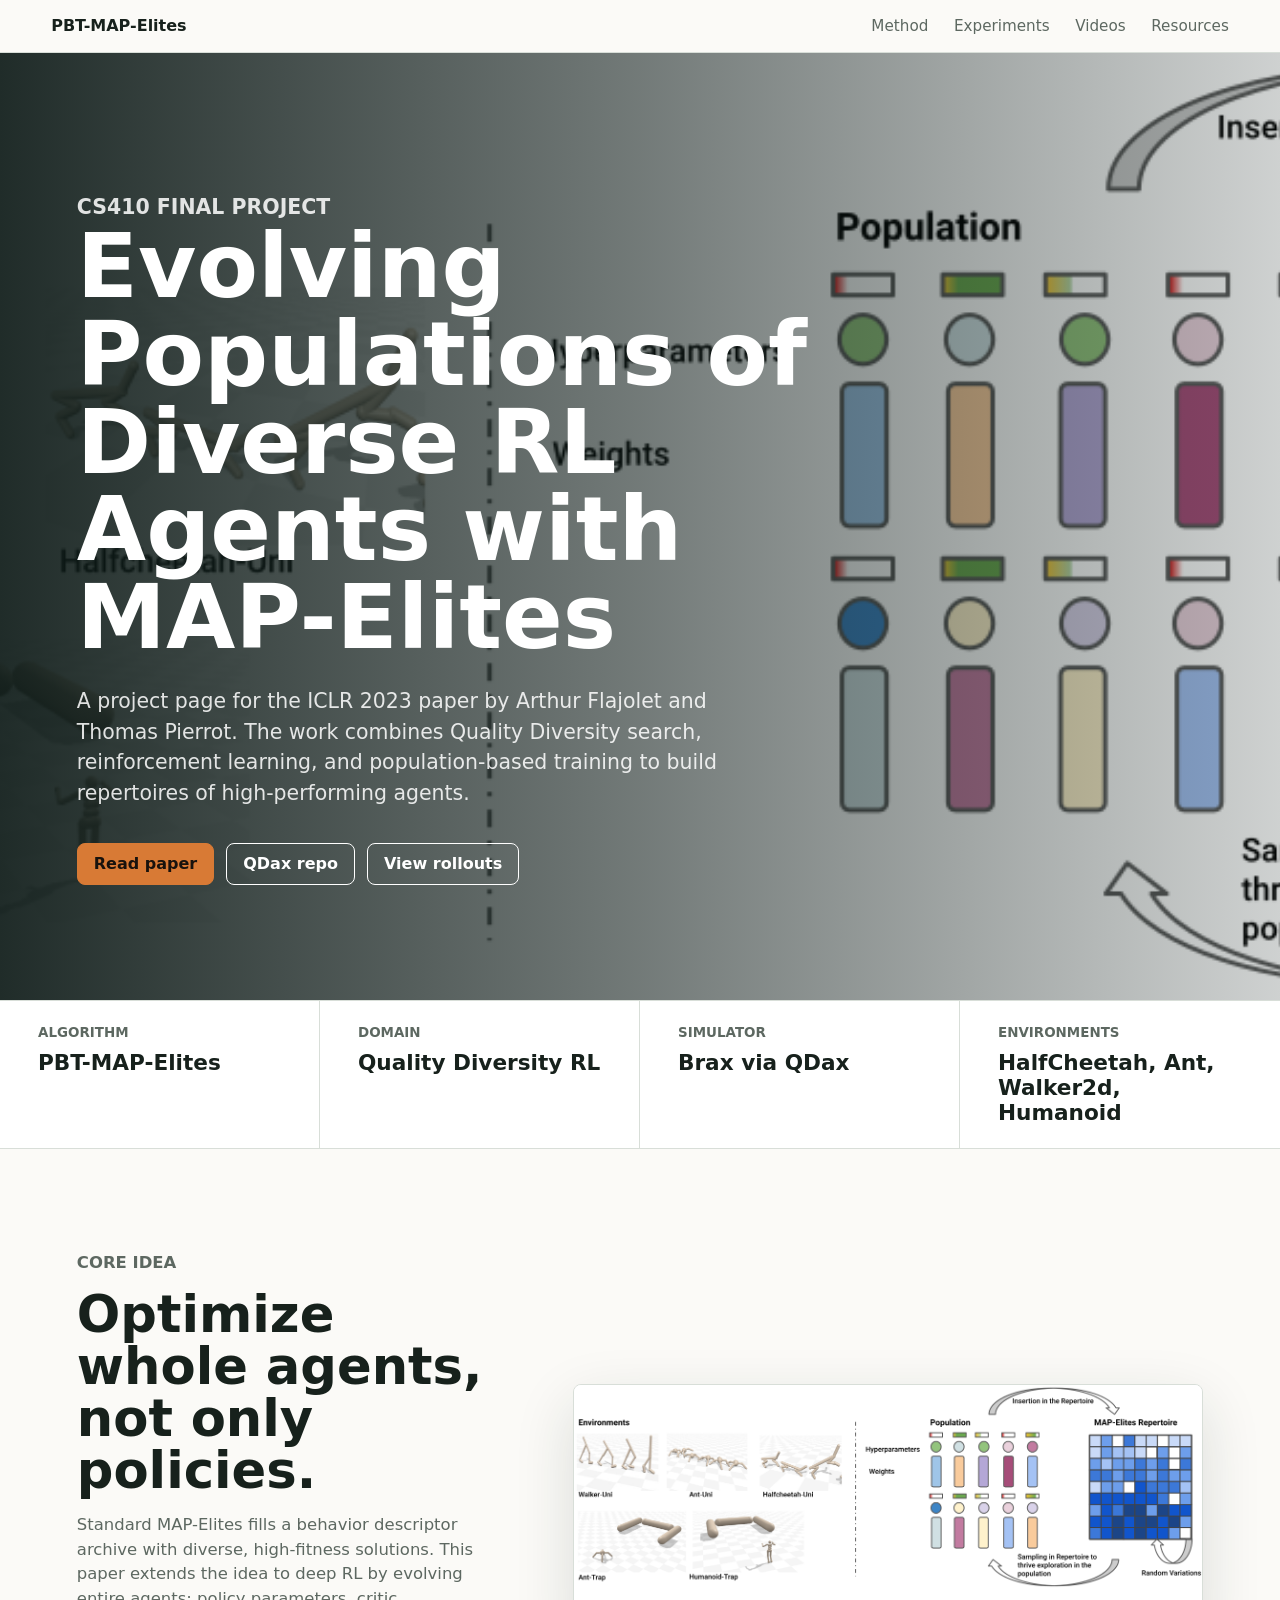
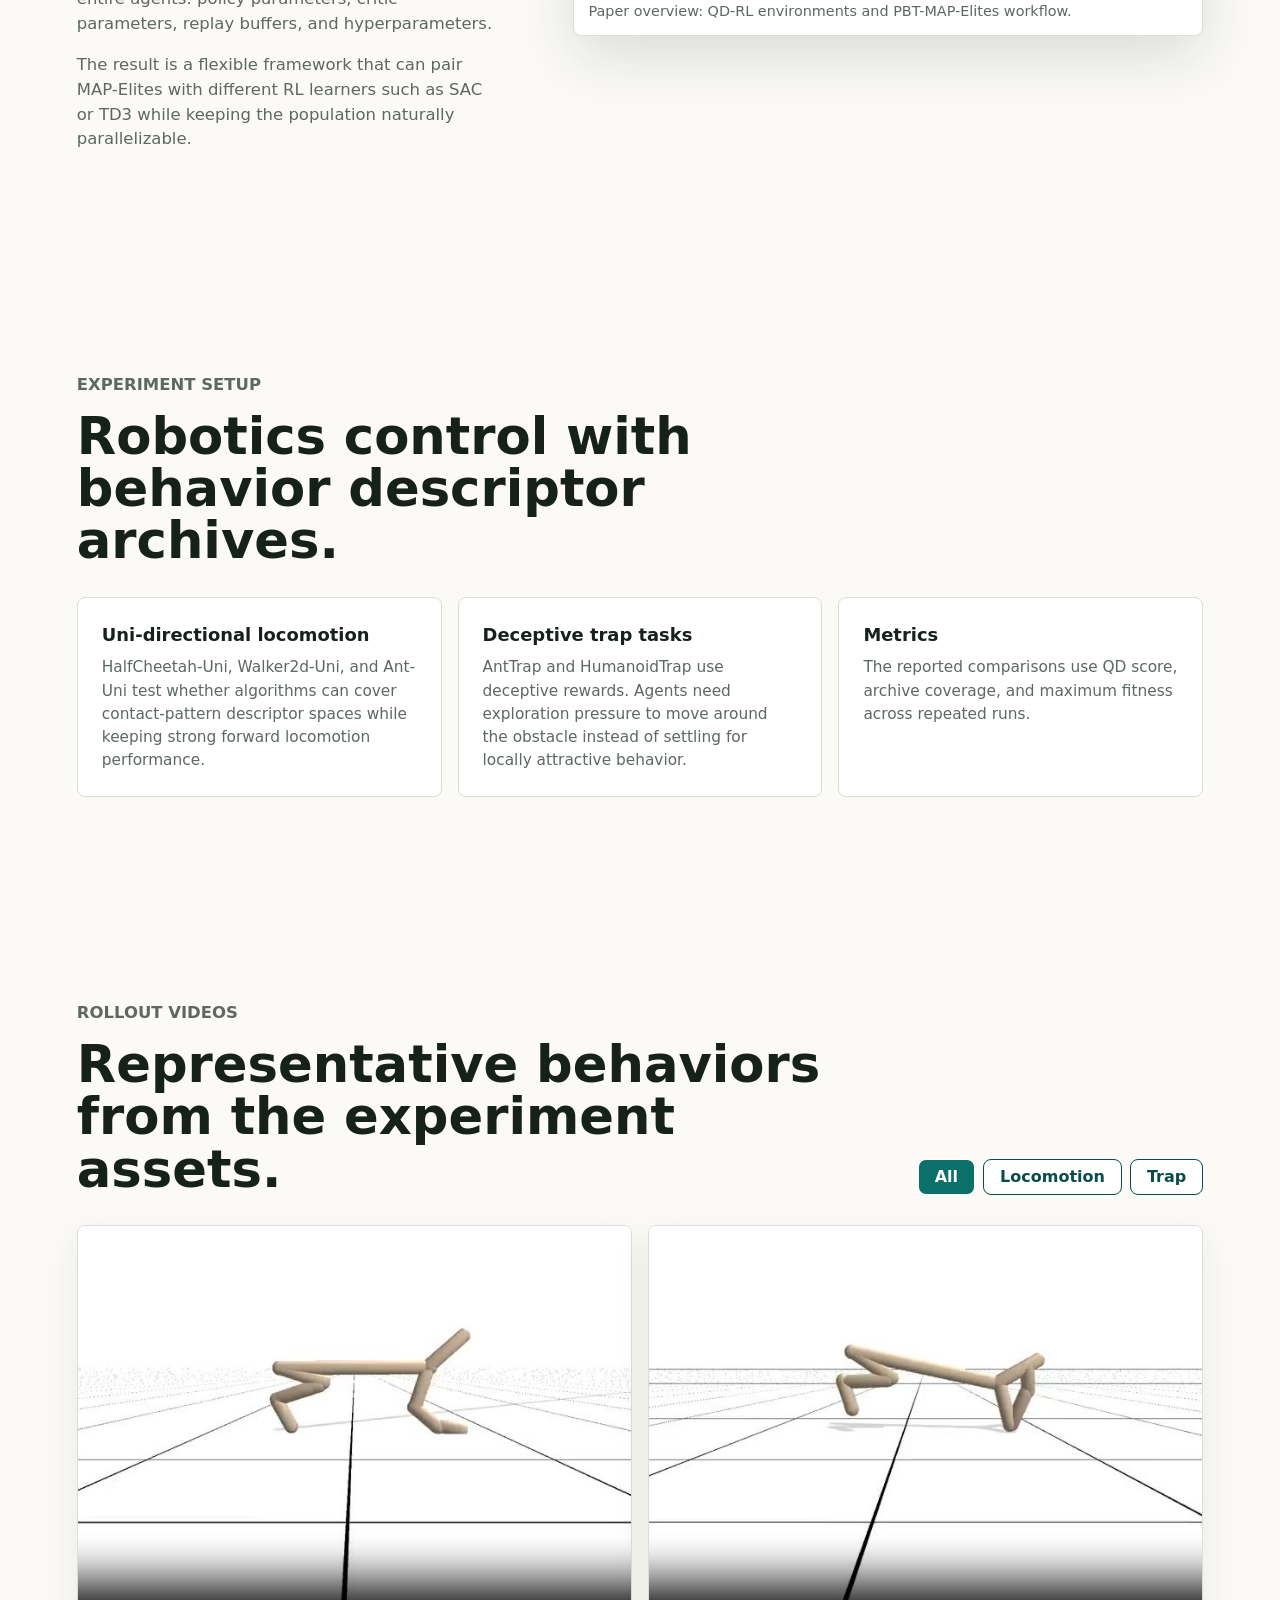
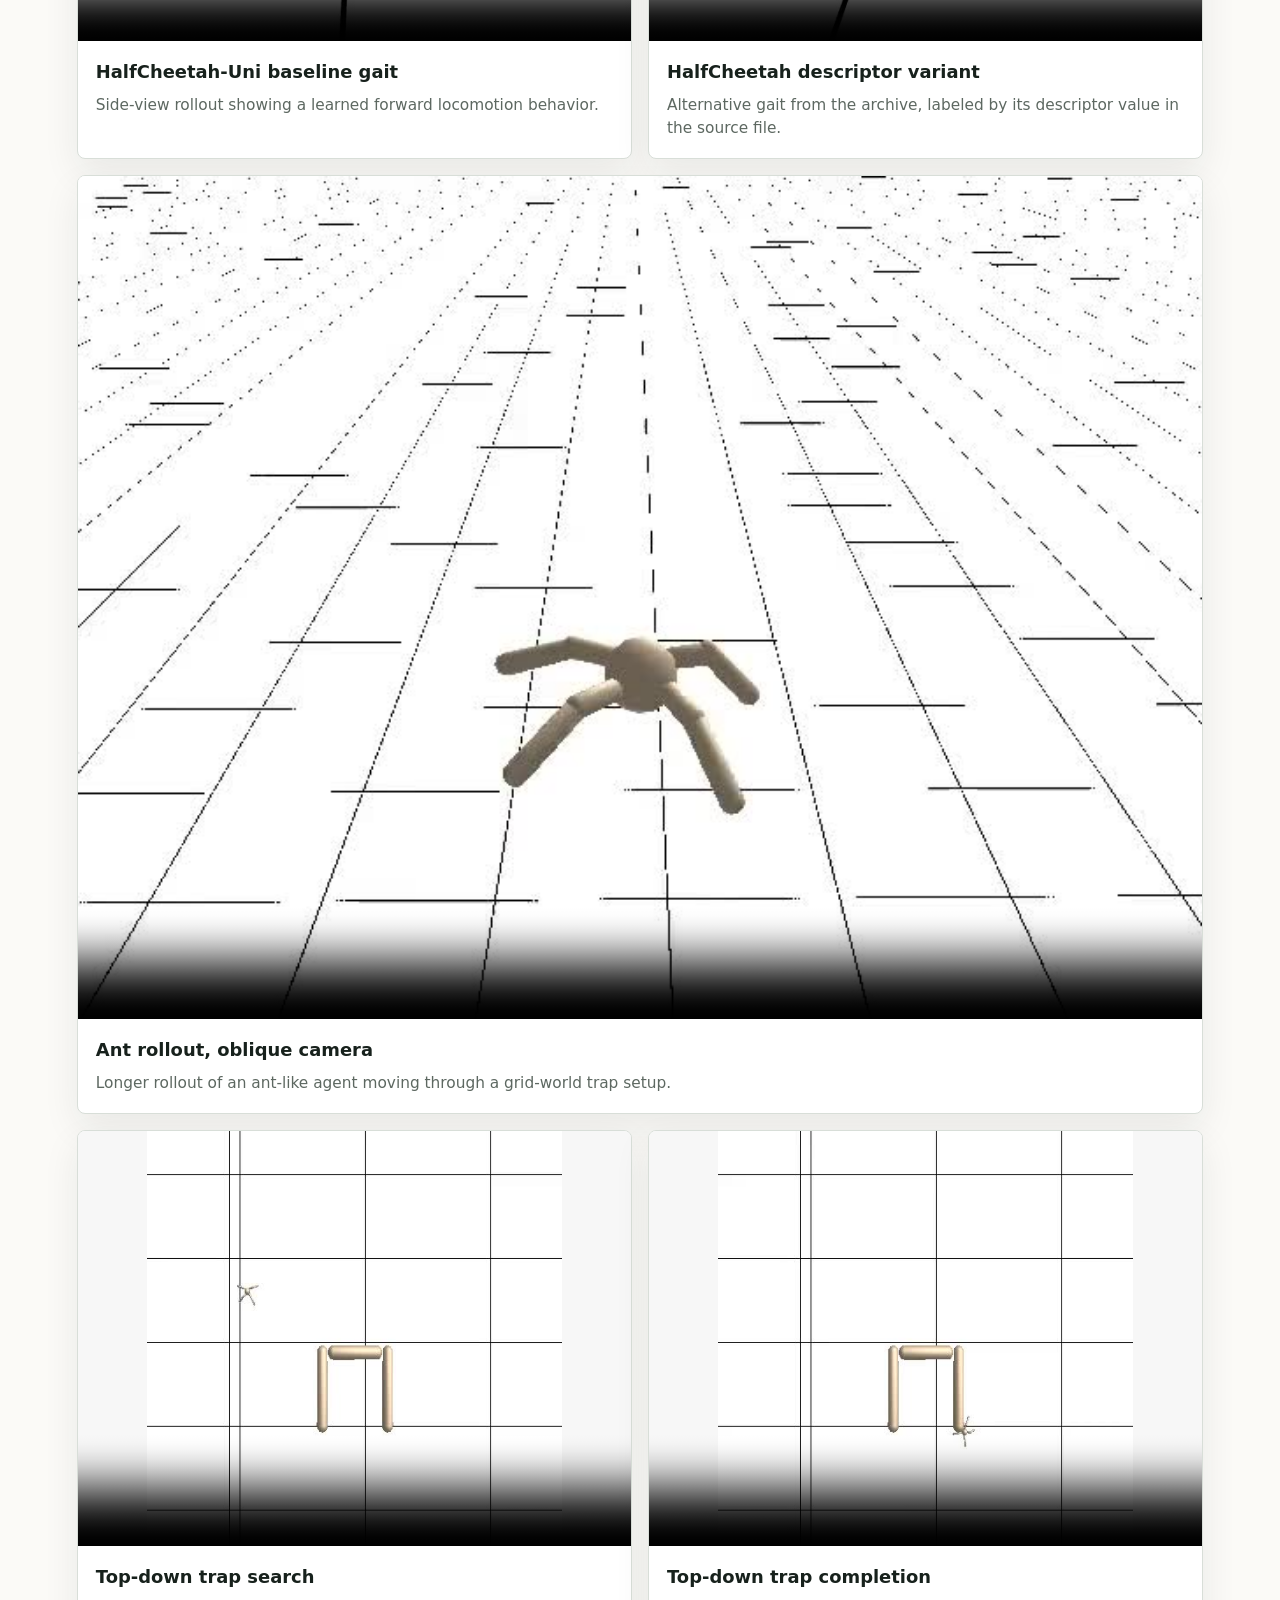
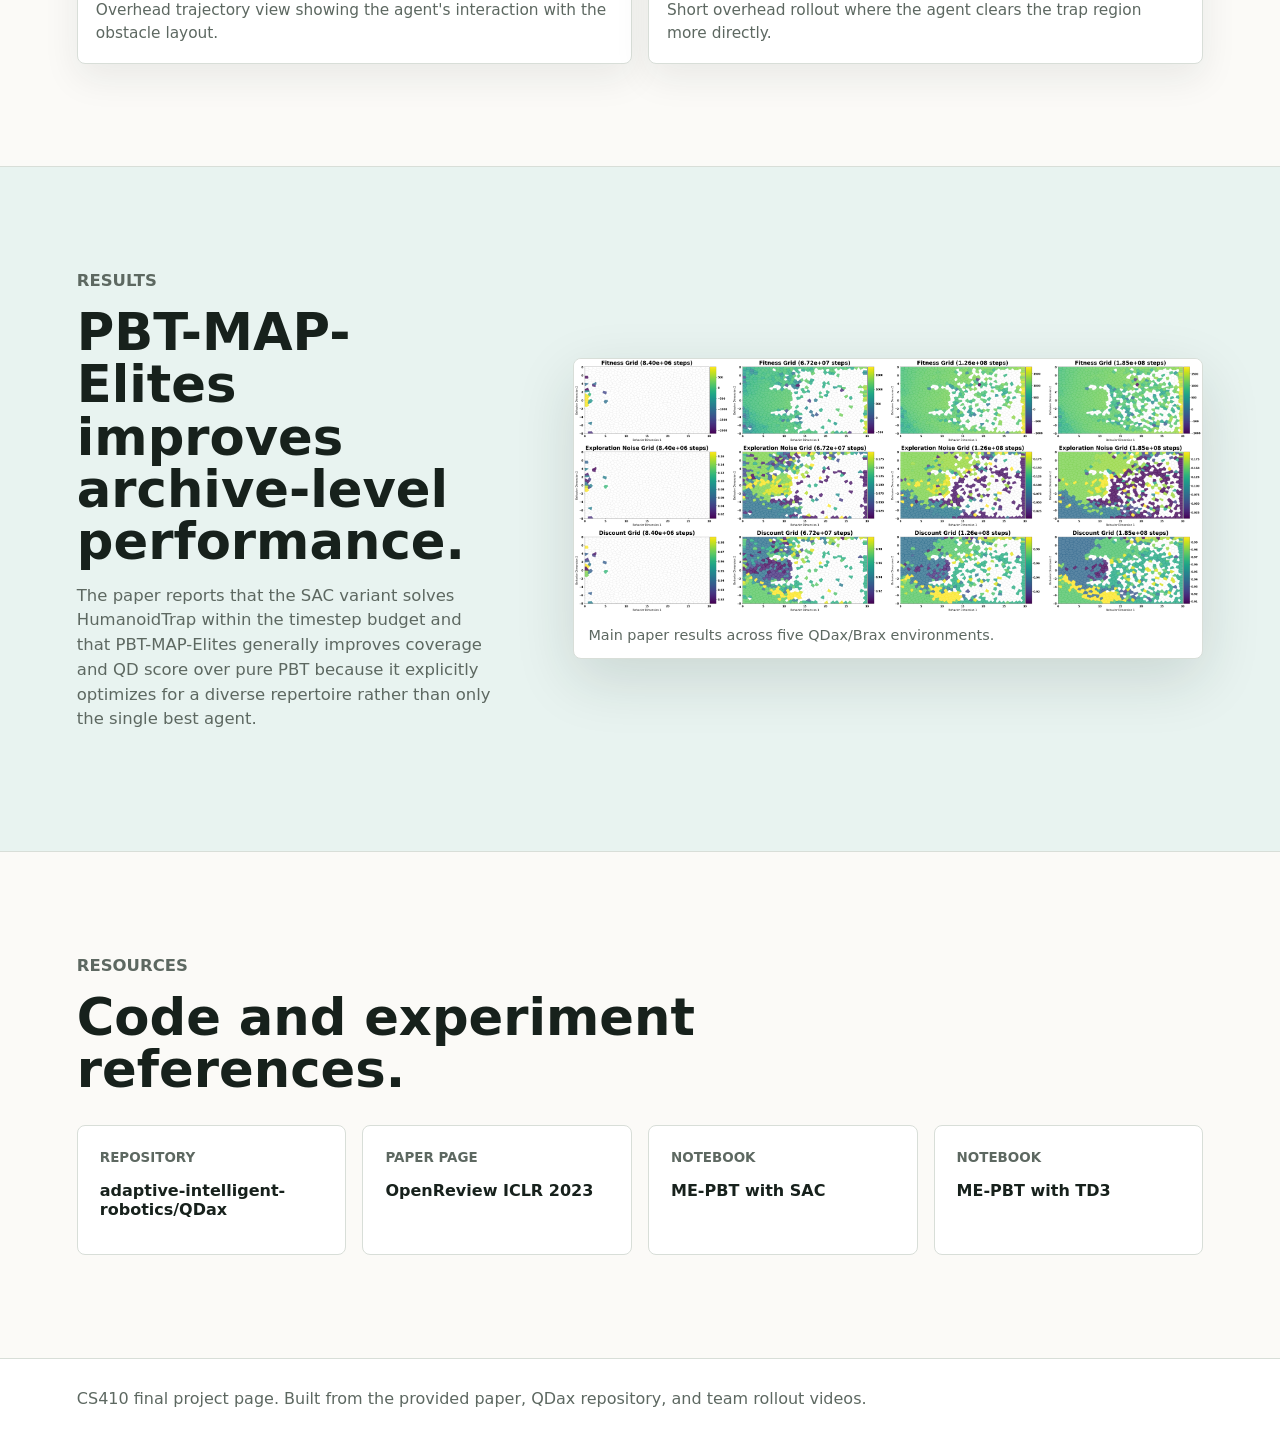
==== index.html @ 9abe1fe3 "Set up CS410 project page" ====
<!doctype html>
<html lang="en">
  <head>
    <meta charset="utf-8">
    <meta name="viewport" content="width=device-width, initial-scale=1">
    <title>Evolving Populations of Diverse RL Agents with MAP-Elites</title>
    <meta
      name="description"
      content="CS410 final project page for Evolving Populations of Diverse RL Agents with MAP-Elites."
    >
    <link rel="stylesheet" href="styles.css">
  </head>
  <body>
    <header class="site-header">
      <a class="brand" href="#top">PBT-MAP-Elites</a>
      <nav aria-label="Primary">
        <a href="#method">Method</a>
        <a href="#experiments">Experiments</a>
        <a href="#videos">Videos</a>
        <a href="#resources">Resources</a>
      </nav>
    </header>

    <main id="top">
      <section class="hero" aria-labelledby="page-title">
        <div class="hero-copy">
          <p class="eyebrow">CS410 Final Project</p>
          <h1 id="page-title">Evolving Populations of Diverse RL Agents with MAP-Elites</h1>
          <p>
            A project page for the ICLR 2023 paper by Arthur Flajolet and Thomas Pierrot.
            The work combines Quality Diversity search, reinforcement learning, and
            population-based training to build repertoires of high-performing agents.
          </p>
          <div class="hero-actions" aria-label="Project links">
            <a class="button primary" href="6235_evolving_populations_of_divers.pdf">Read paper</a>
            <a class="button" href="https://github.com/adaptive-intelligent-robotics/QDax">QDax repo</a>
            <a class="button" href="#videos">View rollouts</a>
          </div>
        </div>
      </section>

      <section class="summary-band" aria-label="Project summary">
        <div class="summary-item">
          <span>Algorithm</span>
          <strong>PBT-MAP-Elites</strong>
        </div>
        <div class="summary-item">
          <span>Domain</span>
          <strong>Quality Diversity RL</strong>
        </div>
        <div class="summary-item">
          <span>Simulator</span>
          <strong>Brax via QDax</strong>
        </div>
        <div class="summary-item">
          <span>Environments</span>
          <strong>HalfCheetah, Ant, Walker2d, Humanoid</strong>
        </div>
      </section>

      <section id="method" class="section two-column">
        <div>
          <p class="section-kicker">Core Idea</p>
          <h2>Optimize whole agents, not only policies.</h2>
          <p>
            Standard MAP-Elites fills a behavior descriptor archive with diverse,
            high-fitness solutions. This paper extends the idea to deep RL by evolving
            entire agents: policy parameters, critic parameters, replay buffers, and
            hyperparameters.
          </p>
          <p>
            The result is a flexible framework that can pair MAP-Elites with different
            RL learners such as SAC or TD3 while keeping the population naturally
            parallelizable.
          </p>
        </div>
        <figure class="media-frame">
          <img src="assets/overview.png" alt="Paper overview showing benchmark environments and PBT-MAP-Elites workflow.">
          <figcaption>Paper overview: QD-RL environments and PBT-MAP-Elites workflow.</figcaption>
        </figure>
      </section>

      <section id="experiments" class="section">
        <p class="section-kicker">Experiment Setup</p>
        <h2>Robotics control with behavior descriptor archives.</h2>
        <div class="experiment-grid">
          <article>
            <h3>Uni-directional locomotion</h3>
            <p>
              HalfCheetah-Uni, Walker2d-Uni, and Ant-Uni test whether algorithms can
              cover contact-pattern descriptor spaces while keeping strong forward
              locomotion performance.
            </p>
          </article>
          <article>
            <h3>Deceptive trap tasks</h3>
            <p>
              AntTrap and HumanoidTrap use deceptive rewards. Agents need exploration
              pressure to move around the obstacle instead of settling for locally
              attractive behavior.
            </p>
          </article>
          <article>
            <h3>Metrics</h3>
            <p>
              The reported comparisons use QD score, archive coverage, and maximum
              fitness across repeated runs.
            </p>
          </article>
        </div>
      </section>

      <section id="videos" class="section video-section">
        <div class="section-heading">
          <div>
            <p class="section-kicker">Rollout Videos</p>
            <h2>Representative behaviors from the experiment assets.</h2>
          </div>
          <div class="segmented" role="group" aria-label="Video filters">
            <button class="filter is-active" type="button" data-filter="all">All</button>
            <button class="filter" type="button" data-filter="locomotion">Locomotion</button>
            <button class="filter" type="button" data-filter="trap">Trap</button>
          </div>
        </div>

        <div class="video-grid">
          <article class="video-card" data-category="locomotion">
            <video controls preload="metadata" poster="assets/posters/halfcheetah-default.jpg">
              <source src="assets/videos/halfcheetah-default.mp4" type="video/mp4">
            </video>
            <div>
              <h3>HalfCheetah-Uni baseline gait</h3>
              <p>Side-view rollout showing a learned forward locomotion behavior.</p>
            </div>
          </article>

          <article class="video-card" data-category="locomotion">
            <video controls preload="metadata" poster="assets/posters/halfcheetah-descriptor.jpg">
              <source src="assets/videos/halfcheetah-descriptor-0587.mp4" type="video/mp4">
            </video>
            <div>
              <h3>HalfCheetah descriptor variant</h3>
              <p>Alternative gait from the archive, labeled by its descriptor value in the source file.</p>
            </div>
          </article>

          <article class="video-card wide" data-category="trap">
            <video controls preload="metadata" poster="assets/posters/rollout.jpg">
              <source src="assets/videos/ant-rollout-oblique.mp4" type="video/mp4">
            </video>
            <div>
              <h3>Ant rollout, oblique camera</h3>
              <p>Longer rollout of an ant-like agent moving through a grid-world trap setup.</p>
            </div>
          </article>

          <article class="video-card" data-category="trap">
            <video controls preload="metadata" poster="assets/posters/topdown.jpg">
              <source src="assets/videos/trap-topdown-search.mp4" type="video/mp4">
            </video>
            <div>
              <h3>Top-down trap search</h3>
              <p>Overhead trajectory view showing the agent's interaction with the obstacle layout.</p>
            </div>
          </article>

          <article class="video-card" data-category="trap">
            <video controls preload="metadata" poster="assets/posters/topdown2.jpg">
              <source src="assets/videos/trap-topdown-solved.mp4" type="video/mp4">
            </video>
            <div>
              <h3>Top-down trap completion</h3>
              <p>Short overhead rollout where the agent clears the trap region more directly.</p>
            </div>
          </article>
        </div>
      </section>

      <section class="section two-column results-section">
        <div>
          <p class="section-kicker">Results</p>
          <h2>PBT-MAP-Elites improves archive-level performance.</h2>
          <p>
            The paper reports that the SAC variant solves HumanoidTrap within the
            timestep budget and that PBT-MAP-Elites generally improves coverage and
            QD score over pure PBT because it explicitly optimizes for a diverse
            repertoire rather than only the single best agent.
          </p>
        </div>
        <figure class="media-frame">
          <img src="assets/results.png" alt="Performance comparison figure from the paper.">
          <figcaption>Main paper results across five QDax/Brax environments.</figcaption>
        </figure>
      </section>

      <section id="resources" class="section resources">
        <p class="section-kicker">Resources</p>
        <h2>Code and experiment references.</h2>
        <div class="resource-grid">
          <a href="https://github.com/adaptive-intelligent-robotics/QDax">
            <span>Repository</span>
            <strong>adaptive-intelligent-robotics/QDax</strong>
          </a>
          <a href="https://openreview.net/forum?id=CBfYffLqWqb">
            <span>Paper page</span>
            <strong>OpenReview ICLR 2023</strong>
          </a>
          <a href="https://github.com/adaptive-intelligent-robotics/QDax/blob/main/examples/me_sac_pbt.ipynb">
            <span>Notebook</span>
            <strong>ME-PBT with SAC</strong>
          </a>
          <a href="https://github.com/adaptive-intelligent-robotics/QDax/blob/main/examples/me_td3_pbt.ipynb">
            <span>Notebook</span>
            <strong>ME-PBT with TD3</strong>
          </a>
        </div>
      </section>
    </main>

    <footer>
      <p>CS410 final project page. Built from the provided paper, QDax repository, and team rollout videos.</p>
    </footer>

    <script src="script.js"></script>
  </body>
</html>
---- styles.css ----
:root {
  color-scheme: light;
  --ink: #17211c;
  --muted: #5d6861;
  --paper: #fbfaf7;
  --panel: #ffffff;
  --line: #d8ded8;
  --accent: #0b6f6a;
  --accent-strong: #094c49;
  --warm: #d87a35;
  --soft: #e8f3f0;
  --shadow: 0 20px 60px rgba(24, 39, 34, 0.14);
}

* {
  box-sizing: border-box;
}

html {
  scroll-behavior: smooth;
}

body {
  margin: 0;
  color: var(--ink);
  background: var(--paper);
  font-family: Inter, ui-sans-serif, system-ui, -apple-system, BlinkMacSystemFont, "Segoe UI", sans-serif;
  line-height: 1.5;
}

img,
video {
  display: block;
  width: 100%;
}

a {
  color: inherit;
}

.site-header {
  position: sticky;
  top: 0;
  z-index: 10;
  display: flex;
  align-items: center;
  justify-content: space-between;
  gap: 24px;
  padding: 14px clamp(20px, 4vw, 56px);
  background: rgba(251, 250, 247, 0.92);
  border-bottom: 1px solid var(--line);
  backdrop-filter: blur(14px);
}

.brand {
  font-weight: 800;
  text-decoration: none;
}

nav {
  display: flex;
  align-items: center;
  gap: clamp(12px, 2vw, 28px);
  color: var(--muted);
  font-size: 0.95rem;
}

nav a {
  text-decoration: none;
}

nav a:hover {
  color: var(--accent-strong);
}

.hero {
  min-height: min(760px, calc(100vh - 64px));
  display: grid;
  align-items: center;
  padding: clamp(56px, 9vw, 120px) clamp(20px, 6vw, 80px);
  color: #ffffff;
  background:
    linear-gradient(90deg, rgba(13, 26, 23, 0.92), rgba(13, 26, 23, 0.58), rgba(13, 26, 23, 0.2)),
    url("assets/overview.png") center / cover no-repeat;
}

.hero-copy {
  max-width: 820px;
}

.eyebrow,
.section-kicker {
  margin: 0 0 12px;
  color: var(--warm);
  font-size: 0.78rem;
  font-weight: 800;
  letter-spacing: 0;
  text-transform: uppercase;
}

.hero h1 {
  max-width: 760px;
  margin: 0;
  font-size: clamp(2.6rem, 7vw, 5.8rem);
  line-height: 0.98;
  letter-spacing: 0;
}

.hero p {
  max-width: 710px;
  margin: 24px 0 0;
  font-size: clamp(1.05rem, 2vw, 1.28rem);
  color: rgba(255, 255, 255, 0.86);
}

.hero-actions {
  display: flex;
  flex-wrap: wrap;
  gap: 12px;
  margin-top: 34px;
}

.button,
.segmented button {
  min-height: 42px;
  display: inline-flex;
  align-items: center;
  justify-content: center;
  padding: 0 16px;
  border: 1px solid currentColor;
  border-radius: 8px;
  background: transparent;
  color: inherit;
  font: inherit;
  font-weight: 750;
  text-decoration: none;
  cursor: pointer;
}

.button.primary {
  border-color: var(--warm);
  background: var(--warm);
  color: #18120d;
}

.button:hover,
.segmented button:hover {
  transform: translateY(-1px);
}

.summary-band {
  display: grid;
  grid-template-columns: repeat(4, minmax(0, 1fr));
  border-block: 1px solid var(--line);
  background: var(--panel);
}

.summary-item {
  min-height: 116px;
  padding: 22px clamp(18px, 3vw, 38px);
  border-right: 1px solid var(--line);
}

.summary-item:last-child {
  border-right: 0;
}

.summary-item span,
.resource-grid span {
  display: block;
  color: var(--muted);
  font-size: 0.84rem;
  font-weight: 700;
  text-transform: uppercase;
}

.summary-item strong {
  display: block;
  margin-top: 8px;
  font-size: clamp(1rem, 1.8vw, 1.35rem);
  line-height: 1.15;
}

.section {
  padding: clamp(58px, 8vw, 108px) clamp(20px, 6vw, 80px);
}

.two-column {
  display: grid;
  grid-template-columns: minmax(0, 0.9fr) minmax(360px, 1.35fr);
  gap: clamp(30px, 6vw, 78px);
  align-items: center;
}

.section h2 {
  max-width: 780px;
  margin: 0;
  font-size: clamp(2rem, 4vw, 3.8rem);
  line-height: 1.02;
  letter-spacing: 0;
}

.section p {
  max-width: 720px;
  color: var(--muted);
  font-size: 1.03rem;
}

.media-frame {
  margin: 0;
  overflow: hidden;
  border: 1px solid var(--line);
  border-radius: 8px;
  background: var(--panel);
  box-shadow: var(--shadow);
}

.media-frame img {
  background: #fff;
}

figcaption {
  padding: 12px 14px;
  color: var(--muted);
  font-size: 0.9rem;
}

.experiment-grid,
.video-grid,
.resource-grid {
  display: grid;
  gap: 16px;
  margin-top: 30px;
}

.experiment-grid {
  grid-template-columns: repeat(3, minmax(0, 1fr));
}

.experiment-grid article,
.video-card,
.resource-grid a {
  border: 1px solid var(--line);
  border-radius: 8px;
  background: var(--panel);
}

.experiment-grid article {
  padding: 24px;
}

.experiment-grid h3,
.video-card h3 {
  margin: 0 0 8px;
  font-size: 1.12rem;
}

.experiment-grid p,
.video-card p {
  margin: 0;
  font-size: 0.96rem;
}

.section-heading {
  display: flex;
  align-items: end;
  justify-content: space-between;
  gap: 24px;
}

.segmented {
  display: inline-flex;
  flex-wrap: wrap;
  gap: 8px;
}

.segmented button {
  min-height: 36px;
  color: var(--accent-strong);
  background: var(--panel);
}

.segmented button.is-active {
  background: var(--accent);
  color: #ffffff;
}

.video-grid {
  grid-template-columns: repeat(2, minmax(0, 1fr));
}

.video-card {
  overflow: hidden;
  box-shadow: 0 14px 36px rgba(24, 39, 34, 0.08);
}

.video-card video {
  aspect-ratio: 4 / 3;
  height: auto;
  background: #f7f7f7;
  object-fit: contain;
}

.video-card > div {
  padding: 18px;
}

.video-card.wide {
  grid-column: span 2;
}

.video-card.is-hidden {
  display: none;
}

.results-section {
  background: var(--soft);
  border-block: 1px solid var(--line);
}

.resource-grid {
  grid-template-columns: repeat(4, minmax(0, 1fr));
}

.resource-grid a {
  min-height: 130px;
  padding: 22px;
  text-decoration: none;
}

.resource-grid a:hover {
  border-color: var(--accent);
  box-shadow: 0 12px 28px rgba(11, 111, 106, 0.12);
}

.resource-grid strong {
  display: block;
  margin-top: 12px;
  line-height: 1.2;
}

footer {
  padding: 28px clamp(20px, 6vw, 80px);
  color: var(--muted);
  border-top: 1px solid var(--line);
  background: var(--panel);
}

footer p {
  margin: 0;
}

@media (max-width: 900px) {
  .site-header {
    position: static;
    align-items: flex-start;
    flex-direction: column;
  }

  nav {
    width: 100%;
    overflow-x: auto;
    padding-bottom: 4px;
  }

  .summary-band,
  .experiment-grid,
  .resource-grid,
  .two-column {
    grid-template-columns: 1fr;
  }

  .summary-item {
    border-right: 0;
    border-bottom: 1px solid var(--line);
  }

  .summary-item:last-child {
    border-bottom: 0;
  }

  .section-heading {
    align-items: flex-start;
    flex-direction: column;
  }

  .video-grid {
    grid-template-columns: 1fr;
  }

  .video-card.wide {
    grid-column: auto;
  }
}

@media (max-width: 560px) {
  .hero {
    min-height: 680px;
    background-position: 58% center;
  }

  .hero-actions,
  .segmented {
    align-items: stretch;
    flex-direction: column;
  }

  .button,
  .segmented button {
    width: 100%;
  }
}
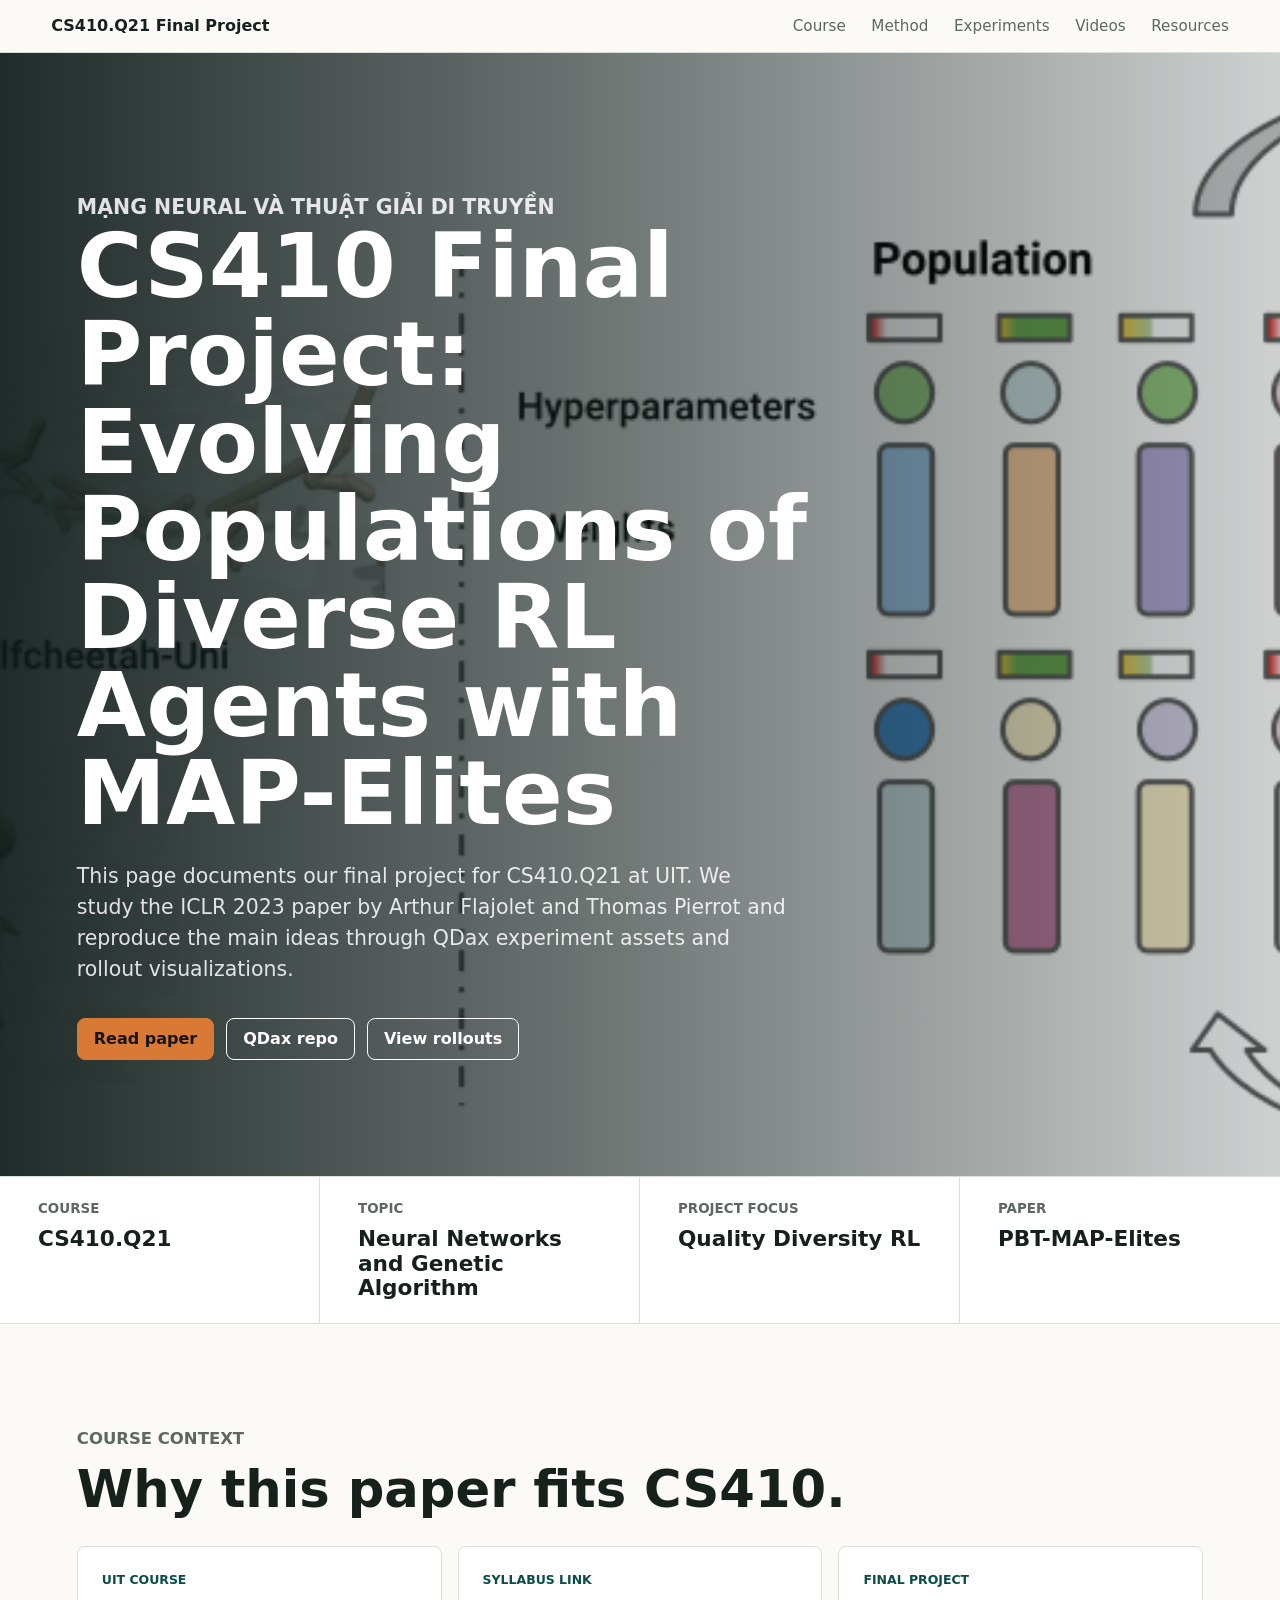
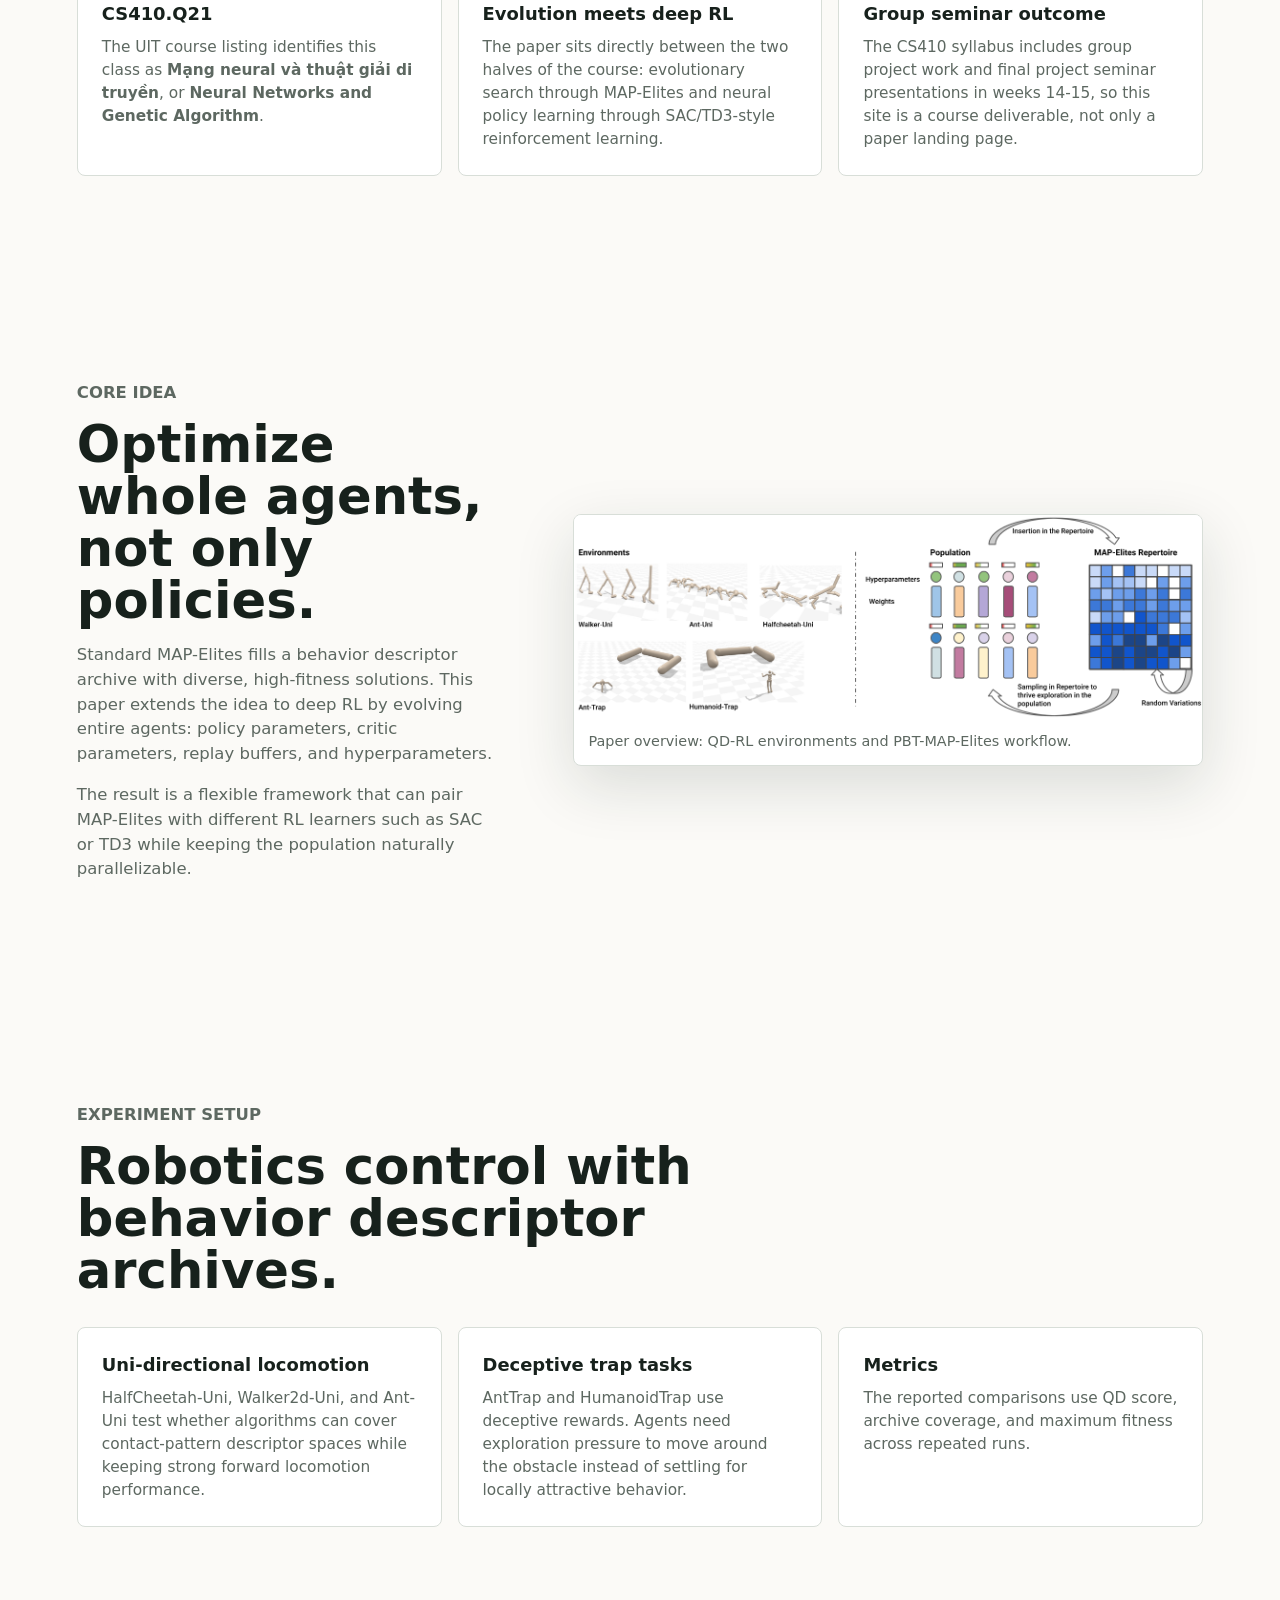
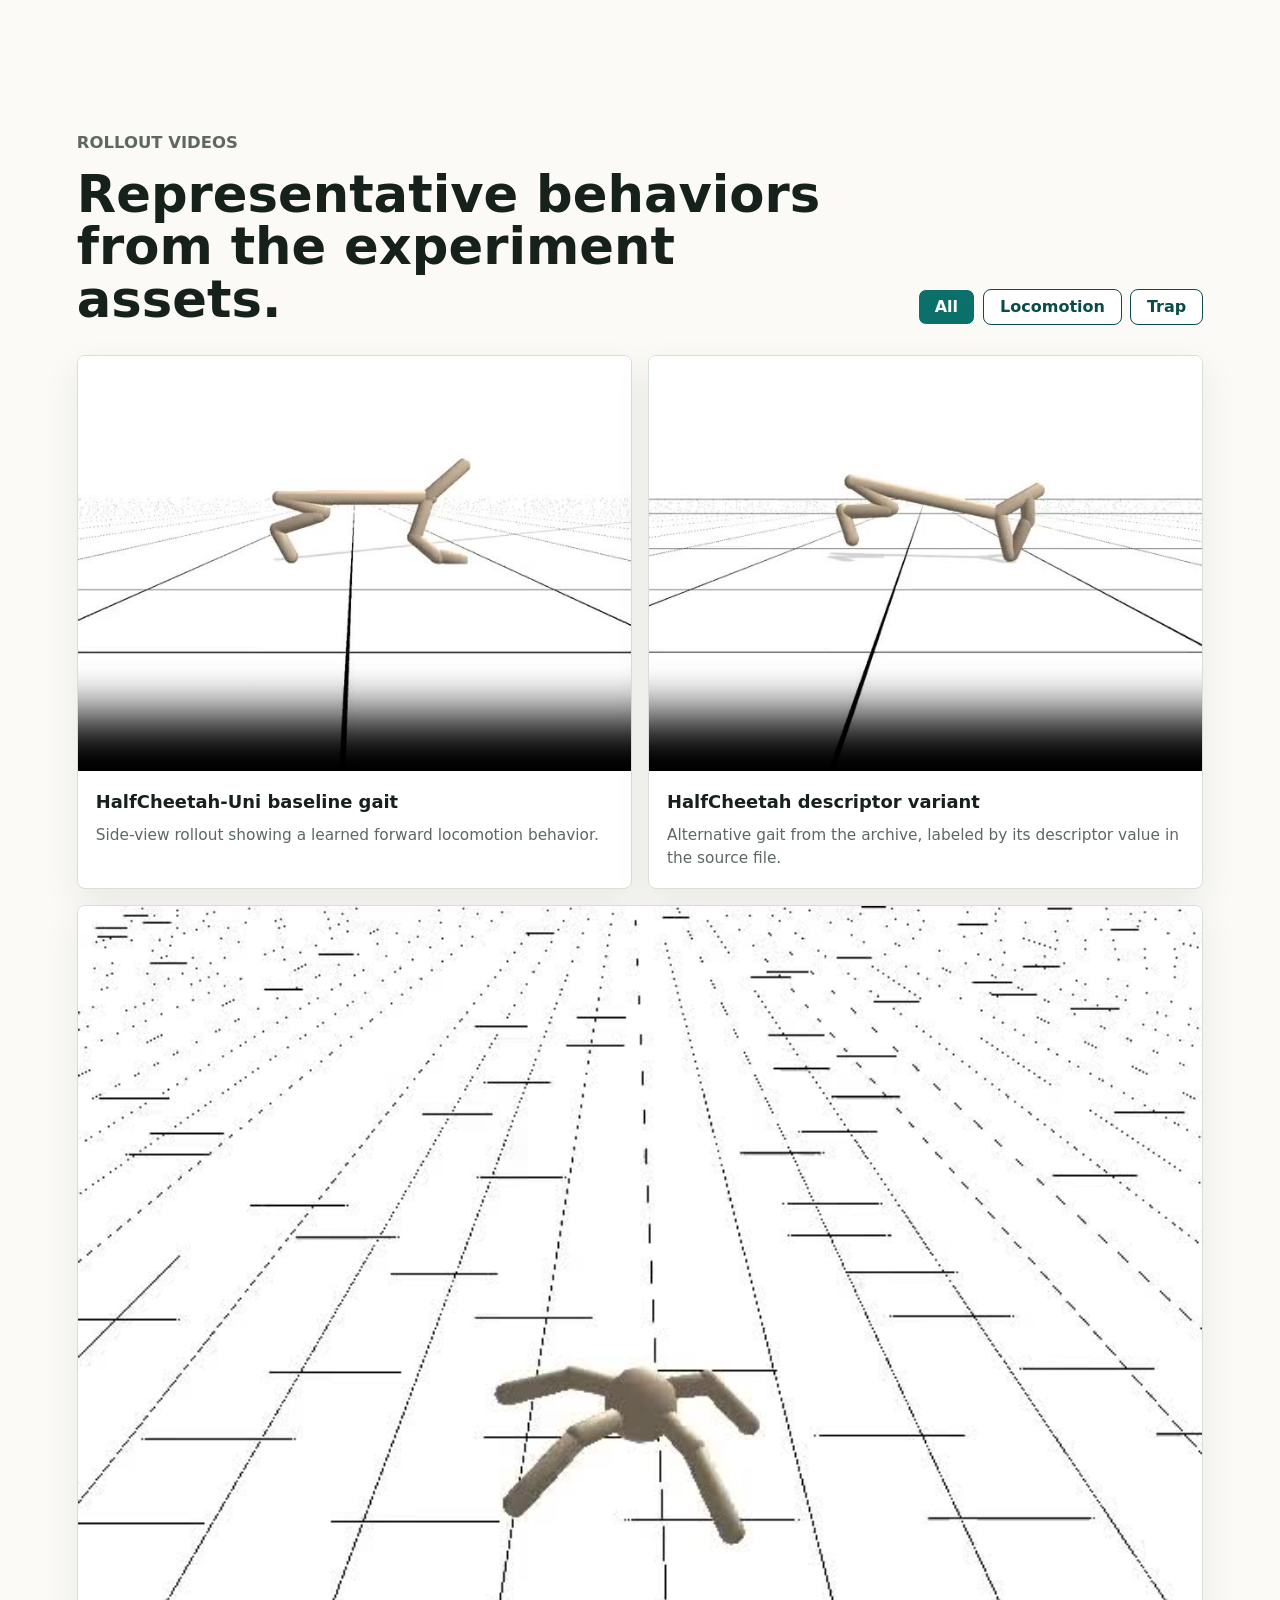
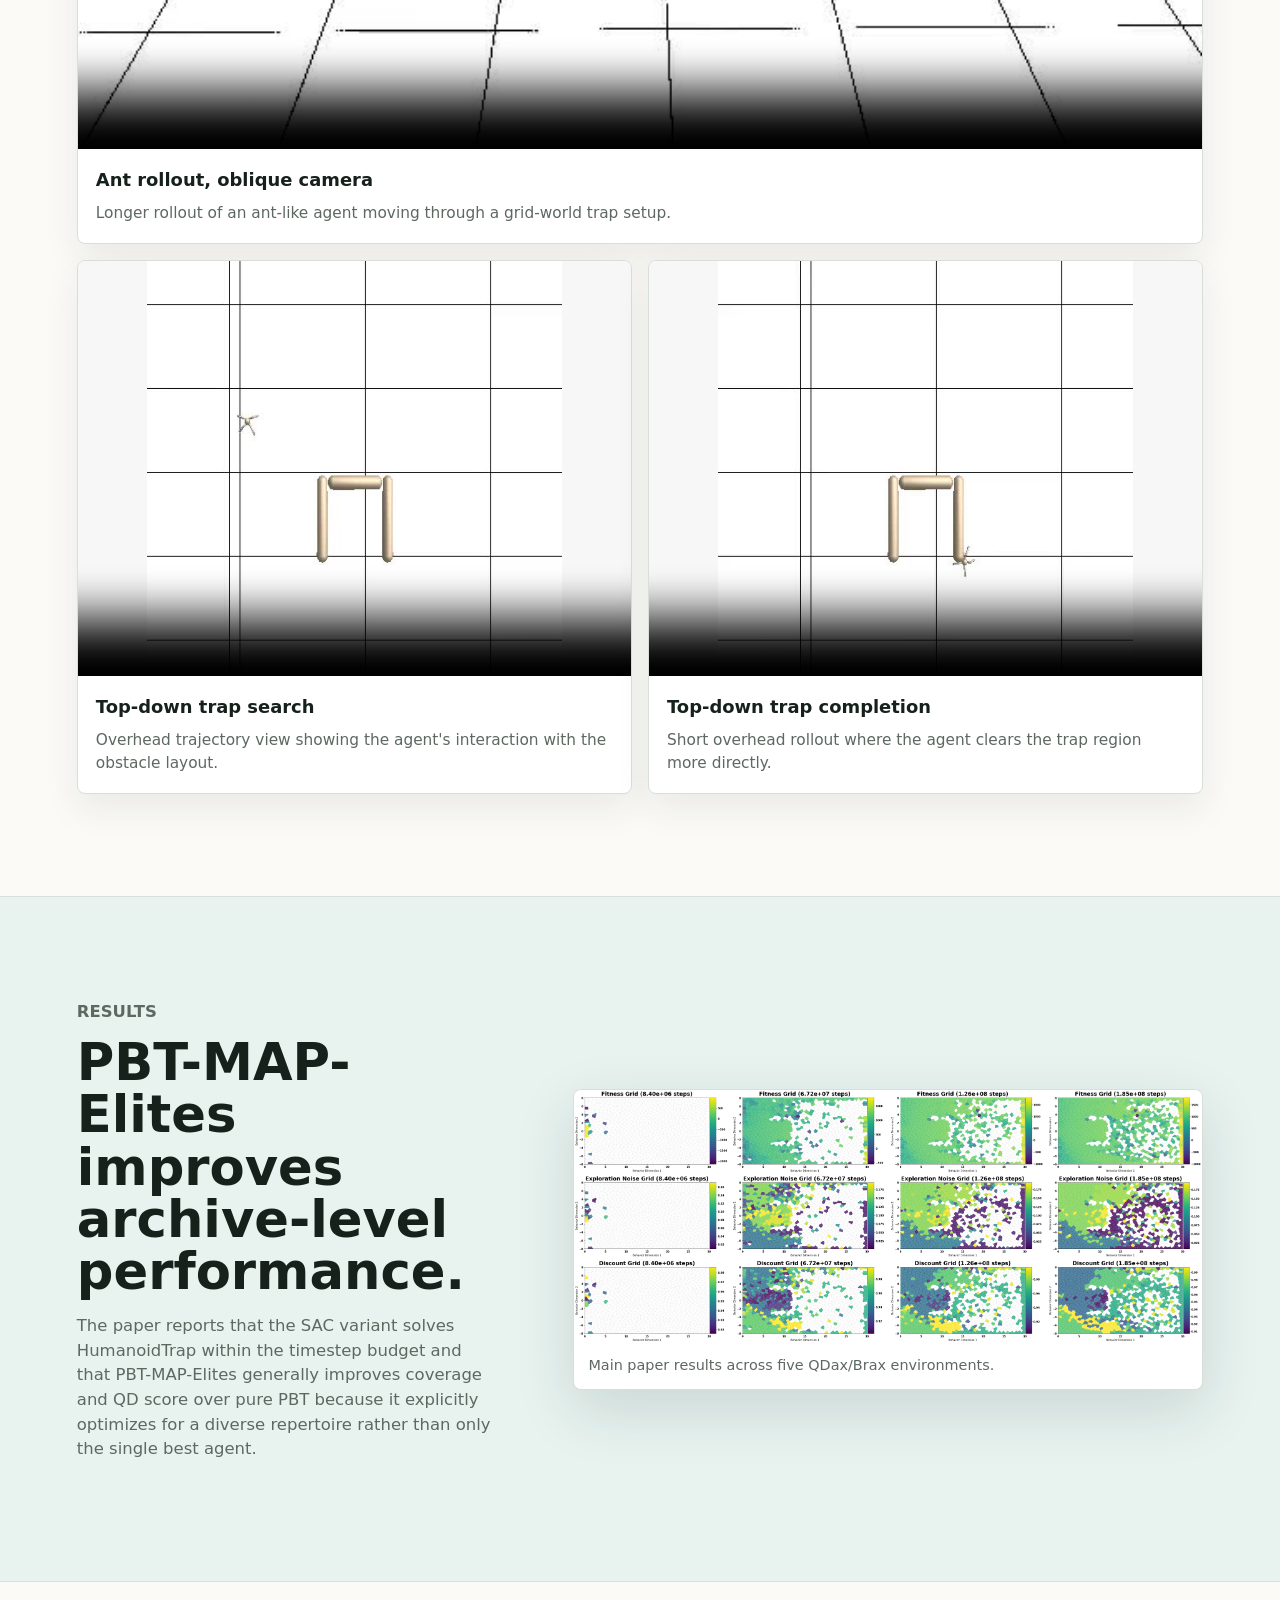
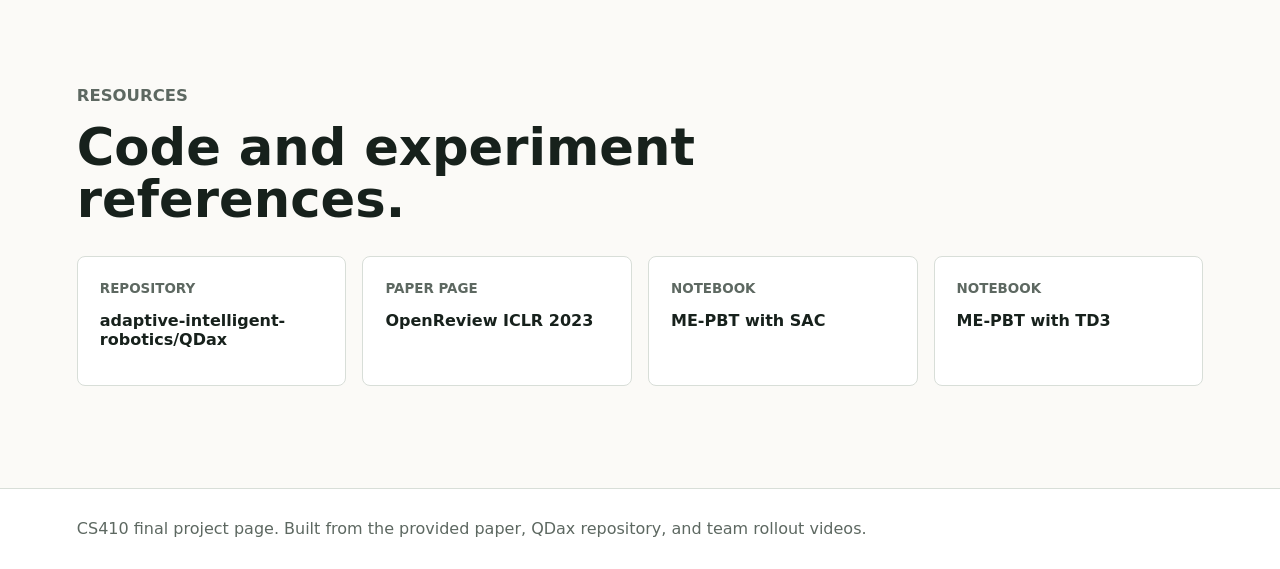
==== commit fb1d0eeb: "Emphasize CS410 course context" ====
--- a/index.html
+++ b/index.html
@@ -3,17 +3,18 @@
   <head>
     <meta charset="utf-8">
     <meta name="viewport" content="width=device-width, initial-scale=1">
-    <title>Evolving Populations of Diverse RL Agents with MAP-Elites</title>
+    <title>CS410 Final Project | PBT-MAP-Elites</title>
     <meta
       name="description"
-      content="CS410 final project page for Evolving Populations of Diverse RL Agents with MAP-Elites."
+      content="CS410.Q21 final project page for Evolving Populations of Diverse RL Agents with MAP-Elites."
     >
     <link rel="stylesheet" href="styles.css">
   </head>
   <body>
     <header class="site-header">
-      <a class="brand" href="#top">PBT-MAP-Elites</a>
+      <a class="brand" href="#top">CS410.Q21 Final Project</a>
       <nav aria-label="Primary">
+        <a href="#course">Course</a>
         <a href="#method">Method</a>
         <a href="#experiments">Experiments</a>
         <a href="#videos">Videos</a>
@@ -24,12 +25,12 @@
     <main id="top">
       <section class="hero" aria-labelledby="page-title">
         <div class="hero-copy">
-          <p class="eyebrow">CS410 Final Project</p>
-          <h1 id="page-title">Evolving Populations of Diverse RL Agents with MAP-Elites</h1>
-          <p>
-            A project page for the ICLR 2023 paper by Arthur Flajolet and Thomas Pierrot.
-            The work combines Quality Diversity search, reinforcement learning, and
-            population-based training to build repertoires of high-performing agents.
+          <p class="eyebrow">Mạng neural và thuật giải di truyền</p>
+          <h1 id="page-title">CS410 Final Project: Evolving Populations of Diverse RL Agents with MAP-Elites</h1>
+          <p>
+            This page documents our final project for CS410.Q21 at UIT. We study the
+            ICLR 2023 paper by Arthur Flajolet and Thomas Pierrot and reproduce the
+            main ideas through QDax experiment assets and rollout visualizations.
           </p>
           <div class="hero-actions" aria-label="Project links">
             <a class="button primary" href="6235_evolving_populations_of_divers.pdf">Read paper</a>
@@ -41,20 +42,54 @@
 
       <section class="summary-band" aria-label="Project summary">
         <div class="summary-item">
-          <span>Algorithm</span>
+          <span>Course</span>
+          <strong>CS410.Q21</strong>
+        </div>
+        <div class="summary-item">
+          <span>Topic</span>
+          <strong>Neural Networks and Genetic Algorithm</strong>
+        </div>
+        <div class="summary-item">
+          <span>Project Focus</span>
+          <strong>Quality Diversity RL</strong>
+        </div>
+        <div class="summary-item">
+          <span>Paper</span>
           <strong>PBT-MAP-Elites</strong>
         </div>
-        <div class="summary-item">
-          <span>Domain</span>
-          <strong>Quality Diversity RL</strong>
-        </div>
-        <div class="summary-item">
-          <span>Simulator</span>
-          <strong>Brax via QDax</strong>
-        </div>
-        <div class="summary-item">
-          <span>Environments</span>
-          <strong>HalfCheetah, Ant, Walker2d, Humanoid</strong>
+      </section>
+
+      <section id="course" class="section course-section">
+        <p class="section-kicker">Course Context</p>
+        <h2>Why this paper fits CS410.</h2>
+        <div class="course-grid">
+          <article>
+            <span>UIT Course</span>
+            <h3>CS410.Q21</h3>
+            <p>
+              The UIT course listing identifies this class as
+              <strong>Mạng neural và thuật giải di truyền</strong>, or
+              <strong>Neural Networks and Genetic Algorithm</strong>.
+            </p>
+          </article>
+          <article>
+            <span>Syllabus Link</span>
+            <h3>Evolution meets deep RL</h3>
+            <p>
+              The paper sits directly between the two halves of the course:
+              evolutionary search through MAP-Elites and neural policy learning
+              through SAC/TD3-style reinforcement learning.
+            </p>
+          </article>
+          <article>
+            <span>Final Project</span>
+            <h3>Group seminar outcome</h3>
+            <p>
+              The CS410 syllabus includes group project work and final project
+              seminar presentations in weeks 14-15, so this site is a course
+              deliverable, not only a paper landing page.
+            </p>
+          </article>
         </div>
       </section>
 
--- a/styles.css
+++ b/styles.css
@@ -226,6 +226,7 @@
 }
 
 .experiment-grid,
+.course-grid,
 .video-grid,
 .resource-grid {
   display: grid;
@@ -233,10 +234,12 @@
   margin-top: 30px;
 }
 
-.experiment-grid {
+.experiment-grid,
+.course-grid {
   grid-template-columns: repeat(3, minmax(0, 1fr));
 }
 
+.course-grid article,
 .experiment-grid article,
 .video-card,
 .resource-grid a {
@@ -245,16 +248,28 @@
   background: var(--panel);
 }
 
+.course-grid article,
 .experiment-grid article {
   padding: 24px;
 }
 
+.course-grid span {
+  display: block;
+  margin-bottom: 12px;
+  color: var(--accent-strong);
+  font-size: 0.78rem;
+  font-weight: 800;
+  text-transform: uppercase;
+}
+
+.course-grid h3,
 .experiment-grid h3,
 .video-card h3 {
   margin: 0 0 8px;
   font-size: 1.12rem;
 }
 
+.course-grid p,
 .experiment-grid p,
 .video-card p {
   margin: 0;
@@ -364,6 +379,7 @@
   }
 
   .summary-band,
+  .course-grid,
   .experiment-grid,
   .resource-grid,
   .two-column {
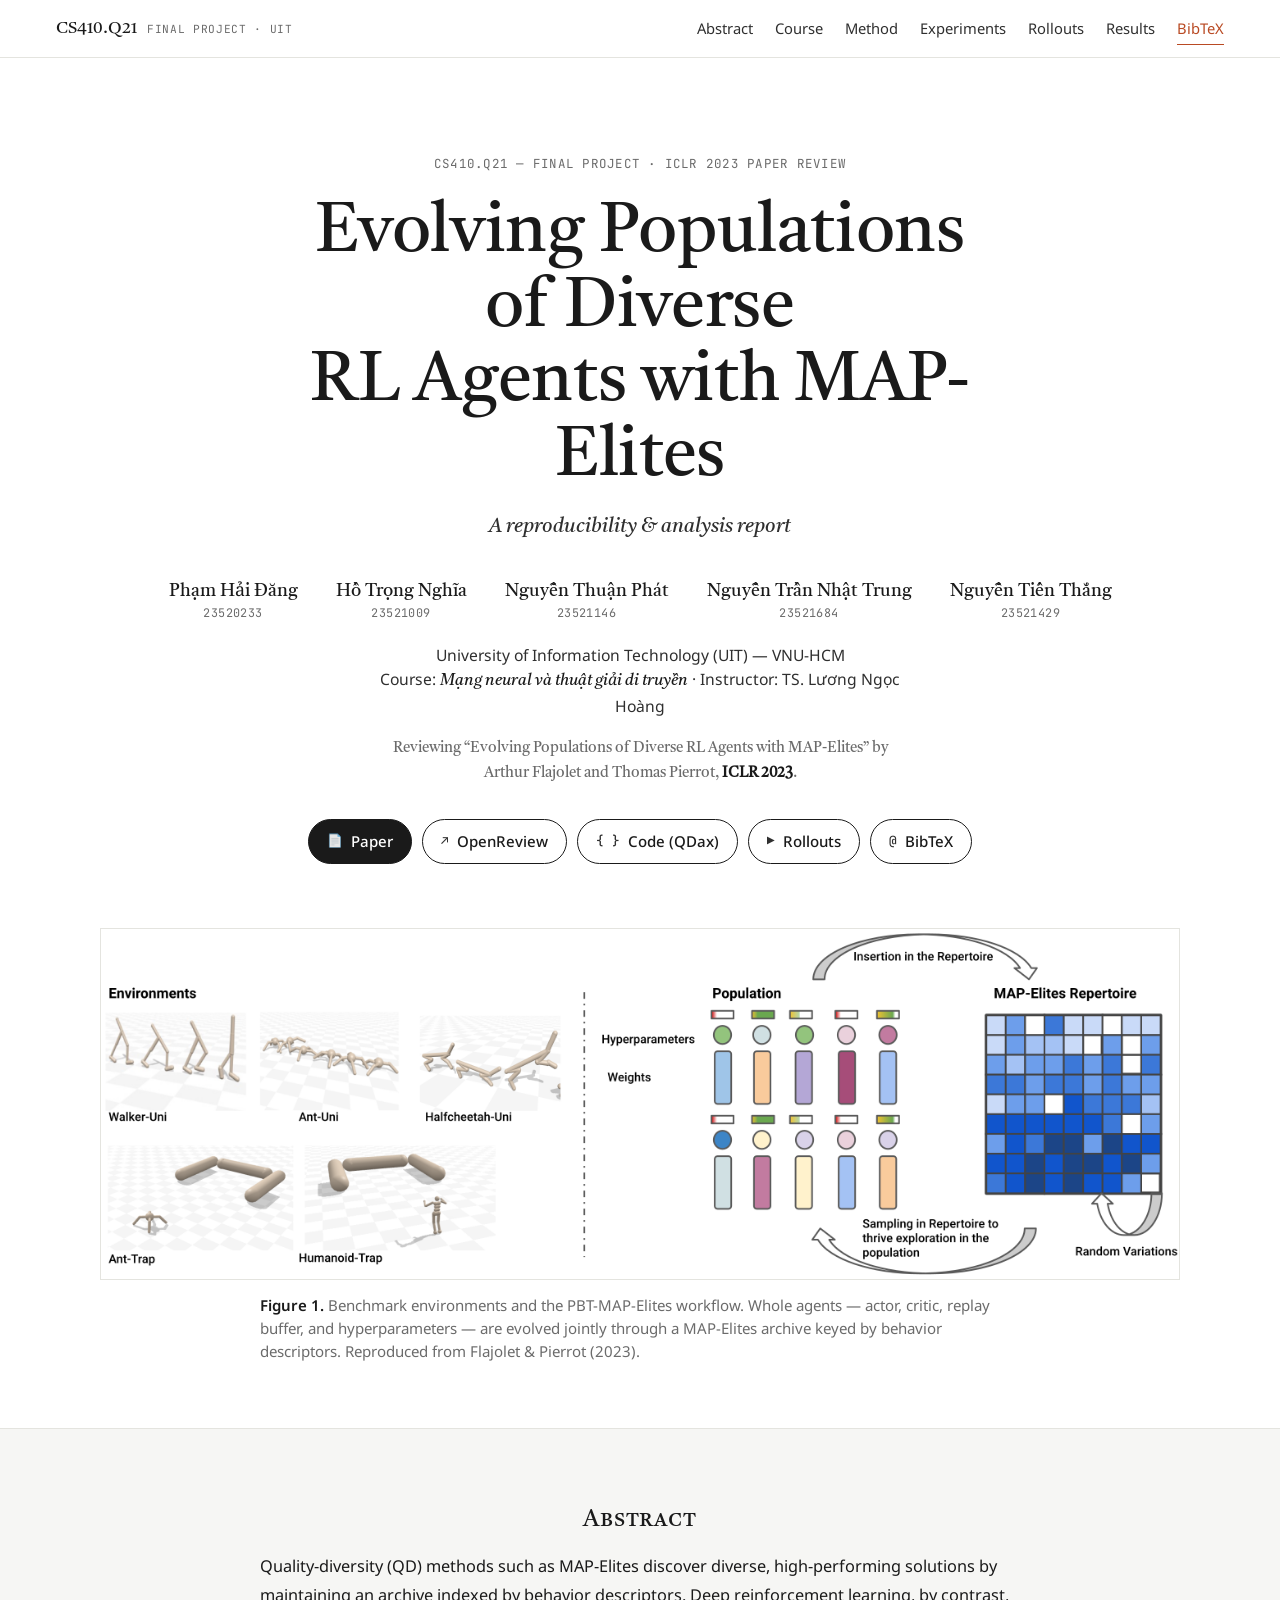
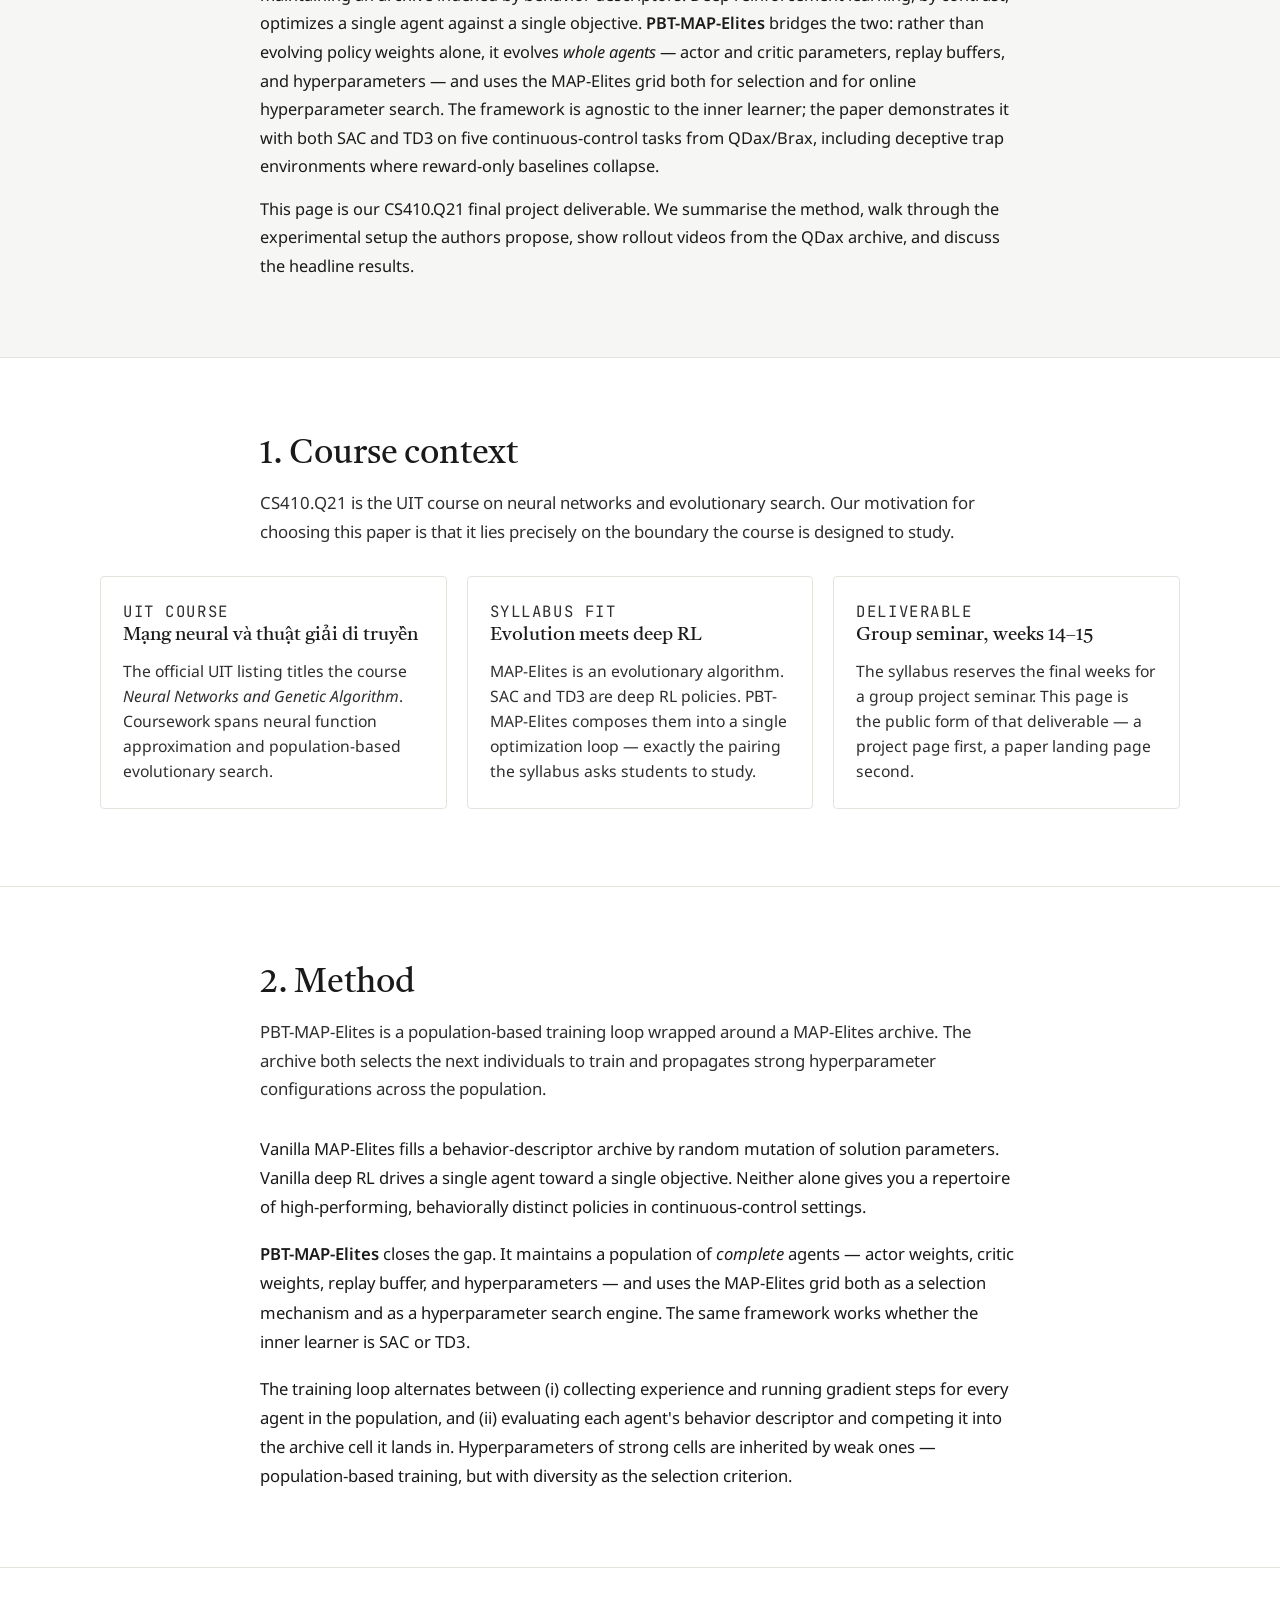
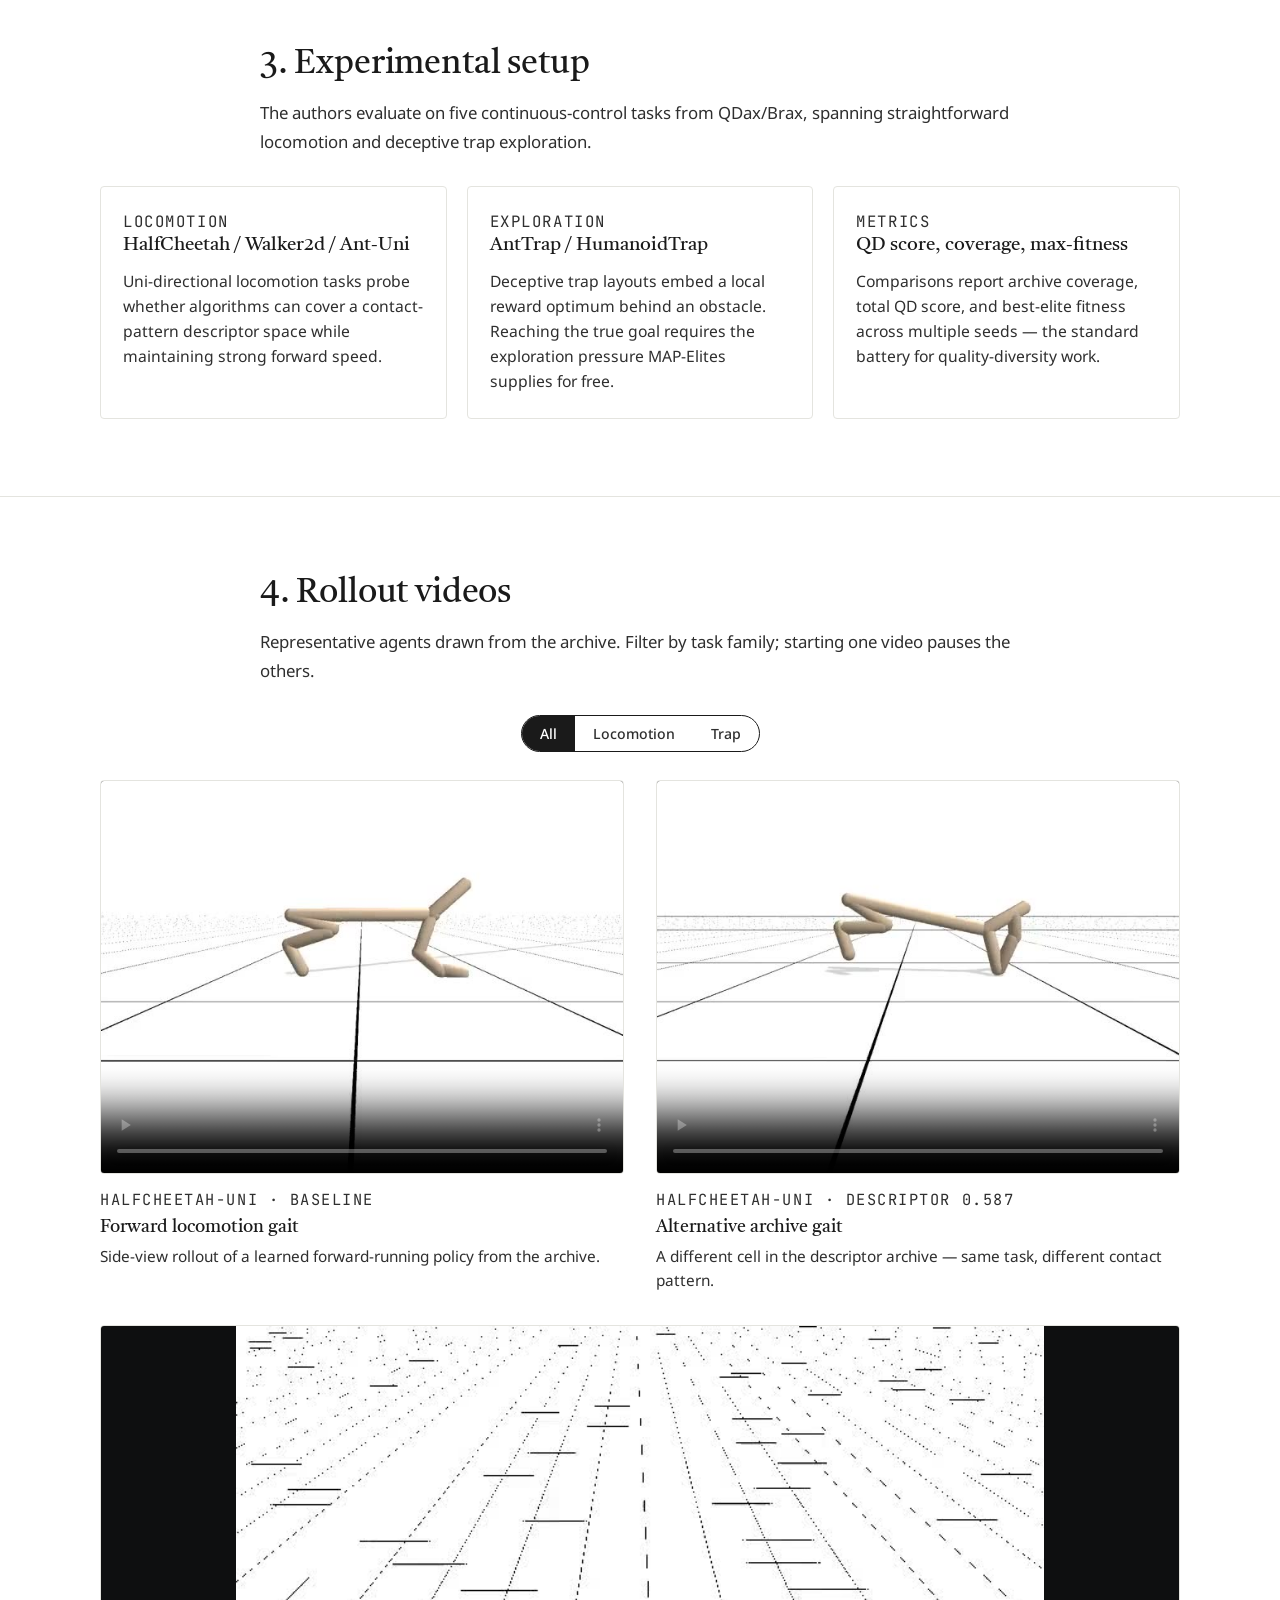
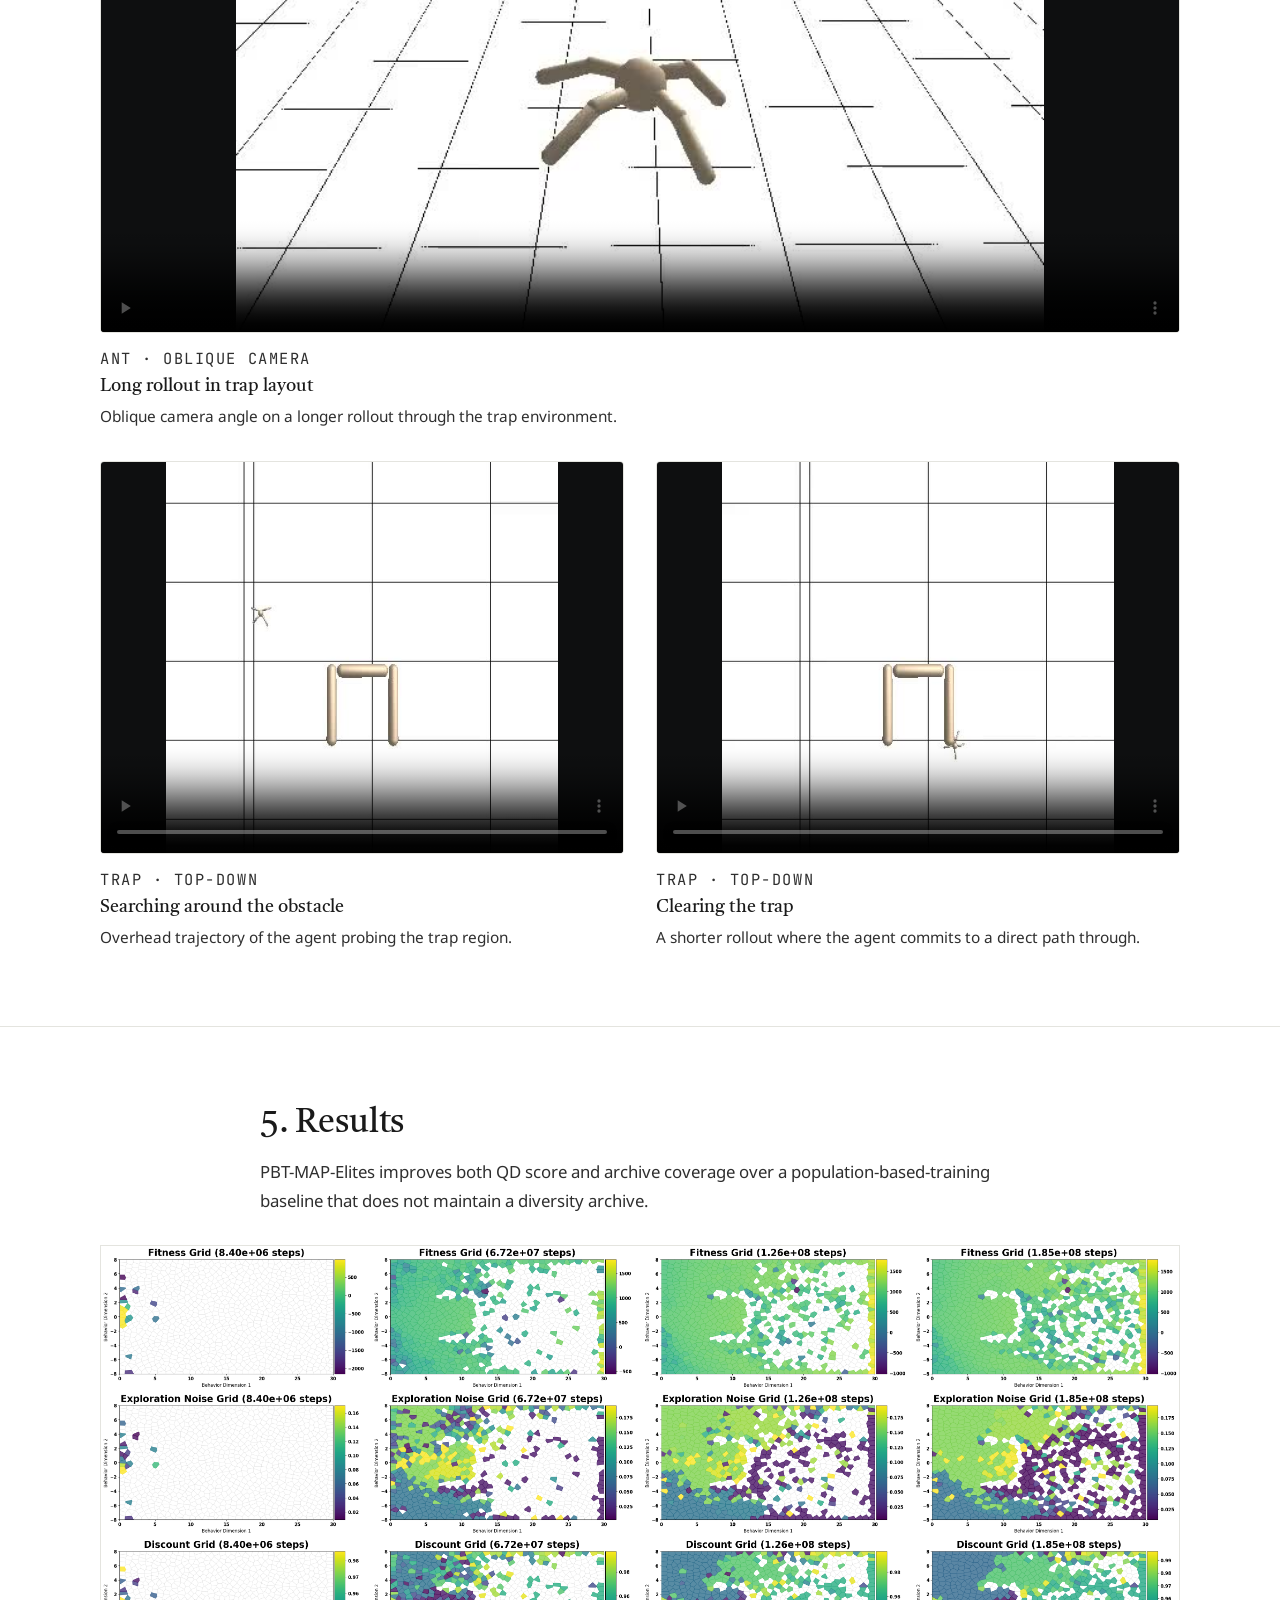
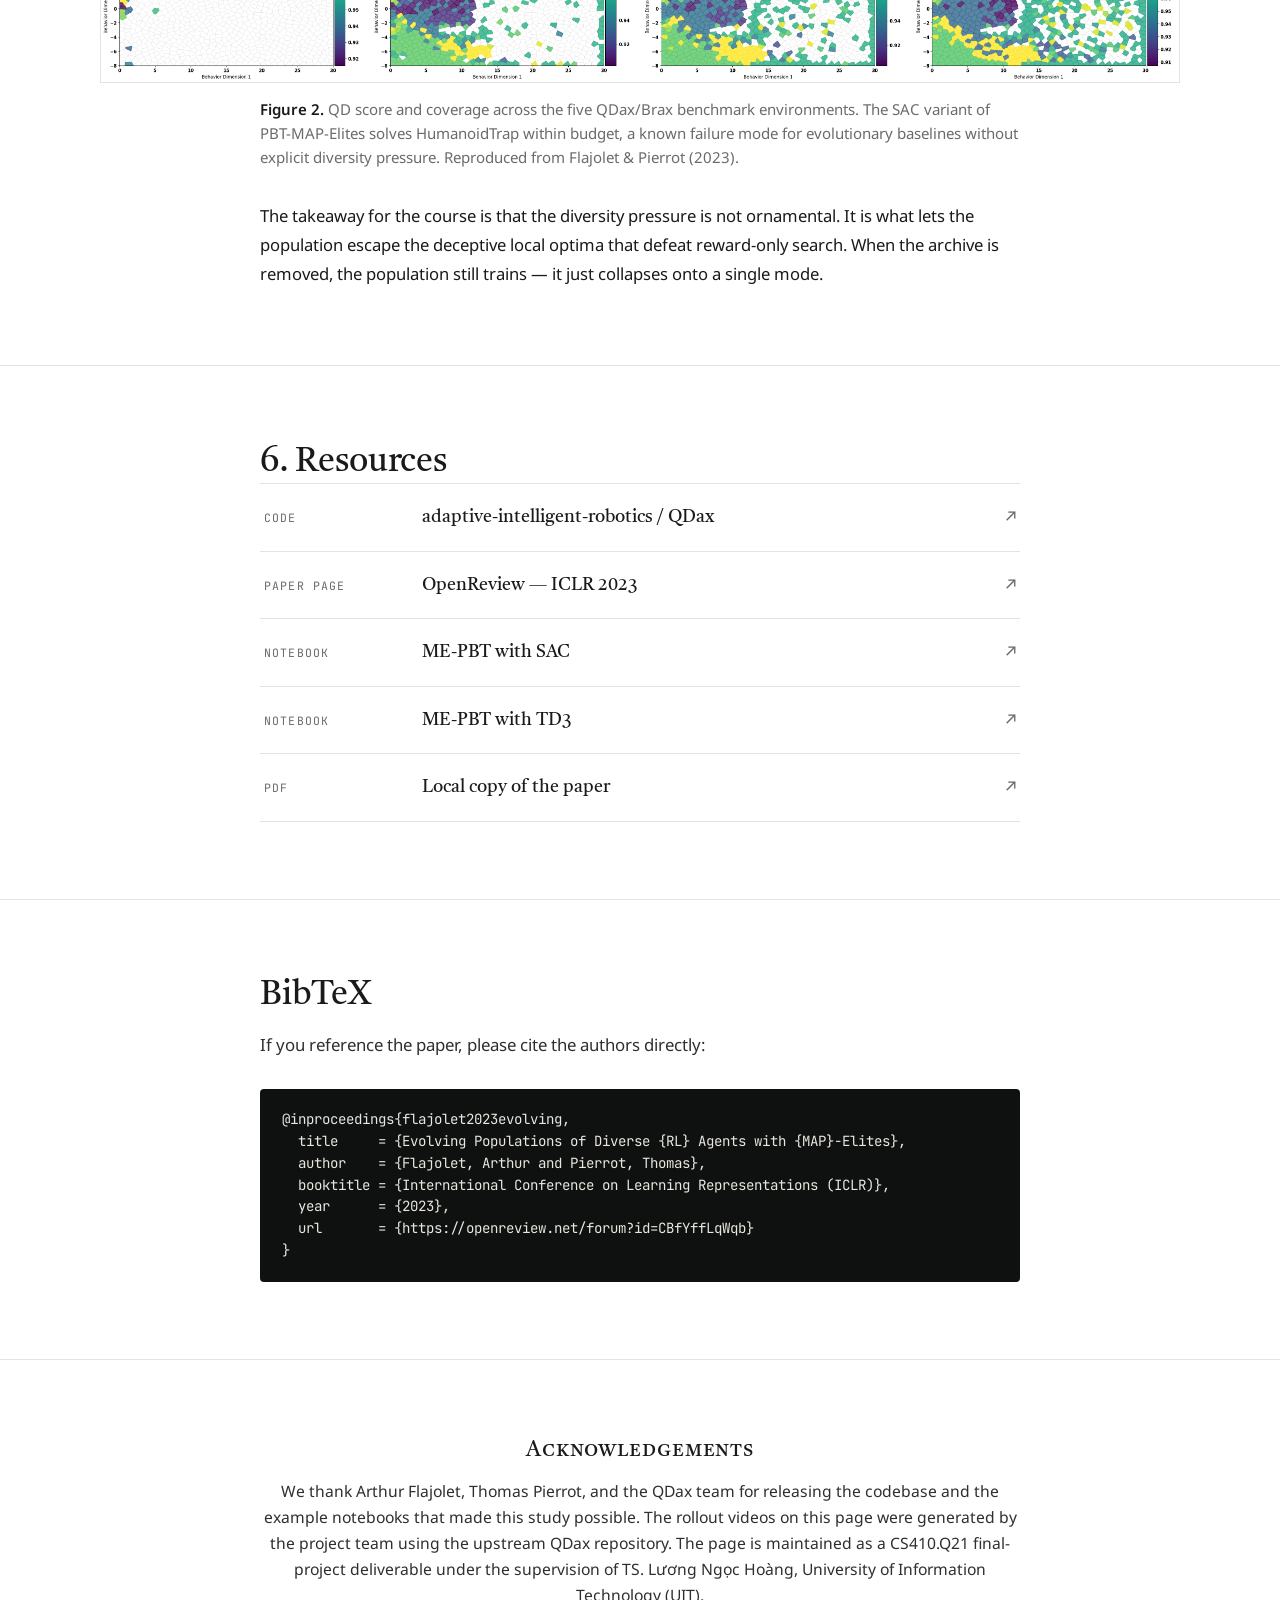
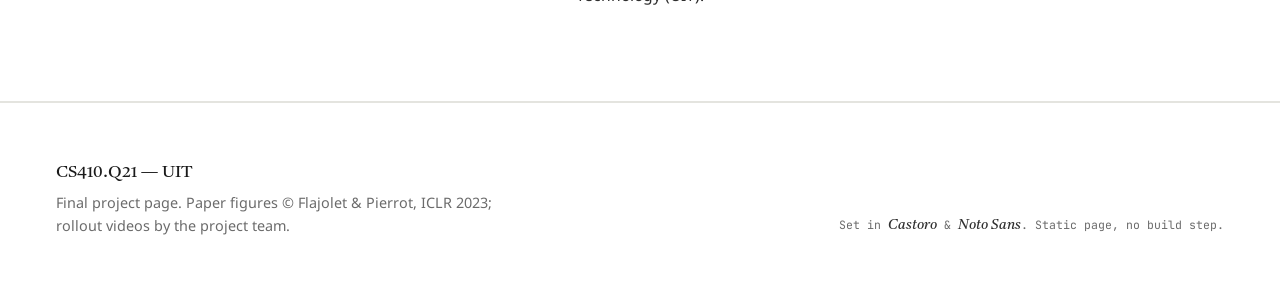
==== commit a5ff5d6b: "Redesign as conference-paper page; add team authors Restyle the site to follow the standard ICLR/Neu" ====
--- a/index.html
+++ b/index.html
@@ -3,257 +3,454 @@
   <head>
     <meta charset="utf-8">
     <meta name="viewport" content="width=device-width, initial-scale=1">
-    <title>CS410 Final Project | PBT-MAP-Elites</title>
+    <title>Evolving Populations of Diverse RL Agents with MAP-Elites — CS410.Q21 Final Project</title>
     <meta
       name="description"
-      content="CS410.Q21 final project page for Evolving Populations of Diverse RL Agents with MAP-Elites."
+      content="CS410.Q21 (UIT) final project page reviewing Flajolet & Pierrot, ICLR 2023: Evolving Populations of Diverse RL Agents with MAP-Elites."
+    >
+    <link rel="preconnect" href="https://fonts.googleapis.com">
+    <link rel="preconnect" href="https://fonts.gstatic.com" crossorigin>
+    <link
+      href="https://fonts.googleapis.com/css2?family=Castoro:ital@0;1&family=Noto+Sans:wght@400;500;600;700&family=Noto+Serif:ital,wght@0,400;0,600;1,400&family=JetBrains+Mono:wght@400;500&display=swap"
+      rel="stylesheet"
     >
     <link rel="stylesheet" href="styles.css">
   </head>
   <body>
+    <a class="skip-link" href="#main">Skip to content</a>
+
     <header class="site-header">
-      <a class="brand" href="#top">CS410.Q21 Final Project</a>
+      <a class="brand" href="#top">
+        <span class="brand-mark">CS410.Q21</span>
+        <span class="brand-sub">Final Project · UIT</span>
+      </a>
       <nav aria-label="Primary">
+        <a href="#abstract">Abstract</a>
         <a href="#course">Course</a>
         <a href="#method">Method</a>
         <a href="#experiments">Experiments</a>
-        <a href="#videos">Videos</a>
-        <a href="#resources">Resources</a>
+        <a href="#videos">Rollouts</a>
+        <a href="#results">Results</a>
+        <a href="#bibtex">BibTeX</a>
       </nav>
     </header>
 
-    <main id="top">
-      <section class="hero" aria-labelledby="page-title">
-        <div class="hero-copy">
-          <p class="eyebrow">Mạng neural và thuật giải di truyền</p>
-          <h1 id="page-title">CS410 Final Project: Evolving Populations of Diverse RL Agents with MAP-Elites</h1>
+    <main id="main">
+      <!-- ───── HERO ───── -->
+      <section class="hero" id="top" aria-labelledby="page-title">
+        <p class="venue">CS410.Q21 — Final Project · ICLR 2023 paper review</p>
+
+        <h1 id="page-title">
+          Evolving Populations of Diverse<br>
+          RL Agents with MAP-Elites
+        </h1>
+
+        <p class="subtitle">A reproducibility &amp; analysis report</p>
+
+        <ol class="authors" aria-label="Project team">
+          <li>
+            <span class="author-name">Phạm Hải Đăng</span>
+            <span class="author-id">23520233</span>
+          </li>
+          <li>
+            <span class="author-name">Hồ Trọng Nghĩa</span>
+            <span class="author-id">23521009</span>
+          </li>
+          <li>
+            <span class="author-name">Nguyễn Thuận Phát</span>
+            <span class="author-id">23521146</span>
+          </li>
+          <li>
+            <span class="author-name">Nguyễn Trần Nhật Trung</span>
+            <span class="author-id">23521684</span>
+          </li>
+          <li>
+            <span class="author-name">Nguyễn Tiến Thắng</span>
+            <span class="author-id">23521429</span>
+          </li>
+        </ol>
+
+        <p class="affiliation">
+          University of Information Technology (UIT) — VNU-HCM<br>
+          Course: <em>Mạng neural và thuật giải di truyền</em> · Instructor: TS. Lương Ngọc Hoàng
+        </p>
+
+        <p class="paper-credit">
+          Reviewing &ldquo;Evolving Populations of Diverse RL Agents with MAP-Elites&rdquo;
+          by Arthur Flajolet and Thomas Pierrot, <strong>ICLR 2023</strong>.
+        </p>
+
+        <nav class="hero-actions" aria-label="Project resources">
+          <a class="pill primary" href="6235_evolving_populations_of_divers.pdf">
+            <span class="pill-icon" aria-hidden="true">📄</span>
+            <span>Paper</span>
+          </a>
+          <a class="pill" href="https://openreview.net/forum?id=CBfYffLqWqb">
+            <span class="pill-icon" aria-hidden="true">↗</span>
+            <span>OpenReview</span>
+          </a>
+          <a class="pill" href="https://github.com/adaptive-intelligent-robotics/QDax">
+            <span class="pill-icon" aria-hidden="true">{ }</span>
+            <span>Code (QDax)</span>
+          </a>
+          <a class="pill" href="#videos">
+            <span class="pill-icon" aria-hidden="true">▶</span>
+            <span>Rollouts</span>
+          </a>
+          <a class="pill" href="#bibtex">
+            <span class="pill-icon" aria-hidden="true">@</span>
+            <span>BibTeX</span>
+          </a>
+        </nav>
+
+        <figure class="teaser">
+          <img src="assets/overview.png" alt="Paper teaser: QDax benchmark environments and the PBT-MAP-Elites workflow.">
+          <figcaption>
+            <strong>Figure 1.</strong> Benchmark environments and the PBT-MAP-Elites
+            workflow. Whole agents — actor, critic, replay buffer, and
+            hyperparameters — are evolved jointly through a MAP-Elites archive
+            keyed by behavior descriptors. Reproduced from Flajolet &amp; Pierrot (2023).
+          </figcaption>
+        </figure>
+      </section>
+
+      <!-- ───── ABSTRACT ───── -->
+      <section id="abstract" class="section abstract" aria-labelledby="abstract-h">
+        <h2 id="abstract-h">Abstract</h2>
+        <p>
+          Quality-diversity (QD) methods such as MAP-Elites discover diverse,
+          high-performing solutions by maintaining an archive indexed by behavior
+          descriptors. Deep reinforcement learning, by contrast, optimizes a
+          single agent against a single objective.
+          <strong>PBT-MAP-Elites</strong> bridges the two: rather than evolving
+          policy weights alone, it evolves <em>whole agents</em> — actor and
+          critic parameters, replay buffers, and hyperparameters — and uses the
+          MAP-Elites grid both for selection and for online hyperparameter
+          search. The framework is agnostic to the inner learner; the paper
+          demonstrates it with both SAC and TD3 on five continuous-control
+          tasks from QDax/Brax, including deceptive trap environments where
+          reward-only baselines collapse.
+        </p>
+        <p>
+          This page is our CS410.Q21 final project deliverable. We summarise
+          the method, walk through the experimental setup the authors propose,
+          show rollout videos from the QDax archive, and discuss the headline
+          results.
+        </p>
+      </section>
+
+      <!-- ───── COURSE ───── -->
+      <section id="course" class="section" aria-labelledby="course-h">
+        <h2 id="course-h">1. Course context</h2>
+        <p class="section-lede">
+          CS410.Q21 is the UIT course on neural networks and evolutionary search.
+          Our motivation for choosing this paper is that it lies precisely on
+          the boundary the course is designed to study.
+        </p>
+
+        <div class="card-row">
+          <article class="card">
+            <p class="card-tag">UIT course</p>
+            <h3>Mạng neural và thuật giải di truyền</h3>
+            <p>
+              The official UIT listing titles the course
+              <em>Neural Networks and Genetic Algorithm</em>. Coursework spans
+              neural function approximation and population-based evolutionary
+              search.
+            </p>
+          </article>
+          <article class="card">
+            <p class="card-tag">Syllabus fit</p>
+            <h3>Evolution meets deep RL</h3>
+            <p>
+              MAP-Elites is an evolutionary algorithm. SAC and TD3 are deep RL
+              policies. PBT-MAP-Elites composes them into a single optimization
+              loop — exactly the pairing the syllabus asks students to study.
+            </p>
+          </article>
+          <article class="card">
+            <p class="card-tag">Deliverable</p>
+            <h3>Group seminar, weeks 14–15</h3>
+            <p>
+              The syllabus reserves the final weeks for a group project seminar.
+              This page is the public form of that deliverable — a project page
+              first, a paper landing page second.
+            </p>
+          </article>
+        </div>
+      </section>
+
+      <!-- ───── METHOD ───── -->
+      <section id="method" class="section" aria-labelledby="method-h">
+        <h2 id="method-h">2. Method</h2>
+        <p class="section-lede">
+          PBT-MAP-Elites is a population-based training loop wrapped around a
+          MAP-Elites archive. The archive both selects the next individuals to
+          train and propagates strong hyperparameter configurations across the
+          population.
+        </p>
+
+        <div class="prose">
           <p>
-            This page documents our final project for CS410.Q21 at UIT. We study the
-            ICLR 2023 paper by Arthur Flajolet and Thomas Pierrot and reproduce the
-            main ideas through QDax experiment assets and rollout visualizations.
-          </p>
-          <div class="hero-actions" aria-label="Project links">
-            <a class="button primary" href="6235_evolving_populations_of_divers.pdf">Read paper</a>
-            <a class="button" href="https://github.com/adaptive-intelligent-robotics/QDax">QDax repo</a>
-            <a class="button" href="#videos">View rollouts</a>
-          </div>
-        </div>
-      </section>
-
-      <section class="summary-band" aria-label="Project summary">
-        <div class="summary-item">
-          <span>Course</span>
-          <strong>CS410.Q21</strong>
-        </div>
-        <div class="summary-item">
-          <span>Topic</span>
-          <strong>Neural Networks and Genetic Algorithm</strong>
-        </div>
-        <div class="summary-item">
-          <span>Project Focus</span>
-          <strong>Quality Diversity RL</strong>
-        </div>
-        <div class="summary-item">
-          <span>Paper</span>
-          <strong>PBT-MAP-Elites</strong>
-        </div>
-      </section>
-
-      <section id="course" class="section course-section">
-        <p class="section-kicker">Course Context</p>
-        <h2>Why this paper fits CS410.</h2>
-        <div class="course-grid">
-          <article>
-            <span>UIT Course</span>
-            <h3>CS410.Q21</h3>
-            <p>
-              The UIT course listing identifies this class as
-              <strong>Mạng neural và thuật giải di truyền</strong>, or
-              <strong>Neural Networks and Genetic Algorithm</strong>.
-            </p>
-          </article>
-          <article>
-            <span>Syllabus Link</span>
-            <h3>Evolution meets deep RL</h3>
-            <p>
-              The paper sits directly between the two halves of the course:
-              evolutionary search through MAP-Elites and neural policy learning
-              through SAC/TD3-style reinforcement learning.
-            </p>
-          </article>
-          <article>
-            <span>Final Project</span>
-            <h3>Group seminar outcome</h3>
-            <p>
-              The CS410 syllabus includes group project work and final project
-              seminar presentations in weeks 14-15, so this site is a course
-              deliverable, not only a paper landing page.
-            </p>
-          </article>
-        </div>
-      </section>
-
-      <section id="method" class="section two-column">
-        <div>
-          <p class="section-kicker">Core Idea</p>
-          <h2>Optimize whole agents, not only policies.</h2>
-          <p>
-            Standard MAP-Elites fills a behavior descriptor archive with diverse,
-            high-fitness solutions. This paper extends the idea to deep RL by evolving
-            entire agents: policy parameters, critic parameters, replay buffers, and
-            hyperparameters.
+            Vanilla MAP-Elites fills a behavior-descriptor archive by random
+            mutation of solution parameters. Vanilla deep RL drives a single
+            agent toward a single objective. Neither alone gives you a
+            repertoire of high-performing, behaviorally distinct policies in
+            continuous-control settings.
           </p>
           <p>
-            The result is a flexible framework that can pair MAP-Elites with different
-            RL learners such as SAC or TD3 while keeping the population naturally
-            parallelizable.
+            <strong>PBT-MAP-Elites</strong> closes the gap. It maintains a
+            population of <em>complete</em> agents — actor weights, critic
+            weights, replay buffer, and hyperparameters — and uses the
+            MAP-Elites grid both as a selection mechanism and as a
+            hyperparameter search engine. The same framework works whether the
+            inner learner is SAC or TD3.
           </p>
-        </div>
-        <figure class="media-frame">
-          <img src="assets/overview.png" alt="Paper overview showing benchmark environments and PBT-MAP-Elites workflow.">
-          <figcaption>Paper overview: QD-RL environments and PBT-MAP-Elites workflow.</figcaption>
-        </figure>
-      </section>
-
-      <section id="experiments" class="section">
-        <p class="section-kicker">Experiment Setup</p>
-        <h2>Robotics control with behavior descriptor archives.</h2>
-        <div class="experiment-grid">
-          <article>
-            <h3>Uni-directional locomotion</h3>
-            <p>
-              HalfCheetah-Uni, Walker2d-Uni, and Ant-Uni test whether algorithms can
-              cover contact-pattern descriptor spaces while keeping strong forward
-              locomotion performance.
-            </p>
-          </article>
-          <article>
-            <h3>Deceptive trap tasks</h3>
-            <p>
-              AntTrap and HumanoidTrap use deceptive rewards. Agents need exploration
-              pressure to move around the obstacle instead of settling for locally
-              attractive behavior.
-            </p>
-          </article>
-          <article>
-            <h3>Metrics</h3>
-            <p>
-              The reported comparisons use QD score, archive coverage, and maximum
-              fitness across repeated runs.
-            </p>
-          </article>
-        </div>
-      </section>
-
-      <section id="videos" class="section video-section">
-        <div class="section-heading">
-          <div>
-            <p class="section-kicker">Rollout Videos</p>
-            <h2>Representative behaviors from the experiment assets.</h2>
-          </div>
-          <div class="segmented" role="group" aria-label="Video filters">
-            <button class="filter is-active" type="button" data-filter="all">All</button>
-            <button class="filter" type="button" data-filter="locomotion">Locomotion</button>
-            <button class="filter" type="button" data-filter="trap">Trap</button>
-          </div>
+          <p>
+            The training loop alternates between (i) collecting experience and
+            running gradient steps for every agent in the population, and
+            (ii) evaluating each agent's behavior descriptor and competing it
+            into the archive cell it lands in. Hyperparameters of strong cells
+            are inherited by weak ones — population-based training, but with
+            diversity as the selection criterion.
+          </p>
+        </div>
+      </section>
+
+      <!-- ───── EXPERIMENTS ───── -->
+      <section id="experiments" class="section" aria-labelledby="exp-h">
+        <h2 id="exp-h">3. Experimental setup</h2>
+        <p class="section-lede">
+          The authors evaluate on five continuous-control tasks from QDax/Brax,
+          spanning straightforward locomotion and deceptive trap exploration.
+        </p>
+
+        <div class="card-row">
+          <article class="card">
+            <p class="card-tag">Locomotion</p>
+            <h3>HalfCheetah / Walker2d / Ant-Uni</h3>
+            <p>
+              Uni-directional locomotion tasks probe whether algorithms can
+              cover a contact-pattern descriptor space while maintaining strong
+              forward speed.
+            </p>
+          </article>
+          <article class="card">
+            <p class="card-tag">Exploration</p>
+            <h3>AntTrap / HumanoidTrap</h3>
+            <p>
+              Deceptive trap layouts embed a local reward optimum behind an
+              obstacle. Reaching the true goal requires the exploration
+              pressure MAP-Elites supplies for free.
+            </p>
+          </article>
+          <article class="card">
+            <p class="card-tag">Metrics</p>
+            <h3>QD score, coverage, max-fitness</h3>
+            <p>
+              Comparisons report archive coverage, total QD score, and
+              best-elite fitness across multiple seeds — the standard battery
+              for quality-diversity work.
+            </p>
+          </article>
+        </div>
+      </section>
+
+      <!-- ───── VIDEOS ───── -->
+      <section id="videos" class="section" aria-labelledby="videos-h">
+        <h2 id="videos-h">4. Rollout videos</h2>
+        <p class="section-lede">
+          Representative agents drawn from the archive. Filter by task family;
+          starting one video pauses the others.
+        </p>
+
+        <div class="segmented" role="group" aria-label="Filter videos">
+          <button class="filter is-active" type="button" data-filter="all">All</button>
+          <button class="filter" type="button" data-filter="locomotion">Locomotion</button>
+          <button class="filter" type="button" data-filter="trap">Trap</button>
         </div>
 
         <div class="video-grid">
           <article class="video-card" data-category="locomotion">
-            <video controls preload="metadata" poster="assets/posters/halfcheetah-default.jpg">
-              <source src="assets/videos/halfcheetah-default.mp4" type="video/mp4">
-            </video>
-            <div>
-              <h3>HalfCheetah-Uni baseline gait</h3>
-              <p>Side-view rollout showing a learned forward locomotion behavior.</p>
+            <div class="video-wrap">
+              <video controls preload="metadata" poster="assets/posters/halfcheetah-default.jpg">
+                <source src="assets/videos/halfcheetah-default.mp4" type="video/mp4">
+              </video>
+            </div>
+            <div class="video-meta">
+              <p class="card-tag">HalfCheetah-Uni · baseline</p>
+              <h3>Forward locomotion gait</h3>
+              <p>Side-view rollout of a learned forward-running policy from the archive.</p>
             </div>
           </article>
 
           <article class="video-card" data-category="locomotion">
-            <video controls preload="metadata" poster="assets/posters/halfcheetah-descriptor.jpg">
-              <source src="assets/videos/halfcheetah-descriptor-0587.mp4" type="video/mp4">
-            </video>
-            <div>
-              <h3>HalfCheetah descriptor variant</h3>
-              <p>Alternative gait from the archive, labeled by its descriptor value in the source file.</p>
+            <div class="video-wrap">
+              <video controls preload="metadata" poster="assets/posters/halfcheetah-descriptor.jpg">
+                <source src="assets/videos/halfcheetah-descriptor-0587.mp4" type="video/mp4">
+              </video>
+            </div>
+            <div class="video-meta">
+              <p class="card-tag">HalfCheetah-Uni · descriptor 0.587</p>
+              <h3>Alternative archive gait</h3>
+              <p>A different cell in the descriptor archive — same task, different contact pattern.</p>
             </div>
           </article>
 
           <article class="video-card wide" data-category="trap">
-            <video controls preload="metadata" poster="assets/posters/rollout.jpg">
-              <source src="assets/videos/ant-rollout-oblique.mp4" type="video/mp4">
-            </video>
-            <div>
-              <h3>Ant rollout, oblique camera</h3>
-              <p>Longer rollout of an ant-like agent moving through a grid-world trap setup.</p>
+            <div class="video-wrap">
+              <video controls preload="metadata" poster="assets/posters/rollout.jpg">
+                <source src="assets/videos/ant-rollout-oblique.mp4" type="video/mp4">
+              </video>
+            </div>
+            <div class="video-meta">
+              <p class="card-tag">Ant · oblique camera</p>
+              <h3>Long rollout in trap layout</h3>
+              <p>Oblique camera angle on a longer rollout through the trap environment.</p>
             </div>
           </article>
 
           <article class="video-card" data-category="trap">
-            <video controls preload="metadata" poster="assets/posters/topdown.jpg">
-              <source src="assets/videos/trap-topdown-search.mp4" type="video/mp4">
-            </video>
-            <div>
-              <h3>Top-down trap search</h3>
-              <p>Overhead trajectory view showing the agent's interaction with the obstacle layout.</p>
+            <div class="video-wrap">
+              <video controls preload="metadata" poster="assets/posters/topdown.jpg">
+                <source src="assets/videos/trap-topdown-search.mp4" type="video/mp4">
+              </video>
+            </div>
+            <div class="video-meta">
+              <p class="card-tag">Trap · top-down</p>
+              <h3>Searching around the obstacle</h3>
+              <p>Overhead trajectory of the agent probing the trap region.</p>
             </div>
           </article>
 
           <article class="video-card" data-category="trap">
-            <video controls preload="metadata" poster="assets/posters/topdown2.jpg">
-              <source src="assets/videos/trap-topdown-solved.mp4" type="video/mp4">
-            </video>
-            <div>
-              <h3>Top-down trap completion</h3>
-              <p>Short overhead rollout where the agent clears the trap region more directly.</p>
-            </div>
-          </article>
-        </div>
-      </section>
-
-      <section class="section two-column results-section">
-        <div>
-          <p class="section-kicker">Results</p>
-          <h2>PBT-MAP-Elites improves archive-level performance.</h2>
+            <div class="video-wrap">
+              <video controls preload="metadata" poster="assets/posters/topdown2.jpg">
+                <source src="assets/videos/trap-topdown-solved.mp4" type="video/mp4">
+              </video>
+            </div>
+            <div class="video-meta">
+              <p class="card-tag">Trap · top-down</p>
+              <h3>Clearing the trap</h3>
+              <p>A shorter rollout where the agent commits to a direct path through.</p>
+            </div>
+          </article>
+        </div>
+      </section>
+
+      <!-- ───── RESULTS ───── -->
+      <section id="results" class="section" aria-labelledby="results-h">
+        <h2 id="results-h">5. Results</h2>
+        <p class="section-lede">
+          PBT-MAP-Elites improves both QD score and archive coverage over a
+          population-based-training baseline that does not maintain a diversity
+          archive.
+        </p>
+
+        <figure class="figure">
+          <img src="assets/results.png" alt="Performance comparison across five QDax/Brax environments.">
+          <figcaption>
+            <strong>Figure 2.</strong> QD score and coverage across the five QDax/Brax
+            benchmark environments. The SAC variant of PBT-MAP-Elites solves
+            HumanoidTrap within budget, a known failure mode for evolutionary
+            baselines without explicit diversity pressure. Reproduced from
+            Flajolet &amp; Pierrot (2023).
+          </figcaption>
+        </figure>
+
+        <div class="prose">
           <p>
-            The paper reports that the SAC variant solves HumanoidTrap within the
-            timestep budget and that PBT-MAP-Elites generally improves coverage and
-            QD score over pure PBT because it explicitly optimizes for a diverse
-            repertoire rather than only the single best agent.
+            The takeaway for the course is that the diversity pressure is not
+            ornamental. It is what lets the population escape the deceptive
+            local optima that defeat reward-only search. When the archive is
+            removed, the population still trains — it just collapses onto a
+            single mode.
           </p>
         </div>
-        <figure class="media-frame">
-          <img src="assets/results.png" alt="Performance comparison figure from the paper.">
-          <figcaption>Main paper results across five QDax/Brax environments.</figcaption>
-        </figure>
-      </section>
-
-      <section id="resources" class="section resources">
-        <p class="section-kicker">Resources</p>
-        <h2>Code and experiment references.</h2>
-        <div class="resource-grid">
-          <a href="https://github.com/adaptive-intelligent-robotics/QDax">
-            <span>Repository</span>
-            <strong>adaptive-intelligent-robotics/QDax</strong>
-          </a>
-          <a href="https://openreview.net/forum?id=CBfYffLqWqb">
-            <span>Paper page</span>
-            <strong>OpenReview ICLR 2023</strong>
-          </a>
-          <a href="https://github.com/adaptive-intelligent-robotics/QDax/blob/main/examples/me_sac_pbt.ipynb">
-            <span>Notebook</span>
-            <strong>ME-PBT with SAC</strong>
-          </a>
-          <a href="https://github.com/adaptive-intelligent-robotics/QDax/blob/main/examples/me_td3_pbt.ipynb">
-            <span>Notebook</span>
-            <strong>ME-PBT with TD3</strong>
-          </a>
-        </div>
+      </section>
+
+      <!-- ───── RESOURCES ───── -->
+      <section id="resources" class="section" aria-labelledby="res-h">
+        <h2 id="res-h">6. Resources</h2>
+
+        <ul class="resource-list">
+          <li>
+            <a href="https://github.com/adaptive-intelligent-robotics/QDax">
+              <span class="r-tag">Code</span>
+              <span class="r-title">adaptive-intelligent-robotics / QDax</span>
+              <span class="r-arrow" aria-hidden="true">↗</span>
+            </a>
+          </li>
+          <li>
+            <a href="https://openreview.net/forum?id=CBfYffLqWqb">
+              <span class="r-tag">Paper page</span>
+              <span class="r-title">OpenReview — ICLR 2023</span>
+              <span class="r-arrow" aria-hidden="true">↗</span>
+            </a>
+          </li>
+          <li>
+            <a href="https://github.com/adaptive-intelligent-robotics/QDax/blob/main/examples/me_sac_pbt.ipynb">
+              <span class="r-tag">Notebook</span>
+              <span class="r-title">ME-PBT with SAC</span>
+              <span class="r-arrow" aria-hidden="true">↗</span>
+            </a>
+          </li>
+          <li>
+            <a href="https://github.com/adaptive-intelligent-robotics/QDax/blob/main/examples/me_td3_pbt.ipynb">
+              <span class="r-tag">Notebook</span>
+              <span class="r-title">ME-PBT with TD3</span>
+              <span class="r-arrow" aria-hidden="true">↗</span>
+            </a>
+          </li>
+          <li>
+            <a href="6235_evolving_populations_of_divers.pdf">
+              <span class="r-tag">PDF</span>
+              <span class="r-title">Local copy of the paper</span>
+              <span class="r-arrow" aria-hidden="true">↗</span>
+            </a>
+          </li>
+        </ul>
+      </section>
+
+      <!-- ───── BIBTEX ───── -->
+      <section id="bibtex" class="section bibtex" aria-labelledby="bib-h">
+        <h2 id="bib-h">BibTeX</h2>
+        <p class="section-lede">
+          If you reference the paper, please cite the authors directly:
+        </p>
+        <pre><code>@inproceedings{flajolet2023evolving,
+  title     = {Evolving Populations of Diverse {RL} Agents with {MAP}-Elites},
+  author    = {Flajolet, Arthur and Pierrot, Thomas},
+  booktitle = {International Conference on Learning Representations (ICLR)},
+  year      = {2023},
+  url       = {https://openreview.net/forum?id=CBfYffLqWqb}
+}</code></pre>
+      </section>
+
+      <!-- ───── ACKNOWLEDGEMENTS ───── -->
+      <section class="section ack" aria-label="Acknowledgements">
+        <h2>Acknowledgements</h2>
+        <p>
+          We thank Arthur Flajolet, Thomas Pierrot, and the QDax team for
+          releasing the codebase and the example notebooks that made this study
+          possible. The rollout videos on this page were generated by the
+          project team using the upstream QDax repository. The page is
+          maintained as a CS410.Q21 final-project deliverable under the
+          supervision of TS. Lương Ngọc Hoàng, University of Information
+          Technology (UIT).
+        </p>
       </section>
     </main>
 
-    <footer>
-      <p>CS410 final project page. Built from the provided paper, QDax repository, and team rollout videos.</p>
+    <footer class="site-footer">
+      <div>
+        <p class="foot-brand">CS410.Q21 — UIT</p>
+        <p class="foot-sub">Final project page. Paper figures © Flajolet &amp; Pierrot, ICLR 2023; rollout videos by the project team.</p>
+      </div>
+      <p class="colophon">
+        Set in <em>Castoro</em> &amp; <em>Noto Sans</em>.
+        Static page, no build step.
+      </p>
     </footer>
 
     <script src="script.js"></script>
--- a/styles.css
+++ b/styles.css
@@ -1,428 +1,694 @@
+/* ─────────────────────────────────────────────────────────────
+   CS410.Q21 final project page
+   Standard conference-paper layout: centered hero, author row,
+   button strip, abstract, numbered sections, figures, BibTeX.
+   ───────────────────────────────────────────────────────────── */
+
 :root {
   color-scheme: light;
-  --ink: #17211c;
-  --muted: #5d6861;
-  --paper: #fbfaf7;
-  --panel: #ffffff;
-  --line: #d8ded8;
-  --accent: #0b6f6a;
-  --accent-strong: #094c49;
-  --warm: #d87a35;
-  --soft: #e8f3f0;
-  --shadow: 0 20px 60px rgba(24, 39, 34, 0.14);
-}
-
-* {
-  box-sizing: border-box;
-}
-
-html {
-  scroll-behavior: smooth;
-}
+
+  /* palette */
+  --bg:         #ffffff;
+  --bg-alt:     #f6f6f4;
+  --ink:        #1a1a1a;
+  --ink-soft:   #2f2f2f;
+  --muted:      #6b6b6b;
+  --rule:       #e4e4df;
+  --rule-soft:  #efefe9;
+  --link:       #b94a23;      /* burnt orange, classic conf-paper link */
+  --link-hover: #8a3216;
+  --accent:     #0f5b54;      /* one cool accent for active states */
+
+  /* type */
+  --serif:    "Castoro", "Noto Serif", "Source Serif 4", Georgia, "Times New Roman", serif;
+  --sans:     "Noto Sans", -apple-system, BlinkMacSystemFont, "Segoe UI", Roboto, Helvetica, Arial, sans-serif;
+  --mono:     "JetBrains Mono", ui-monospace, SFMono-Regular, Menlo, monospace;
+
+  /* layout */
+  --measure: 760px;            /* main reading column */
+  --measure-wide: 1080px;      /* figures and wide content */
+  --pad-x: clamp(20px, 5vw, 56px);
+
+  /* motion */
+  --ease: cubic-bezier(0.2, 0.7, 0.2, 1);
+}
+
+* { box-sizing: border-box; }
+
+html { scroll-behavior: smooth; }
 
 body {
   margin: 0;
   color: var(--ink);
-  background: var(--paper);
-  font-family: Inter, ui-sans-serif, system-ui, -apple-system, BlinkMacSystemFont, "Segoe UI", sans-serif;
-  line-height: 1.5;
-}
-
-img,
-video {
+  background: var(--bg);
+  font-family: var(--sans);
+  font-size: 17px;
+  line-height: 1.65;
+  font-feature-settings: "kern", "liga";
+  text-rendering: optimizeLegibility;
+  -webkit-font-smoothing: antialiased;
+}
+
+img, video {
   display: block;
-  width: 100%;
+  max-width: 100%;
+  height: auto;
 }
 
 a {
-  color: inherit;
-}
-
+  color: var(--link);
+  text-decoration: none;
+  border-bottom: 1px solid transparent;
+  transition: color 160ms var(--ease), border-color 160ms var(--ease);
+}
+a:hover {
+  color: var(--link-hover);
+  border-bottom-color: currentColor;
+}
+
+::selection {
+  background: #ffe5b8;
+  color: var(--ink);
+}
+
+.skip-link {
+  position: absolute;
+  left: -9999px;
+  top: 0;
+}
+.skip-link:focus {
+  left: 16px;
+  top: 16px;
+  background: var(--ink);
+  color: var(--bg);
+  padding: 8px 12px;
+  z-index: 100;
+}
+
+/* ── header ─────────────────────────────────────────────── */
 .site-header {
   position: sticky;
   top: 0;
-  z-index: 10;
+  z-index: 20;
   display: flex;
   align-items: center;
   justify-content: space-between;
   gap: 24px;
-  padding: 14px clamp(20px, 4vw, 56px);
-  background: rgba(251, 250, 247, 0.92);
-  border-bottom: 1px solid var(--line);
-  backdrop-filter: blur(14px);
+  padding: 12px var(--pad-x);
+  background: rgba(255, 255, 255, 0.92);
+  border-bottom: 1px solid var(--rule);
+  backdrop-filter: blur(8px);
+  -webkit-backdrop-filter: blur(8px);
+  font-size: 0.92rem;
 }
 
 .brand {
-  font-weight: 800;
+  display: inline-flex;
+  align-items: baseline;
+  gap: 10px;
   text-decoration: none;
-}
-
-nav {
+  color: var(--ink);
+  border: 0;
+}
+.brand:hover { color: var(--accent); border: 0; }
+
+.brand-mark {
+  font-family: var(--serif);
+  font-weight: 400;
+  font-size: 1.05rem;
+  letter-spacing: 0;
+}
+.brand-sub {
+  font-family: var(--mono);
+  font-size: 0.7rem;
+  letter-spacing: 0.06em;
+  text-transform: uppercase;
+  color: var(--muted);
+}
+
+.site-header nav {
   display: flex;
+  flex-wrap: wrap;
   align-items: center;
-  gap: clamp(12px, 2vw, 28px);
-  color: var(--muted);
-  font-size: 0.95rem;
-}
-
-nav a {
-  text-decoration: none;
-}
-
-nav a:hover {
-  color: var(--accent-strong);
-}
-
+  gap: clamp(14px, 1.8vw, 22px);
+  color: var(--ink-soft);
+}
+.site-header nav a {
+  color: var(--ink-soft);
+  border-bottom: 1px solid transparent;
+  padding: 4px 0;
+}
+.site-header nav a:hover,
+.site-header nav a.is-current {
+  color: var(--link);
+  border-bottom-color: var(--link);
+}
+
+/* ── HERO (centered conf-paper) ─────────────────────────── */
 .hero {
-  min-height: min(760px, calc(100vh - 64px));
-  display: grid;
+  padding: clamp(56px, 8vw, 96px) var(--pad-x) clamp(40px, 5vw, 64px);
+  text-align: center;
+  border-bottom: 1px solid var(--rule);
+}
+
+.venue {
+  margin: 0 0 22px;
+  font-family: var(--mono);
+  font-size: 0.78rem;
+  letter-spacing: 0.10em;
+  text-transform: uppercase;
+  color: var(--muted);
+}
+
+.hero h1 {
+  margin: 0 auto;
+  max-width: 18ch;
+  font-family: var(--serif);
+  font-weight: 400;
+  font-size: clamp(2.2rem, 5.4vw, 4.4rem);
+  line-height: 1.08;
+  letter-spacing: -0.005em;
+  color: var(--ink);
+}
+
+.subtitle {
+  margin: 16px 0 0;
+  font-family: var(--serif);
+  font-style: italic;
+  font-size: clamp(1.05rem, 1.6vw, 1.25rem);
+  color: var(--ink-soft);
+}
+
+.authors {
+  list-style: none;
+  margin: 36px auto 0;
+  padding: 0;
+  display: flex;
+  flex-wrap: wrap;
+  justify-content: center;
+  gap: 8px clamp(20px, 3vw, 38px);
+  max-width: 1000px;
+}
+.authors li {
+  display: inline-flex;
+  flex-direction: column;
   align-items: center;
-  padding: clamp(56px, 9vw, 120px) clamp(20px, 6vw, 80px);
-  color: #ffffff;
-  background:
-    linear-gradient(90deg, rgba(13, 26, 23, 0.92), rgba(13, 26, 23, 0.58), rgba(13, 26, 23, 0.2)),
-    url("assets/overview.png") center / cover no-repeat;
-}
-
-.hero-copy {
-  max-width: 820px;
-}
-
-.eyebrow,
-.section-kicker {
-  margin: 0 0 12px;
-  color: var(--warm);
-  font-size: 0.78rem;
-  font-weight: 800;
-  letter-spacing: 0;
-  text-transform: uppercase;
-}
-
-.hero h1 {
-  max-width: 760px;
-  margin: 0;
-  font-size: clamp(2.6rem, 7vw, 5.8rem);
-  line-height: 0.98;
-  letter-spacing: 0;
-}
-
-.hero p {
-  max-width: 710px;
-  margin: 24px 0 0;
-  font-size: clamp(1.05rem, 2vw, 1.28rem);
-  color: rgba(255, 255, 255, 0.86);
-}
-
+  line-height: 1.3;
+}
+.author-name {
+  font-family: var(--serif);
+  font-size: 1.12rem;
+  color: var(--ink);
+}
+.author-id {
+  font-family: var(--mono);
+  font-size: 0.74rem;
+  letter-spacing: 0.04em;
+  color: var(--muted);
+  margin-top: 2px;
+}
+
+.affiliation {
+  margin: 22px auto 0;
+  max-width: 60ch;
+  font-size: 0.98rem;
+  color: var(--ink-soft);
+  line-height: 1.55;
+}
+.affiliation em {
+  font-family: var(--serif);
+  font-style: italic;
+  color: var(--ink);
+}
+
+.paper-credit {
+  margin: 18px auto 0;
+  max-width: 62ch;
+  font-size: 0.96rem;
+  color: var(--muted);
+  font-family: var(--serif);
+}
+.paper-credit strong {
+  color: var(--ink);
+  font-weight: 600;
+}
+
+/* button strip */
 .hero-actions {
   display: flex;
   flex-wrap: wrap;
-  gap: 12px;
-  margin-top: 34px;
-}
-
-.button,
-.segmented button {
-  min-height: 42px;
+  justify-content: center;
+  gap: 10px;
+  margin: 32px auto 0;
+}
+
+.pill {
   display: inline-flex;
   align-items: center;
-  justify-content: center;
-  padding: 0 16px;
-  border: 1px solid currentColor;
-  border-radius: 8px;
+  gap: 8px;
+  padding: 9px 18px;
+  border: 1px solid var(--ink);
+  border-radius: 999px;
+  background: var(--bg);
+  color: var(--ink);
+  font-family: var(--sans);
+  font-size: 0.94rem;
+  font-weight: 500;
+  text-decoration: none;
+  transition: background-color 160ms var(--ease), color 160ms var(--ease), border-color 160ms var(--ease), transform 160ms var(--ease);
+}
+.pill:hover {
+  background: var(--ink);
+  color: var(--bg);
+  border-color: var(--ink);
+  transform: translateY(-1px);
+}
+.pill.primary {
+  background: var(--ink);
+  color: var(--bg);
+}
+.pill.primary:hover {
+  background: var(--link);
+  border-color: var(--link);
+  color: #fff;
+}
+.pill-icon {
+  font-family: var(--mono);
+  font-size: 0.84em;
+  opacity: 0.9;
+}
+
+/* teaser figure */
+.teaser {
+  margin: clamp(40px, 5vw, 64px) auto 0;
+  max-width: var(--measure-wide);
+}
+.teaser img {
+  width: 100%;
+  border: 1px solid var(--rule);
+  background: #fff;
+}
+.teaser figcaption {
+  margin-top: 14px;
+  max-width: var(--measure);
+  margin-left: auto;
+  margin-right: auto;
+  font-size: 0.94rem;
+  color: var(--muted);
+  line-height: 1.55;
+  text-align: left;
+}
+.teaser figcaption strong {
+  color: var(--ink);
+  font-weight: 600;
+}
+
+/* ── sections (centered column, like a paper) ───────────── */
+.section {
+  padding: clamp(48px, 6vw, 80px) var(--pad-x);
+  border-bottom: 1px solid var(--rule);
+}
+
+.section h2 {
+  margin: 0 auto;
+  max-width: var(--measure);
+  font-family: var(--serif);
+  font-weight: 400;
+  font-size: clamp(1.6rem, 2.8vw, 2.1rem);
+  line-height: 1.2;
+  letter-spacing: -0.005em;
+  color: var(--ink);
+}
+
+.section-lede {
+  margin: 14px auto 30px;
+  max-width: var(--measure);
+  font-size: 1.05rem;
+  color: var(--ink-soft);
+  line-height: 1.7;
+}
+
+.section > p,
+.section > .prose {
+  margin-left: auto;
+  margin-right: auto;
+  max-width: var(--measure);
+}
+
+.prose p {
+  margin: 0 0 18px;
+  font-size: 1.04rem;
+  line-height: 1.75;
+  color: var(--ink);
+}
+.prose p:last-child { margin-bottom: 0; }
+.prose em { font-style: italic; }
+.prose strong { font-weight: 600; }
+
+/* abstract: tighter, indented like a paper */
+.abstract {
+  background: var(--bg-alt);
+}
+.abstract h2 {
+  text-align: center;
+  font-size: clamp(1.3rem, 2vw, 1.5rem);
+  font-variant: small-caps;
+  letter-spacing: 0.04em;
+  margin-bottom: 18px;
+}
+.abstract p {
+  max-width: var(--measure);
+  margin: 0 auto 14px;
+  font-size: 1.02rem;
+  line-height: 1.75;
+  color: var(--ink);
+}
+.abstract p:last-child { margin-bottom: 0; }
+.abstract strong { font-weight: 600; }
+.abstract em { font-style: italic; }
+
+/* ── card rows ──────────────────────────────────────────── */
+.card-row {
+  display: grid;
+  grid-template-columns: repeat(3, minmax(0, 1fr));
+  gap: 20px;
+  max-width: var(--measure-wide);
+  margin: 0 auto;
+}
+.card {
+  padding: 22px 22px 24px;
+  background: var(--bg);
+  border: 1px solid var(--rule);
+  border-radius: 4px;
+}
+.card-tag {
+  margin: 0 0 8px;
+  font-family: var(--mono);
+  font-size: 0.7rem;
+  letter-spacing: 0.10em;
+  text-transform: uppercase;
+  color: var(--link);
+}
+.card h3 {
+  margin: 0 0 10px;
+  font-family: var(--serif);
+  font-weight: 400;
+  font-size: 1.18rem;
+  line-height: 1.3;
+  color: var(--ink);
+}
+.card p {
+  margin: 0;
+  font-size: 0.98rem;
+  line-height: 1.6;
+  color: var(--ink-soft);
+}
+
+/* ── figures (full conference width) ────────────────────── */
+.figure {
+  margin: 0 auto;
+  max-width: var(--measure-wide);
+}
+.figure img {
+  width: 100%;
+  border: 1px solid var(--rule);
+  background: #fff;
+}
+.figure figcaption {
+  margin: 14px auto 0;
+  max-width: var(--measure);
+  font-size: 0.94rem;
+  color: var(--muted);
+  line-height: 1.6;
+}
+.figure figcaption strong {
+  color: var(--ink);
+  font-weight: 600;
+}
+
+#results .prose {
+  margin-top: 32px;
+}
+
+/* ── video gallery ──────────────────────────────────────── */
+.segmented {
+  display: inline-flex;
+  gap: 0;
+  margin: 0 auto 28px;
+  padding: 0;
+  background: var(--bg);
+  border: 1px solid var(--ink);
+  border-radius: 999px;
+  overflow: hidden;
+}
+#videos {
+  text-align: center;
+}
+#videos > h2,
+#videos > .section-lede {
+  text-align: left;
+}
+#videos .segmented {
+  display: inline-flex;
+}
+.segmented .filter {
+  padding: 8px 18px;
+  border: 0;
   background: transparent;
-  color: inherit;
-  font: inherit;
-  font-weight: 750;
-  text-decoration: none;
+  font-family: var(--sans);
+  font-size: 0.88rem;
+  font-weight: 500;
+  color: var(--ink-soft);
   cursor: pointer;
-}
-
-.button.primary {
-  border-color: var(--warm);
-  background: var(--warm);
-  color: #18120d;
-}
-
-.button:hover,
-.segmented button:hover {
-  transform: translateY(-1px);
-}
-
-.summary-band {
+  transition: background-color 160ms var(--ease), color 160ms var(--ease);
+}
+.segmented .filter:hover { color: var(--link); }
+.segmented .filter.is-active {
+  background: var(--ink);
+  color: var(--bg);
+}
+
+.video-grid {
   display: grid;
-  grid-template-columns: repeat(4, minmax(0, 1fr));
-  border-block: 1px solid var(--line);
-  background: var(--panel);
-}
-
-.summary-item {
-  min-height: 116px;
-  padding: 22px clamp(18px, 3vw, 38px);
-  border-right: 1px solid var(--line);
-}
-
-.summary-item:last-child {
-  border-right: 0;
-}
-
-.summary-item span,
-.resource-grid span {
+  grid-template-columns: repeat(2, minmax(0, 1fr));
+  gap: clamp(20px, 2.5vw, 32px);
+  max-width: var(--measure-wide);
+  margin: 0 auto;
+  text-align: left;
+}
+
+.video-card {
+  display: flex;
+  flex-direction: column;
+  gap: 14px;
+}
+.video-card.is-hidden { display: none; }
+
+.video-wrap {
+  position: relative;
+  background: #0e0f10;
+  border: 1px solid var(--rule);
+  border-radius: 4px;
+  overflow: hidden;
+}
+.video-wrap video {
   display: block;
-  color: var(--muted);
-  font-size: 0.84rem;
-  font-weight: 700;
-  text-transform: uppercase;
-}
-
-.summary-item strong {
-  display: block;
-  margin-top: 8px;
-  font-size: clamp(1rem, 1.8vw, 1.35rem);
-  line-height: 1.15;
-}
-
-.section {
-  padding: clamp(58px, 8vw, 108px) clamp(20px, 6vw, 80px);
-}
-
-.two-column {
-  display: grid;
-  grid-template-columns: minmax(0, 0.9fr) minmax(360px, 1.35fr);
-  gap: clamp(30px, 6vw, 78px);
-  align-items: center;
-}
-
-.section h2 {
-  max-width: 780px;
-  margin: 0;
-  font-size: clamp(2rem, 4vw, 3.8rem);
-  line-height: 1.02;
-  letter-spacing: 0;
-}
-
-.section p {
-  max-width: 720px;
-  color: var(--muted);
-  font-size: 1.03rem;
-}
-
-.media-frame {
-  margin: 0;
-  overflow: hidden;
-  border: 1px solid var(--line);
-  border-radius: 8px;
-  background: var(--panel);
-  box-shadow: var(--shadow);
-}
-
-.media-frame img {
-  background: #fff;
-}
-
-figcaption {
-  padding: 12px 14px;
-  color: var(--muted);
-  font-size: 0.9rem;
-}
-
-.experiment-grid,
-.course-grid,
-.video-grid,
-.resource-grid {
-  display: grid;
-  gap: 16px;
-  margin-top: 30px;
-}
-
-.experiment-grid,
-.course-grid {
-  grid-template-columns: repeat(3, minmax(0, 1fr));
-}
-
-.course-grid article,
-.experiment-grid article,
-.video-card,
-.resource-grid a {
-  border: 1px solid var(--line);
-  border-radius: 8px;
-  background: var(--panel);
-}
-
-.course-grid article,
-.experiment-grid article {
-  padding: 24px;
-}
-
-.course-grid span {
-  display: block;
-  margin-bottom: 12px;
-  color: var(--accent-strong);
-  font-size: 0.78rem;
-  font-weight: 800;
-  text-transform: uppercase;
-}
-
-.course-grid h3,
-.experiment-grid h3,
-.video-card h3 {
-  margin: 0 0 8px;
-  font-size: 1.12rem;
-}
-
-.course-grid p,
-.experiment-grid p,
-.video-card p {
+  width: 100%;
+  aspect-ratio: 4 / 3;
+  height: auto;
+  background: #0e0f10;
+  object-fit: contain;
+}
+.video-card.wide { grid-column: span 2; }
+.video-card.wide .video-wrap video { aspect-ratio: 16 / 9; }
+
+.video-meta h3 {
+  margin: 4px 0 6px;
+  font-family: var(--serif);
+  font-weight: 400;
+  font-size: 1.14rem;
+  line-height: 1.3;
+  color: var(--ink);
+}
+.video-meta p {
   margin: 0;
   font-size: 0.96rem;
-}
-
-.section-heading {
+  line-height: 1.55;
+  color: var(--ink-soft);
+}
+
+/* ── resources ──────────────────────────────────────────── */
+.resource-list {
+  list-style: none;
+  margin: 0 auto;
+  padding: 0;
+  max-width: var(--measure);
+  border-top: 1px solid var(--rule);
+}
+.resource-list li { border-bottom: 1px solid var(--rule); }
+.resource-list a {
+  display: grid;
+  grid-template-columns: 140px minmax(0, 1fr) auto;
+  align-items: baseline;
+  gap: 18px;
+  padding: 18px 4px;
+  color: var(--ink);
+  border-bottom: 0;
+  transition: background-color 160ms var(--ease), color 160ms var(--ease), padding 160ms var(--ease);
+}
+.resource-list a:hover {
+  background: var(--bg-alt);
+  color: var(--link);
+  padding-left: 14px;
+  padding-right: 14px;
+}
+.r-tag {
+  font-family: var(--mono);
+  font-size: 0.72rem;
+  letter-spacing: 0.10em;
+  text-transform: uppercase;
+  color: var(--muted);
+}
+.r-title {
+  font-family: var(--serif);
+  font-size: 1.12rem;
+  color: inherit;
+}
+.r-arrow {
+  font-family: var(--mono);
+  color: var(--muted);
+  transition: color 160ms var(--ease), transform 160ms var(--ease);
+}
+.resource-list a:hover .r-arrow {
+  color: var(--link);
+  transform: translate(2px, -2px);
+}
+
+/* ── bibtex ─────────────────────────────────────────────── */
+.bibtex pre {
+  margin: 0 auto;
+  max-width: var(--measure);
+  padding: 20px 22px;
+  background: #0f1110;
+  color: #e8e6df;
+  font-family: var(--mono);
+  font-size: 0.88rem;
+  line-height: 1.55;
+  border-radius: 4px;
+  overflow-x: auto;
+}
+.bibtex code {
+  font-family: inherit;
+  white-space: pre;
+}
+
+/* ── acknowledgements ───────────────────────────────────── */
+.ack h2 {
+  font-size: clamp(1.2rem, 1.8vw, 1.4rem);
+  font-variant: small-caps;
+  letter-spacing: 0.04em;
+  text-align: center;
+}
+.ack p {
+  font-size: 0.98rem;
+  color: var(--ink-soft);
+  text-align: center;
+}
+
+/* ── footer ─────────────────────────────────────────────── */
+.site-footer {
   display: flex;
   align-items: end;
   justify-content: space-between;
   gap: 24px;
-}
-
-.segmented {
-  display: inline-flex;
   flex-wrap: wrap;
-  gap: 8px;
-}
-
-.segmented button {
-  min-height: 36px;
-  color: var(--accent-strong);
-  background: var(--panel);
-}
-
-.segmented button.is-active {
-  background: var(--accent);
-  color: #ffffff;
-}
-
-.video-grid {
-  grid-template-columns: repeat(2, minmax(0, 1fr));
-}
-
-.video-card {
-  overflow: hidden;
-  box-shadow: 0 14px 36px rgba(24, 39, 34, 0.08);
-}
-
-.video-card video {
-  aspect-ratio: 4 / 3;
-  height: auto;
-  background: #f7f7f7;
-  object-fit: contain;
-}
-
-.video-card > div {
-  padding: 18px;
-}
-
-.video-card.wide {
-  grid-column: span 2;
-}
-
-.video-card.is-hidden {
-  display: none;
-}
-
-.results-section {
-  background: var(--soft);
-  border-block: 1px solid var(--line);
-}
-
-.resource-grid {
-  grid-template-columns: repeat(4, minmax(0, 1fr));
-}
-
-.resource-grid a {
-  min-height: 130px;
-  padding: 22px;
-  text-decoration: none;
-}
-
-.resource-grid a:hover {
-  border-color: var(--accent);
-  box-shadow: 0 12px 28px rgba(11, 111, 106, 0.12);
-}
-
-.resource-grid strong {
-  display: block;
-  margin-top: 12px;
-  line-height: 1.2;
-}
-
-footer {
-  padding: 28px clamp(20px, 6vw, 80px);
-  color: var(--muted);
-  border-top: 1px solid var(--line);
-  background: var(--panel);
-}
-
-footer p {
+  padding: clamp(36px, 5vw, 56px) var(--pad-x);
+  background: var(--bg);
+  border-top: 1px solid var(--rule);
+}
+.foot-brand {
+  margin: 0 0 4px;
+  font-family: var(--serif);
+  font-size: 1.05rem;
+  color: var(--ink);
+}
+.foot-sub {
   margin: 0;
-}
-
-@media (max-width: 900px) {
+  max-width: 60ch;
+  font-size: 0.9rem;
+  color: var(--muted);
+}
+.colophon {
+  margin: 0;
+  font-family: var(--mono);
+  font-size: 0.72rem;
+  color: var(--muted);
+  text-align: right;
+}
+.colophon em {
+  font-family: var(--serif);
+  font-style: italic;
+  font-size: 0.86rem;
+  color: var(--ink-soft);
+}
+
+/* ── responsive ─────────────────────────────────────────── */
+@media (max-width: 980px) {
   .site-header {
-    position: static;
-    align-items: flex-start;
     flex-direction: column;
+    align-items: stretch;
+    gap: 10px;
+    padding-top: 12px;
+    padding-bottom: 12px;
   }
-
-  nav {
-    width: 100%;
+  .site-header nav {
     overflow-x: auto;
     padding-bottom: 4px;
+    gap: 16px;
+    flex-wrap: nowrap;
   }
-
-  .summary-band,
-  .course-grid,
-  .experiment-grid,
-  .resource-grid,
-  .two-column {
+  .site-header nav a { white-space: nowrap; }
+
+  .card-row {
     grid-template-columns: 1fr;
-  }
-
-  .summary-item {
-    border-right: 0;
-    border-bottom: 1px solid var(--line);
-  }
-
-  .summary-item:last-child {
-    border-bottom: 0;
-  }
-
-  .section-heading {
-    align-items: flex-start;
-    flex-direction: column;
   }
 
   .video-grid {
     grid-template-columns: 1fr;
   }
-
-  .video-card.wide {
-    grid-column: auto;
+  .video-card.wide { grid-column: auto; }
+
+  .resource-list a {
+    grid-template-columns: 1fr auto;
+    gap: 4px 16px;
   }
+  .r-tag { grid-column: 1 / -1; }
+  .r-arrow { grid-row: 2; grid-column: 2; }
 }
 
 @media (max-width: 560px) {
-  .hero {
-    min-height: 680px;
-    background-position: 58% center;
+  body { font-size: 16px; }
+
+  .hero { padding-top: 44px; padding-bottom: 36px; }
+  .hero h1 { font-size: clamp(1.9rem, 7vw, 2.6rem); }
+
+  .authors { gap: 6px 18px; }
+  .author-name { font-size: 1rem; }
+
+  .hero-actions { gap: 8px; }
+  .pill { padding: 8px 14px; font-size: 0.88rem; }
+
+  .site-footer {
+    flex-direction: column;
+    align-items: flex-start;
   }
-
-  .hero-actions,
-  .segmented {
-    align-items: stretch;
-    flex-direction: column;
+  .colophon { text-align: left; }
+}
+
+@media (prefers-reduced-motion: reduce) {
+  *, *::before, *::after {
+    transition: none !important;
+    animation: none !important;
+    scroll-behavior: auto !important;
   }
-
-  .button,
-  .segmented button {
-    width: 100%;
-  }
-}
+}
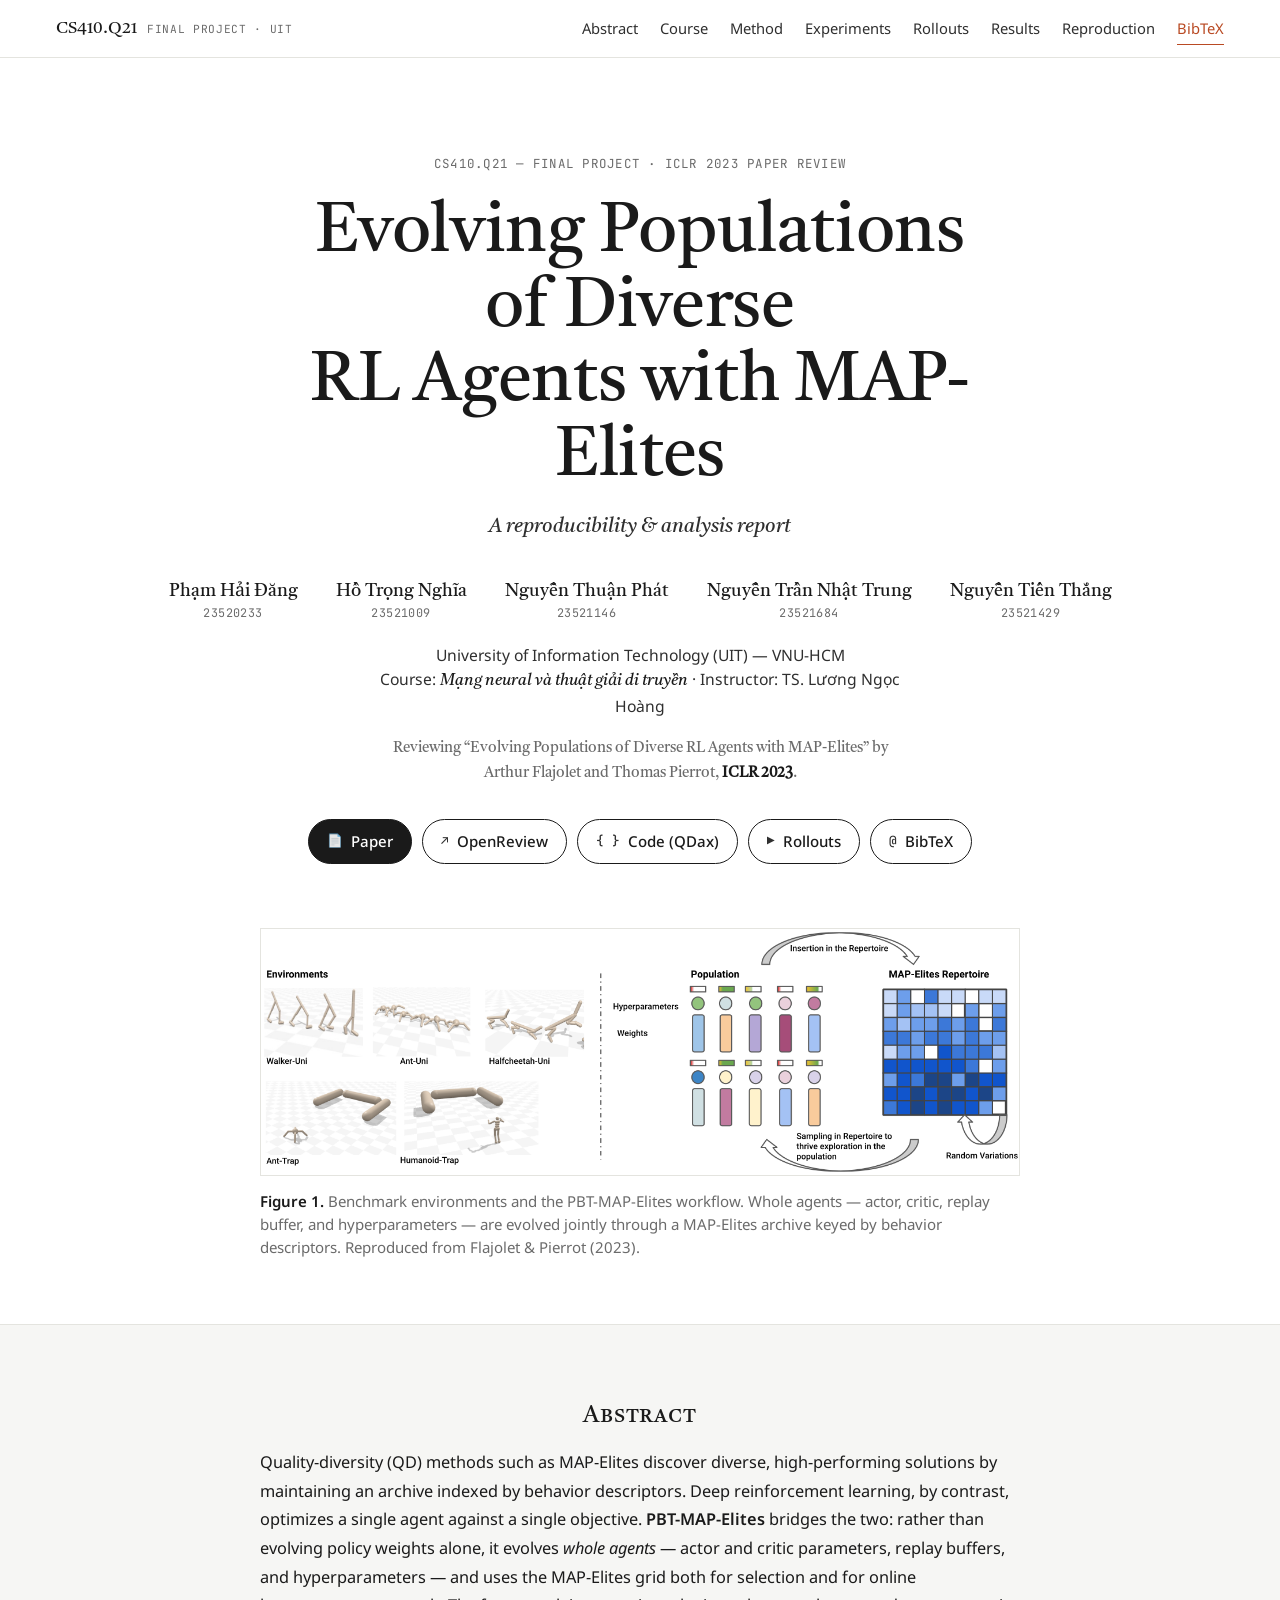
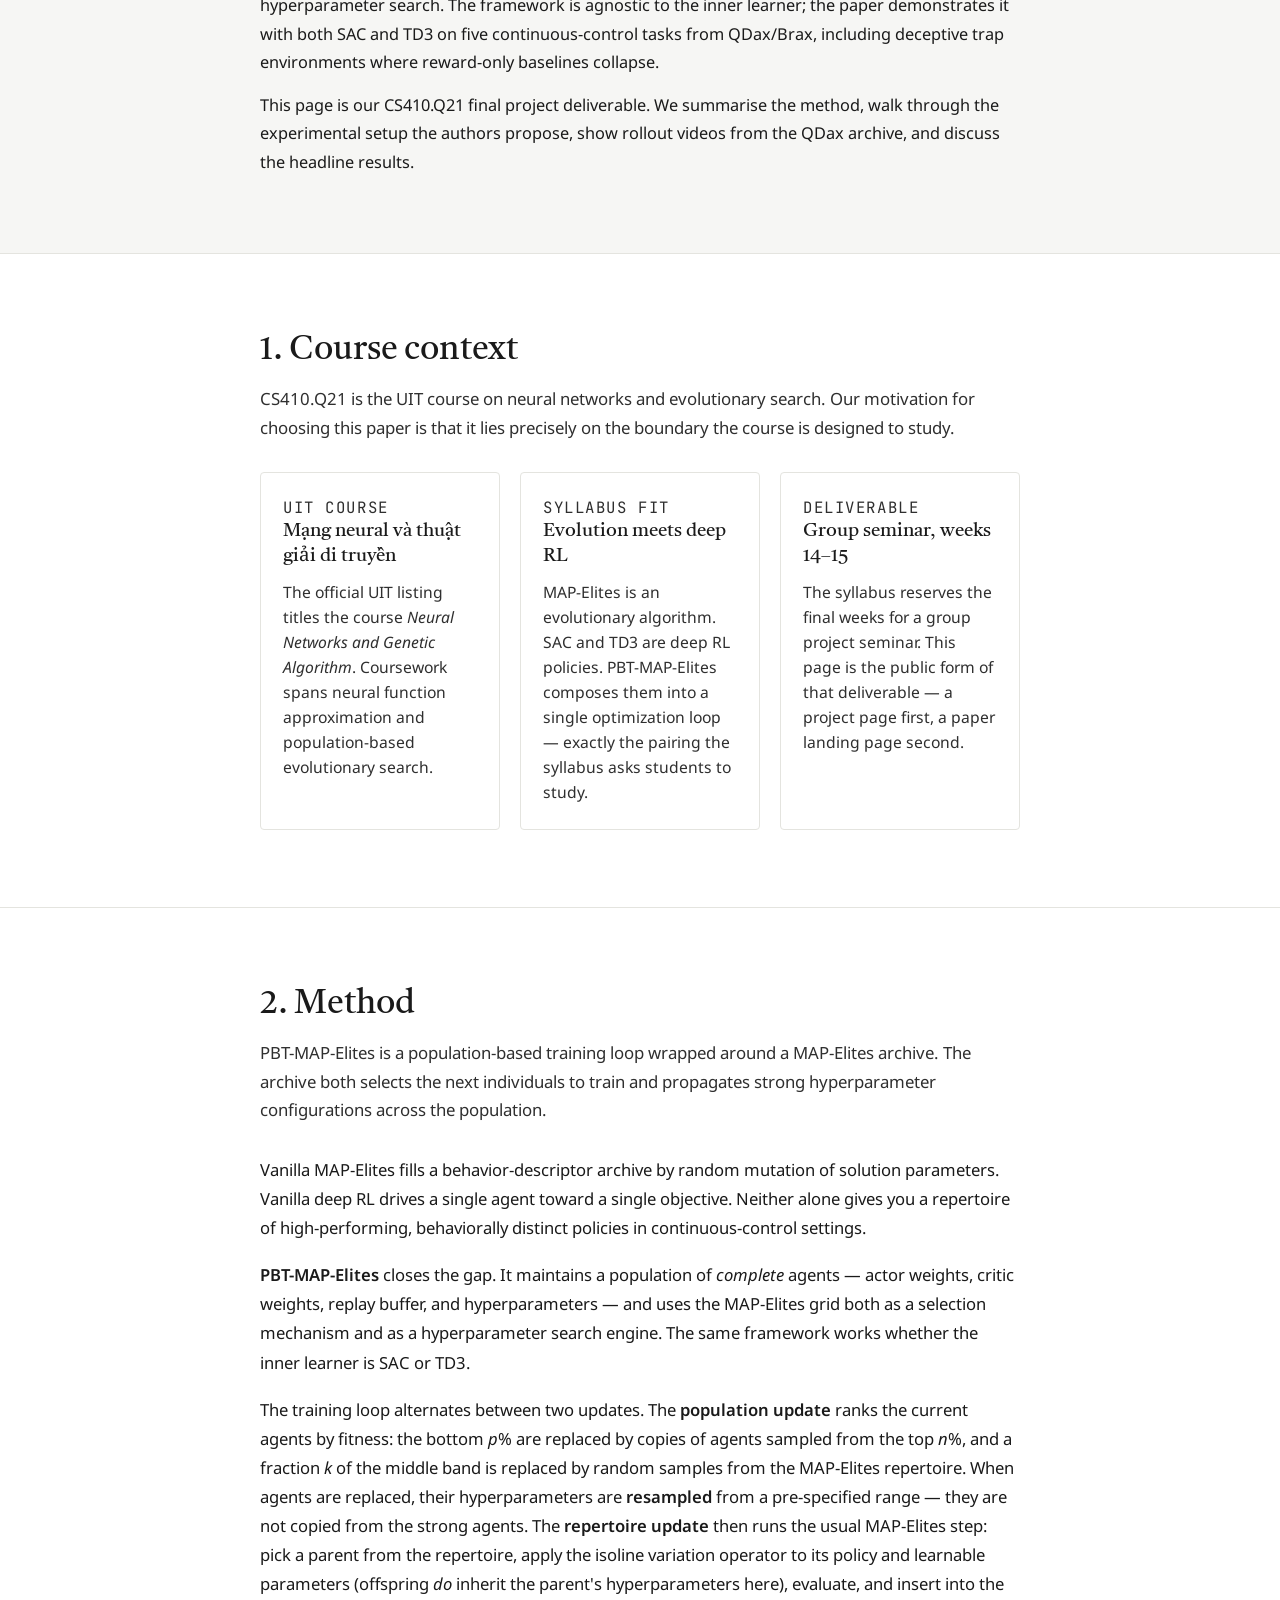
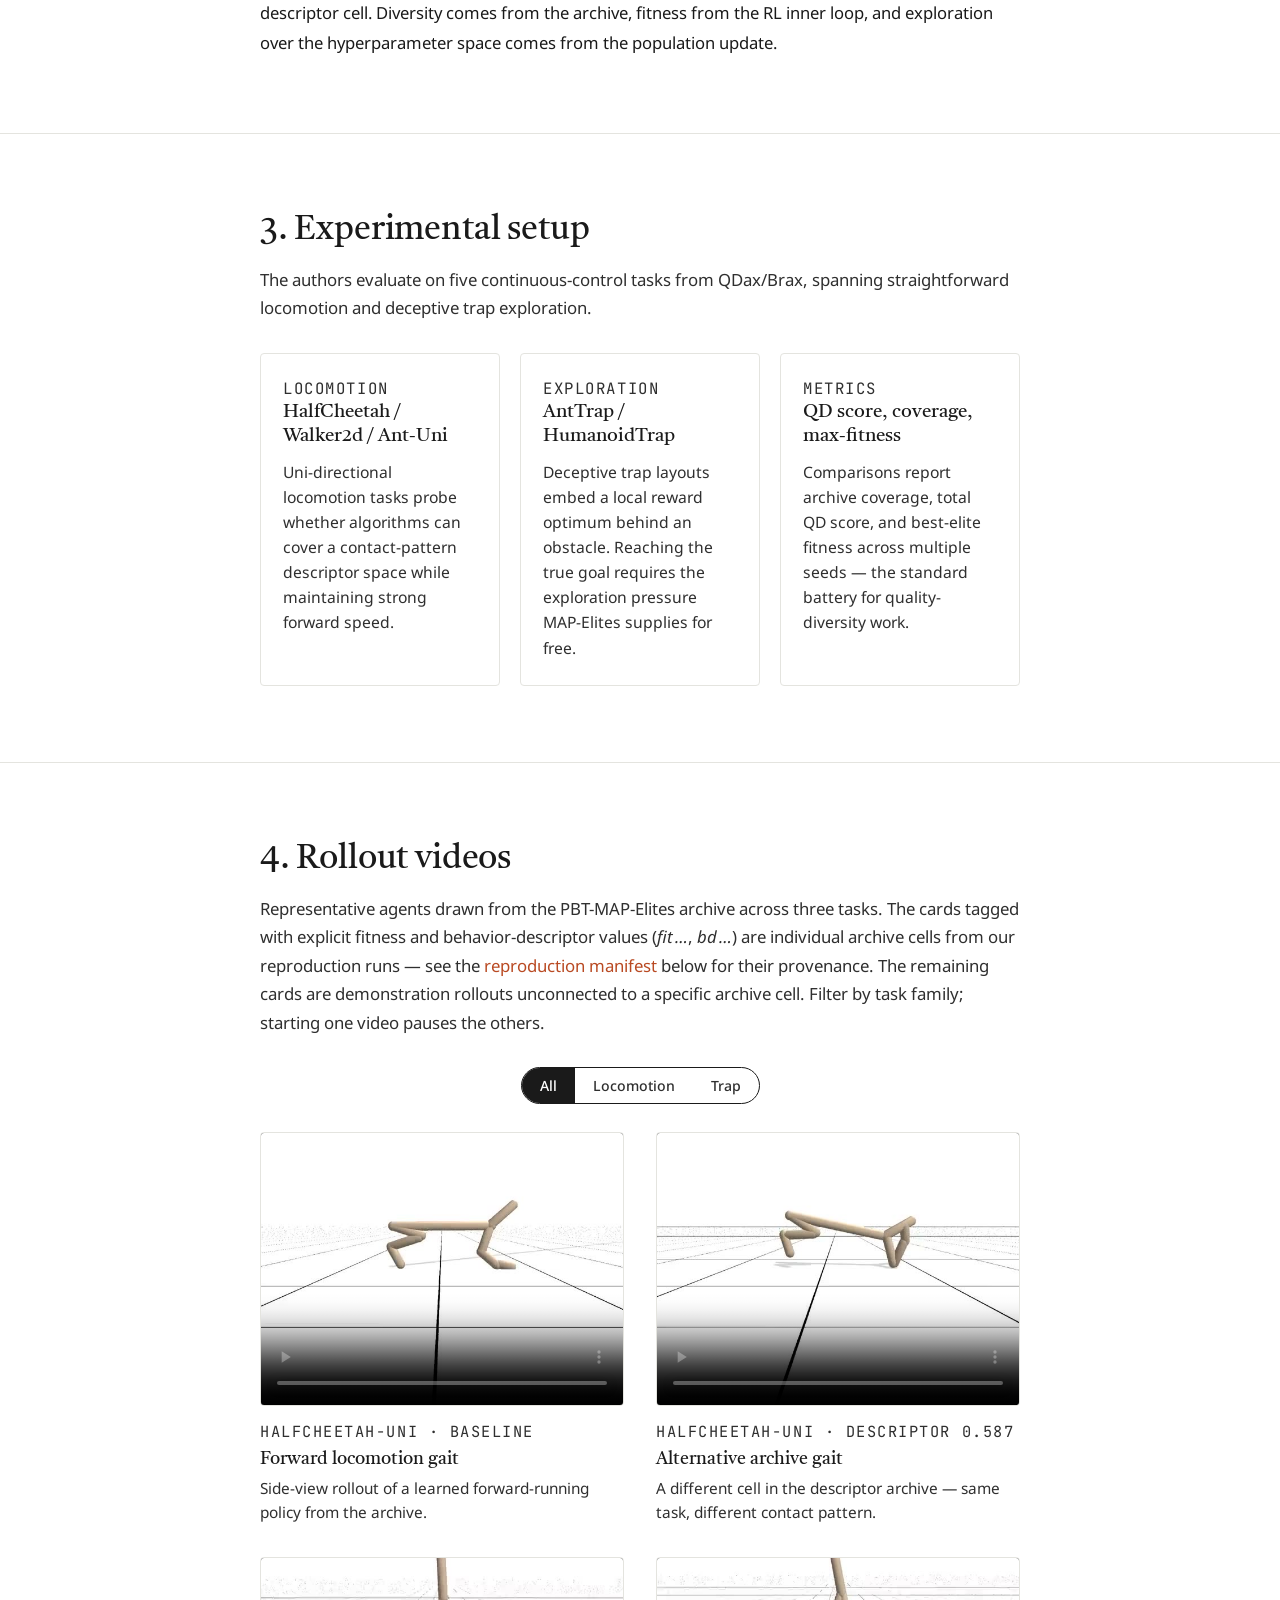
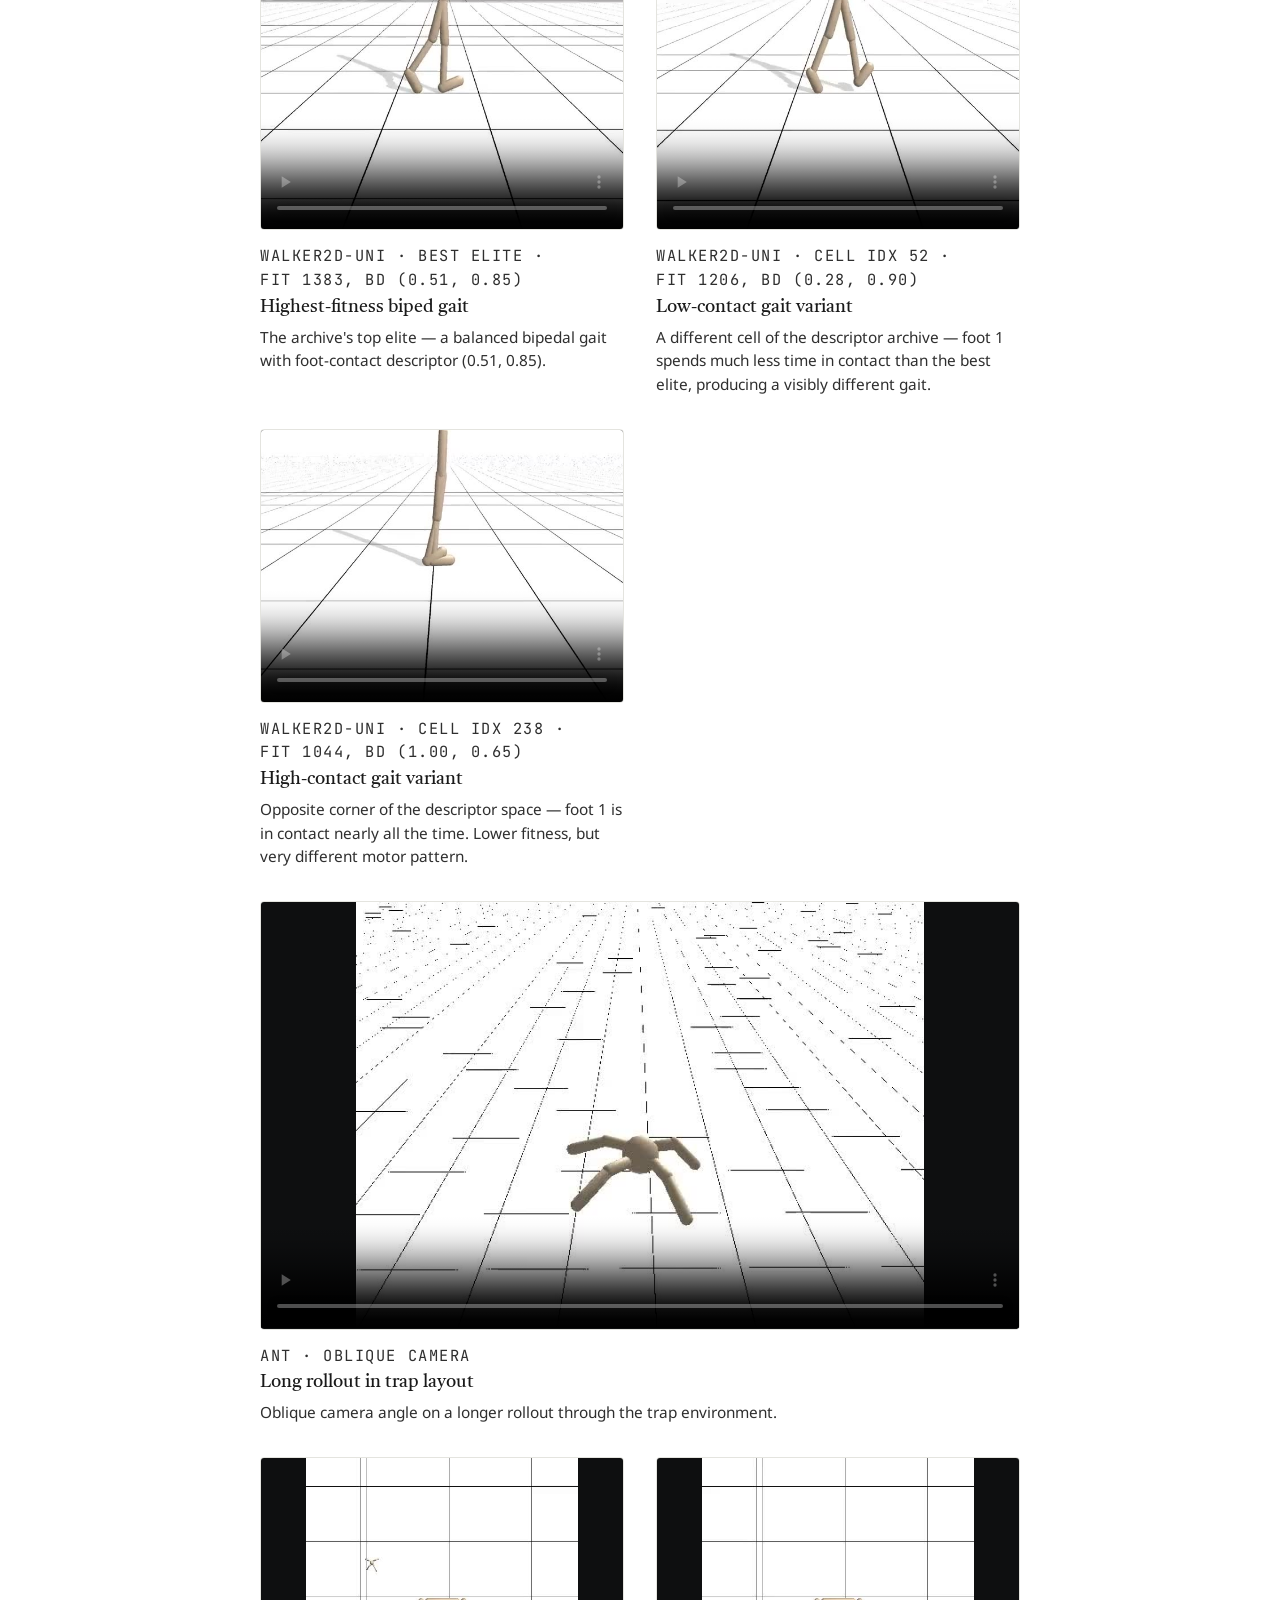
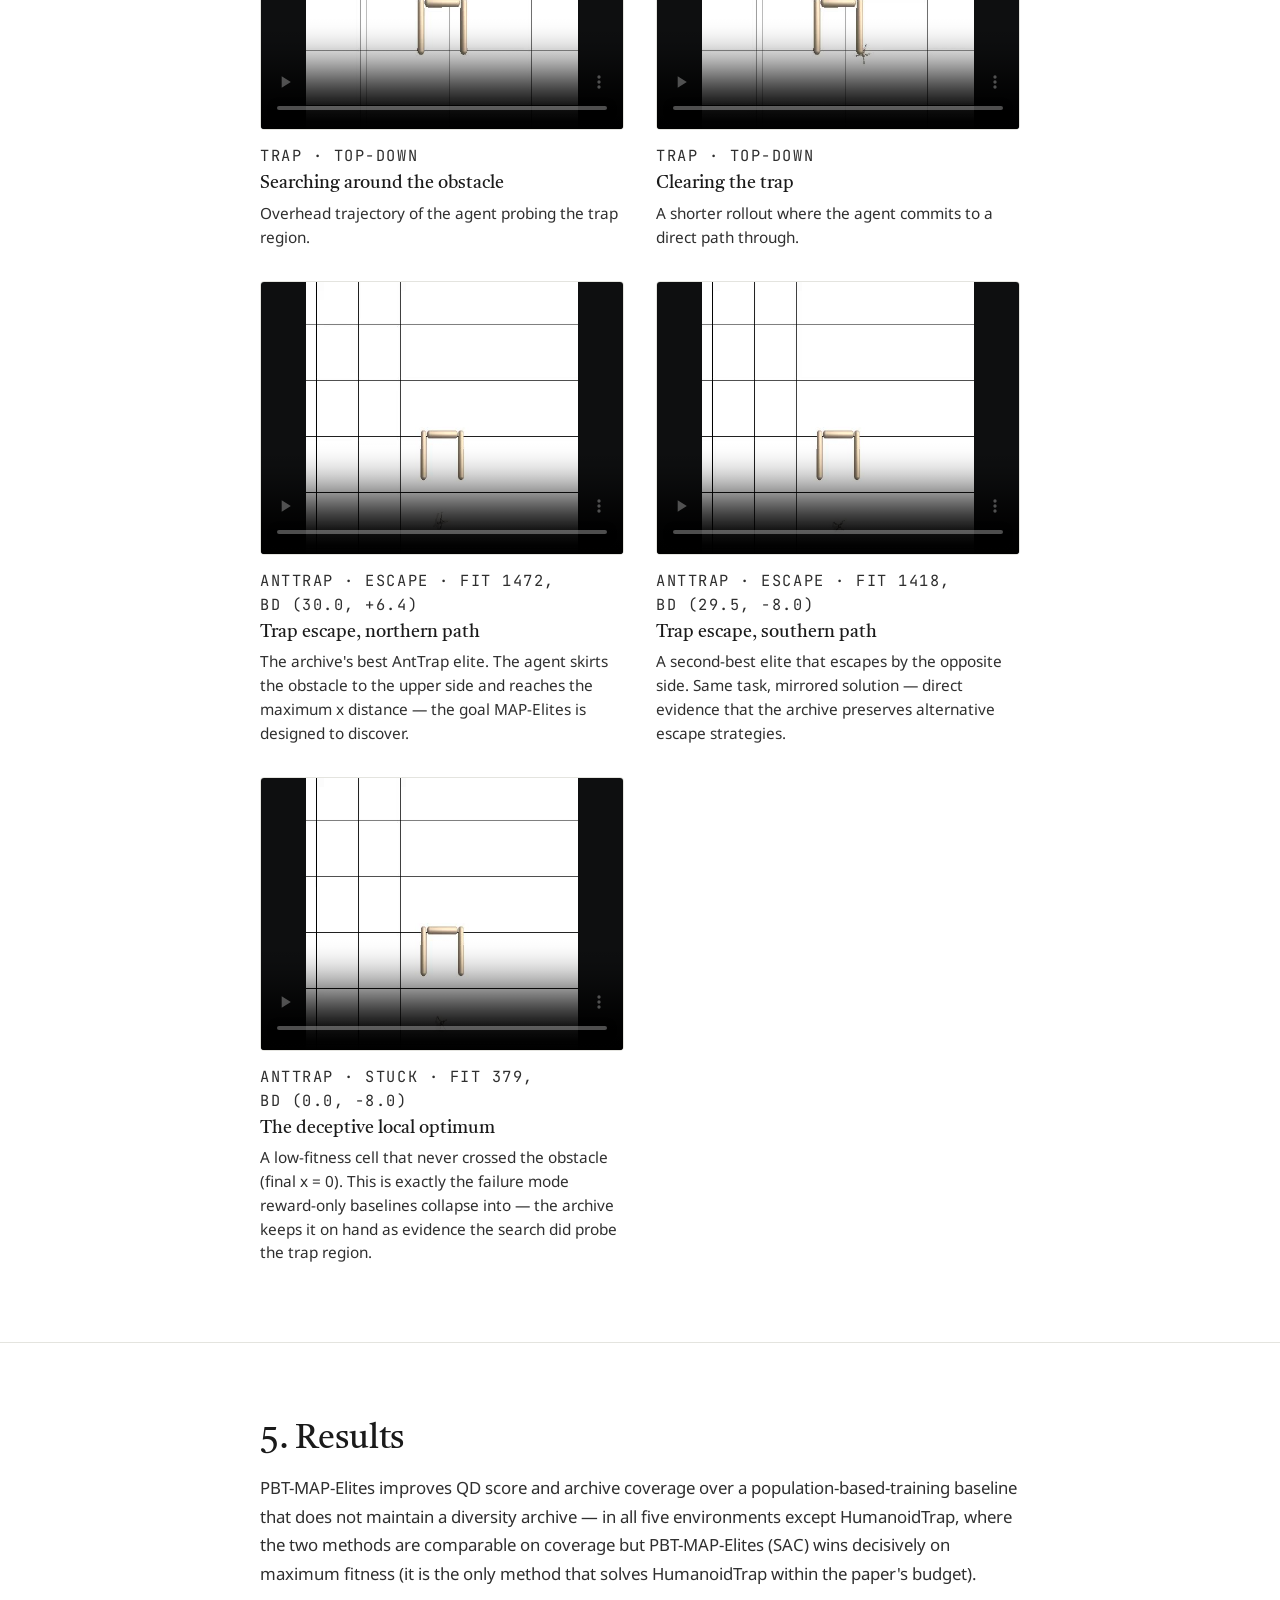
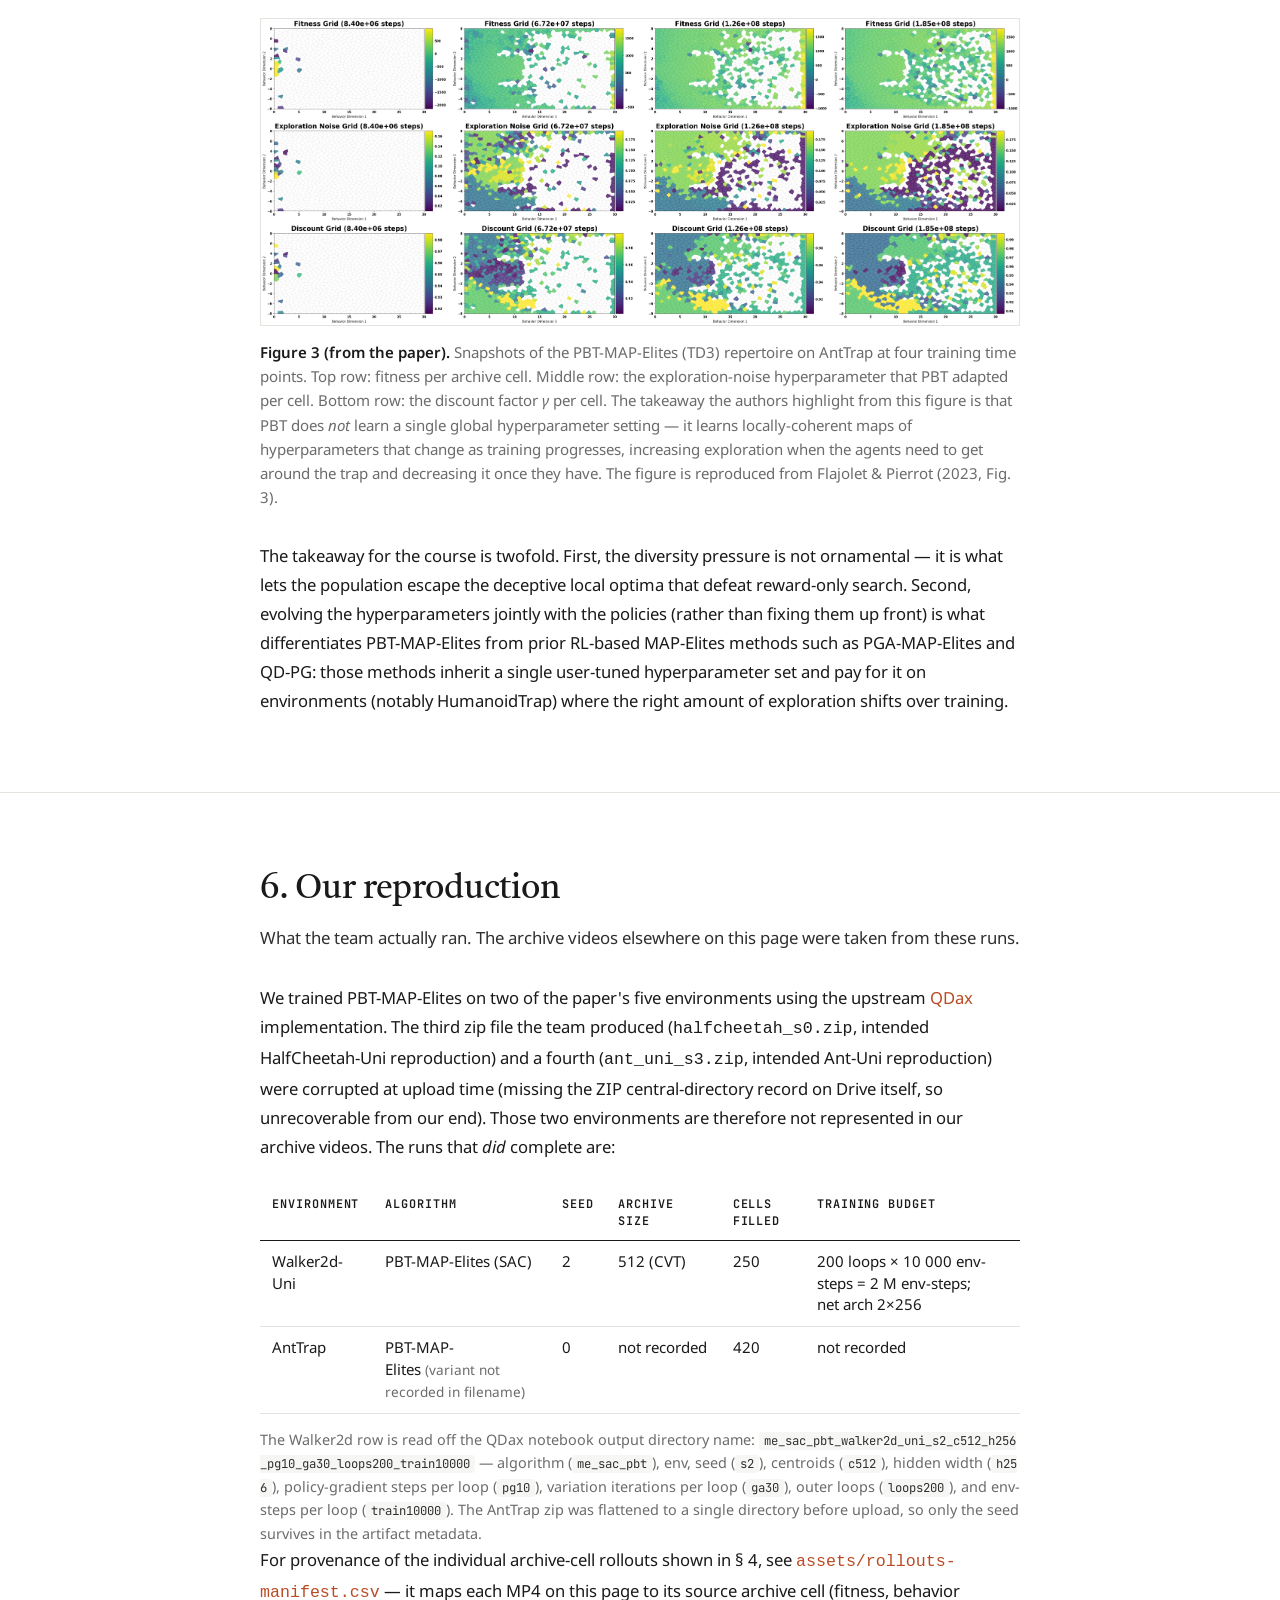
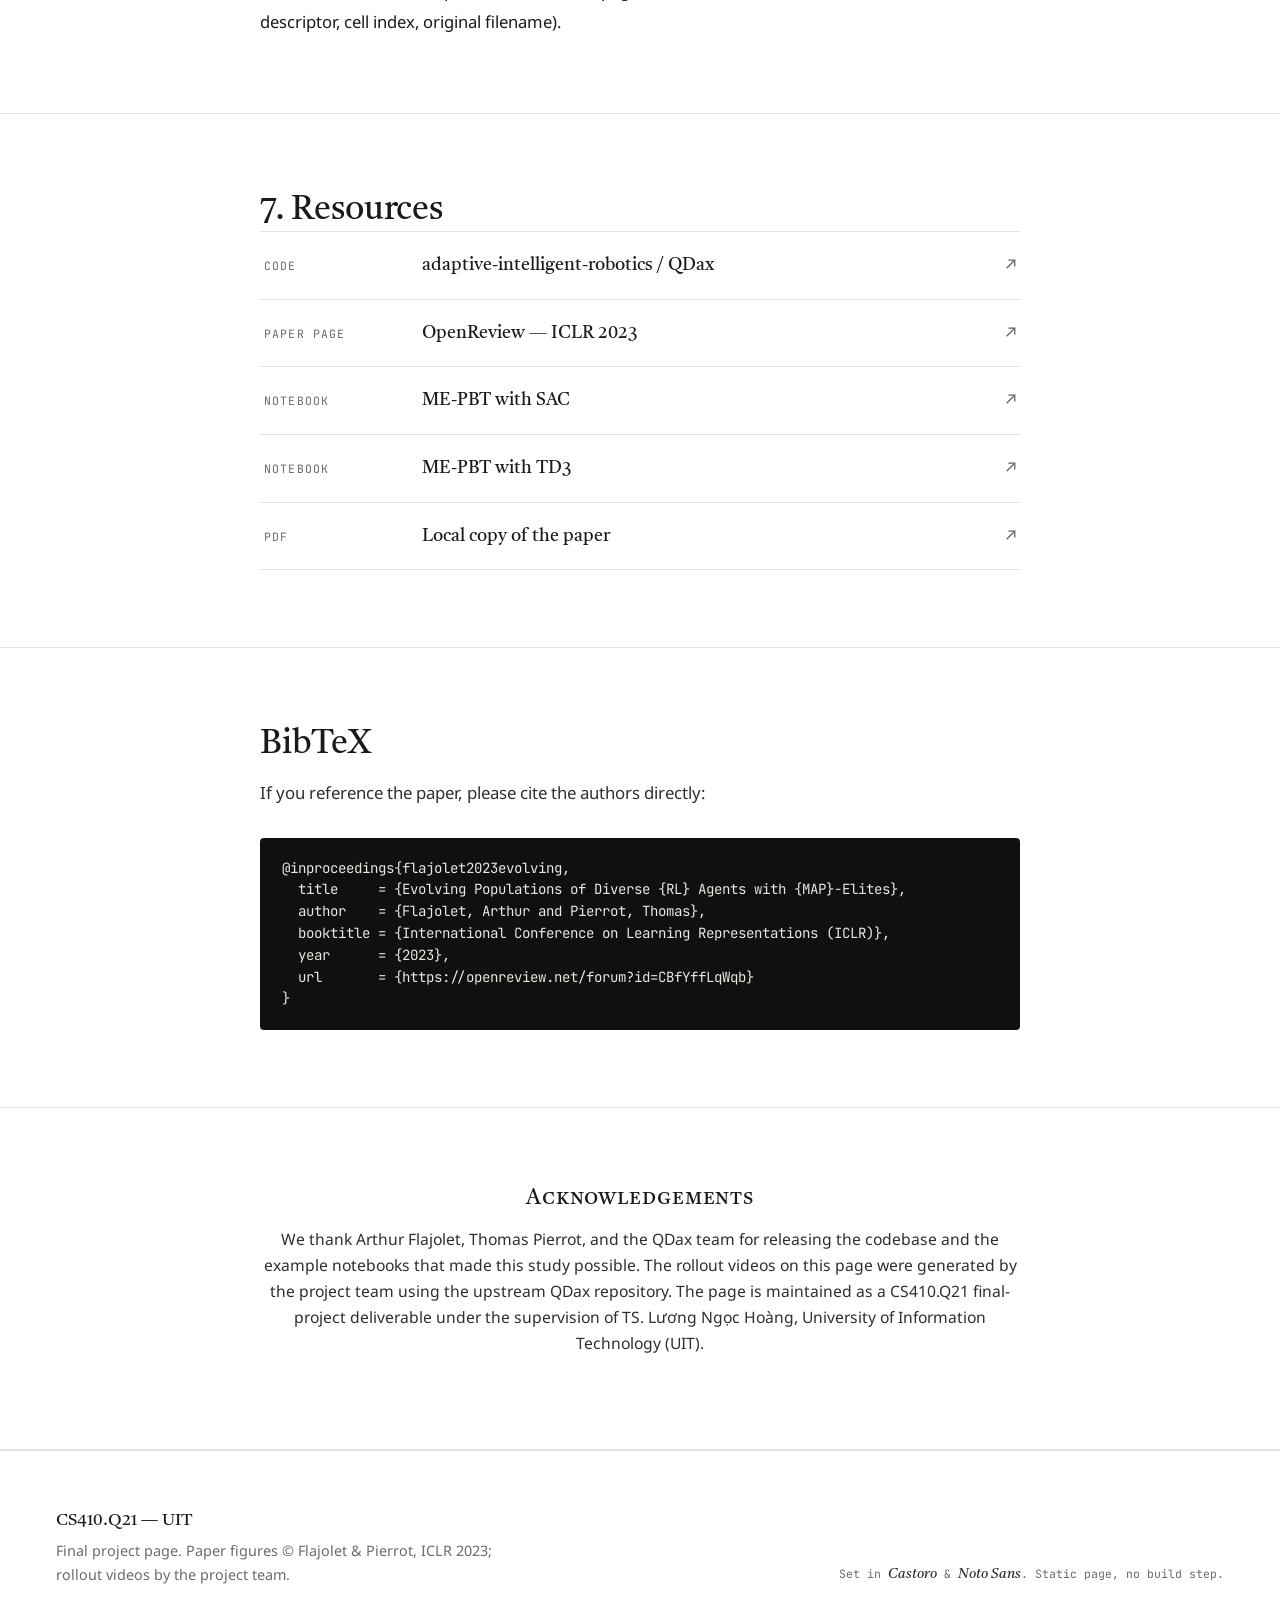
==== commit f61a590e: "Add archive-cell rollouts and reproduction section; fix paper-accuracy issues Reviewer feedback reso" ====
--- a/index.html
+++ b/index.html
@@ -31,6 +31,7 @@
         <a href="#experiments">Experiments</a>
         <a href="#videos">Rollouts</a>
         <a href="#results">Results</a>
+        <a href="#reproduction">Reproduction</a>
         <a href="#bibtex">BibTeX</a>
       </nav>
     </header>
@@ -207,12 +208,22 @@
             inner learner is SAC or TD3.
           </p>
           <p>
-            The training loop alternates between (i) collecting experience and
-            running gradient steps for every agent in the population, and
-            (ii) evaluating each agent's behavior descriptor and competing it
-            into the archive cell it lands in. Hyperparameters of strong cells
-            are inherited by weak ones — population-based training, but with
-            diversity as the selection criterion.
+            The training loop alternates between two updates. The
+            <strong>population update</strong> ranks the current agents by
+            fitness: the bottom <em>p</em>% are replaced by copies of agents
+            sampled from the top <em>n</em>%, and a fraction <em>k</em> of
+            the middle band is replaced by random samples from the
+            MAP-Elites repertoire. When agents are replaced, their
+            hyperparameters are <strong>resampled</strong> from a
+            pre-specified range — they are not copied from the strong
+            agents. The <strong>repertoire update</strong> then runs the
+            usual MAP-Elites step: pick a parent from the repertoire, apply
+            the isoline variation operator to its policy and learnable
+            parameters (offspring <em>do</em> inherit the parent's
+            hyperparameters here), evaluate, and insert into the descriptor
+            cell. Diversity comes from the archive, fitness from the RL
+            inner loop, and exploration over the hyperparameter space comes
+            from the population update.
           </p>
         </div>
       </section>
@@ -260,7 +271,13 @@
       <section id="videos" class="section" aria-labelledby="videos-h">
         <h2 id="videos-h">4. Rollout videos</h2>
         <p class="section-lede">
-          Representative agents drawn from the archive. Filter by task family;
+          Representative agents drawn from the PBT-MAP-Elites archive across
+          three tasks. The cards tagged with explicit fitness and
+          behavior-descriptor values (<em>fit&hairsp;…</em>, <em>bd&hairsp;…</em>)
+          are individual archive cells from our reproduction runs — see the
+          <a href="#reproduction">reproduction manifest</a> below for their
+          provenance. The remaining cards are demonstration rollouts
+          unconnected to a specific archive cell. Filter by task family;
           starting one video pauses the others.
         </p>
 
@@ -297,6 +314,45 @@
             </div>
           </article>
 
+          <article class="video-card" data-category="locomotion">
+            <div class="video-wrap">
+              <video controls preload="metadata" poster="assets/posters/walker2d-archive-best.jpg">
+                <source src="assets/videos/walker2d-archive-best.mp4" type="video/mp4">
+              </video>
+            </div>
+            <div class="video-meta">
+              <p class="card-tag">Walker2d-Uni · best elite · fit&nbsp;1383, bd&nbsp;(0.51,&nbsp;0.85)</p>
+              <h3>Highest-fitness biped gait</h3>
+              <p>The archive's top elite — a balanced bipedal gait with foot-contact descriptor (0.51,&nbsp;0.85).</p>
+            </div>
+          </article>
+
+          <article class="video-card" data-category="locomotion">
+            <div class="video-wrap">
+              <video controls preload="metadata" poster="assets/posters/walker2d-archive-gait-low.jpg">
+                <source src="assets/videos/walker2d-archive-gait-low.mp4" type="video/mp4">
+              </video>
+            </div>
+            <div class="video-meta">
+              <p class="card-tag">Walker2d-Uni · cell idx&nbsp;52 · fit&nbsp;1206, bd&nbsp;(0.28,&nbsp;0.90)</p>
+              <h3>Low-contact gait variant</h3>
+              <p>A different cell of the descriptor archive — foot&nbsp;1 spends much less time in contact than the best elite, producing a visibly different gait.</p>
+            </div>
+          </article>
+
+          <article class="video-card" data-category="locomotion">
+            <div class="video-wrap">
+              <video controls preload="metadata" poster="assets/posters/walker2d-archive-gait-high.jpg">
+                <source src="assets/videos/walker2d-archive-gait-high.mp4" type="video/mp4">
+              </video>
+            </div>
+            <div class="video-meta">
+              <p class="card-tag">Walker2d-Uni · cell idx&nbsp;238 · fit&nbsp;1044, bd&nbsp;(1.00,&nbsp;0.65)</p>
+              <h3>High-contact gait variant</h3>
+              <p>Opposite corner of the descriptor space — foot&nbsp;1 is in contact nearly all the time. Lower fitness, but very different motor pattern.</p>
+            </div>
+          </article>
+
           <article class="video-card wide" data-category="trap">
             <div class="video-wrap">
               <video controls preload="metadata" poster="assets/posters/rollout.jpg">
@@ -333,6 +389,45 @@
               <p class="card-tag">Trap · top-down</p>
               <h3>Clearing the trap</h3>
               <p>A shorter rollout where the agent commits to a direct path through.</p>
+            </div>
+          </article>
+
+          <article class="video-card" data-category="trap">
+            <div class="video-wrap">
+              <video controls preload="metadata" poster="assets/posters/anttrap-escape-up.jpg">
+                <source src="assets/videos/anttrap-escape-up.mp4" type="video/mp4">
+              </video>
+            </div>
+            <div class="video-meta">
+              <p class="card-tag">AntTrap · escape · fit&nbsp;1472, bd&nbsp;(30.0,&nbsp;+6.4)</p>
+              <h3>Trap escape, northern path</h3>
+              <p>The archive's best AntTrap elite. The agent skirts the obstacle to the upper side and reaches the maximum x distance — the goal MAP-Elites is designed to discover.</p>
+            </div>
+          </article>
+
+          <article class="video-card" data-category="trap">
+            <div class="video-wrap">
+              <video controls preload="metadata" poster="assets/posters/anttrap-escape-down.jpg">
+                <source src="assets/videos/anttrap-escape-down.mp4" type="video/mp4">
+              </video>
+            </div>
+            <div class="video-meta">
+              <p class="card-tag">AntTrap · escape · fit&nbsp;1418, bd&nbsp;(29.5,&nbsp;−8.0)</p>
+              <h3>Trap escape, southern path</h3>
+              <p>A second-best elite that escapes by the opposite side. Same task, mirrored solution — direct evidence that the archive preserves alternative escape strategies.</p>
+            </div>
+          </article>
+
+          <article class="video-card" data-category="trap">
+            <div class="video-wrap">
+              <video controls preload="metadata" poster="assets/posters/anttrap-stuck.jpg">
+                <source src="assets/videos/anttrap-stuck.mp4" type="video/mp4">
+              </video>
+            </div>
+            <div class="video-meta">
+              <p class="card-tag">AntTrap · stuck · fit&nbsp;379, bd&nbsp;(0.0,&nbsp;−8.0)</p>
+              <h3>The deceptive local optimum</h3>
+              <p>A low-fitness cell that never crossed the obstacle (final x&nbsp;=&nbsp;0). This is exactly the failure mode reward-only baselines collapse into — the archive keeps it on hand as evidence the search did probe the trap region.</p>
             </div>
           </article>
         </div>
@@ -342,36 +437,131 @@
       <section id="results" class="section" aria-labelledby="results-h">
         <h2 id="results-h">5. Results</h2>
         <p class="section-lede">
-          PBT-MAP-Elites improves both QD score and archive coverage over a
+          PBT-MAP-Elites improves QD score and archive coverage over a
           population-based-training baseline that does not maintain a diversity
-          archive.
+          archive — in all five environments except HumanoidTrap, where the
+          two methods are comparable on coverage but PBT-MAP-Elites (SAC)
+          wins decisively on maximum fitness (it is the only method that
+          solves HumanoidTrap within the paper's budget).
         </p>
 
         <figure class="figure">
-          <img src="assets/results.png" alt="Performance comparison across five QDax/Brax environments.">
+          <img src="assets/results.png" alt="AntTrap repertoire snapshots showing fitness and adapted hyperparameters at four training time points.">
           <figcaption>
-            <strong>Figure 2.</strong> QD score and coverage across the five QDax/Brax
-            benchmark environments. The SAC variant of PBT-MAP-Elites solves
-            HumanoidTrap within budget, a known failure mode for evolutionary
-            baselines without explicit diversity pressure. Reproduced from
-            Flajolet &amp; Pierrot (2023).
+            <strong>Figure 3 (from the paper).</strong> Snapshots of the
+            PBT-MAP-Elites (TD3) repertoire on AntTrap at four training time
+            points. Top row: fitness per archive cell. Middle row: the
+            exploration-noise hyperparameter that PBT adapted per cell.
+            Bottom row: the discount factor <em>γ</em> per cell. The takeaway
+            the authors highlight from this figure is that PBT does
+            <em>not</em> learn a single global hyperparameter setting — it
+            learns locally-coherent maps of hyperparameters that change as
+            training progresses, increasing exploration when the agents need
+            to get around the trap and decreasing it once they have. The
+            figure is reproduced from Flajolet &amp; Pierrot (2023, Fig. 3).
           </figcaption>
         </figure>
 
         <div class="prose">
           <p>
-            The takeaway for the course is that the diversity pressure is not
-            ornamental. It is what lets the population escape the deceptive
-            local optima that defeat reward-only search. When the archive is
-            removed, the population still trains — it just collapses onto a
-            single mode.
+            The takeaway for the course is twofold. First, the diversity
+            pressure is not ornamental — it is what lets the population
+            escape the deceptive local optima that defeat reward-only search.
+            Second, evolving the hyperparameters jointly with the policies
+            (rather than fixing them up front) is what differentiates
+            PBT-MAP-Elites from prior RL-based MAP-Elites methods such as
+            PGA-MAP-Elites and QD-PG: those methods inherit a single
+            user-tuned hyperparameter set and pay for it on environments
+            (notably HumanoidTrap) where the right amount of exploration
+            shifts over training.
+          </p>
+        </div>
+      </section>
+
+      <!-- ───── REPRODUCTION ───── -->
+      <section id="reproduction" class="section" aria-labelledby="repro-h">
+        <h2 id="repro-h">6. Our reproduction</h2>
+        <p class="section-lede">
+          What the team actually ran. The archive videos elsewhere on this
+          page were taken from these runs.
+        </p>
+
+        <div class="prose">
+          <p>
+            We trained PBT-MAP-Elites on two of the paper's five environments
+            using the upstream
+            <a href="https://github.com/adaptive-intelligent-robotics/QDax">QDax</a>
+            implementation. The third zip file the team produced
+            (<code>halfcheetah_s0.zip</code>, intended HalfCheetah-Uni
+            reproduction) and a fourth (<code>ant_uni_s3.zip</code>,
+            intended Ant-Uni reproduction) were corrupted at upload time
+            (missing the ZIP central-directory record on Drive itself, so
+            unrecoverable from our end). Those two environments are
+            therefore not represented in our archive videos. The runs that
+            <em>did</em> complete are:
+          </p>
+        </div>
+
+        <div class="repro-table">
+          <table>
+            <thead>
+              <tr>
+                <th>Environment</th>
+                <th>Algorithm</th>
+                <th>Seed</th>
+                <th>Archive size</th>
+                <th>Cells filled</th>
+                <th>Training budget</th>
+              </tr>
+            </thead>
+            <tbody>
+              <tr>
+                <td>Walker2d-Uni</td>
+                <td>PBT-MAP-Elites (SAC)</td>
+                <td>2</td>
+                <td>512&nbsp;(CVT)</td>
+                <td>250</td>
+                <td>200 loops &times; 10&nbsp;000 env-steps = 2 M env-steps; net&nbsp;arch&nbsp;2&times;256</td>
+              </tr>
+              <tr>
+                <td>AntTrap</td>
+                <td>PBT-MAP-Elites&nbsp;<small>(variant not recorded in filename)</small></td>
+                <td>0</td>
+                <td>not&nbsp;recorded</td>
+                <td>420</td>
+                <td>not&nbsp;recorded</td>
+              </tr>
+            </tbody>
+          </table>
+          <p class="repro-note">
+            The Walker2d row is read off the QDax notebook output directory
+            name:
+            <code>me_sac_pbt_walker2d_uni_s2_c512_h256_pg10_ga30_loops200_train10000</code>
+            — algorithm (<code>me_sac_pbt</code>), env, seed
+            (<code>s2</code>), centroids (<code>c512</code>), hidden width
+            (<code>h256</code>), policy-gradient steps per loop
+            (<code>pg10</code>), variation iterations per loop
+            (<code>ga30</code>), outer loops (<code>loops200</code>), and
+            env-steps per loop (<code>train10000</code>). The AntTrap zip
+            was flattened to a single directory before upload, so only the
+            seed survives in the artifact metadata.
+          </p>
+        </div>
+
+        <div class="prose">
+          <p>
+            For provenance of the individual archive-cell rollouts shown in
+            §&nbsp;4, see
+            <a href="assets/rollouts-manifest.csv"><code>assets/rollouts-manifest.csv</code></a>
+            — it maps each MP4 on this page to its source archive cell
+            (fitness, behavior descriptor, cell index, original filename).
           </p>
         </div>
       </section>
 
       <!-- ───── RESOURCES ───── -->
       <section id="resources" class="section" aria-labelledby="res-h">
-        <h2 id="res-h">6. Resources</h2>
+        <h2 id="res-h">7. Resources</h2>
 
         <ul class="resource-list">
           <li>
--- a/styles.css
+++ b/styles.css
@@ -26,7 +26,7 @@
 
   /* layout */
   --measure: 760px;            /* main reading column */
-  --measure-wide: 1080px;      /* figures and wide content */
+  --measure-wide: var(--measure); /* figures, videos, and card grids are kept to the text column */
   --pad-x: clamp(20px, 5vw, 56px);
 
   /* motion */
@@ -515,6 +515,64 @@
   font-size: 0.96rem;
   line-height: 1.55;
   color: var(--ink-soft);
+}
+
+/* ── reproduction table ─────────────────────────────────── */
+.repro-table {
+  margin: 24px auto 0;
+  max-width: var(--measure);
+  overflow-x: auto;
+}
+.repro-table table {
+  width: 100%;
+  border-collapse: collapse;
+  font-size: 0.94rem;
+  background: var(--bg);
+}
+.repro-table th,
+.repro-table td {
+  padding: 10px 12px;
+  border-bottom: 1px solid var(--rule);
+  text-align: left;
+  vertical-align: top;
+  line-height: 1.45;
+}
+.repro-table thead th {
+  border-bottom: 1.5px solid var(--ink);
+  font-family: var(--mono);
+  font-size: 0.74rem;
+  letter-spacing: 0.08em;
+  text-transform: uppercase;
+  color: var(--ink);
+  font-weight: 600;
+}
+.repro-table td small {
+  color: var(--muted);
+  font-size: 0.85rem;
+}
+.repro-table code {
+  font-family: var(--mono);
+  font-size: 0.88em;
+  color: var(--ink-soft);
+  background: var(--bg-alt);
+  padding: 1px 6px;
+  border-radius: 3px;
+}
+.repro-note {
+  margin: 14px auto 0;
+  max-width: var(--measure);
+  font-size: 0.9rem;
+  color: var(--muted);
+  line-height: 1.6;
+}
+.repro-note code {
+  word-break: break-all;
+  font-family: var(--mono);
+  font-size: 0.85em;
+  color: var(--ink-soft);
+  background: var(--bg-alt);
+  padding: 1px 5px;
+  border-radius: 3px;
 }
 
 /* ── resources ──────────────────────────────────────────── */
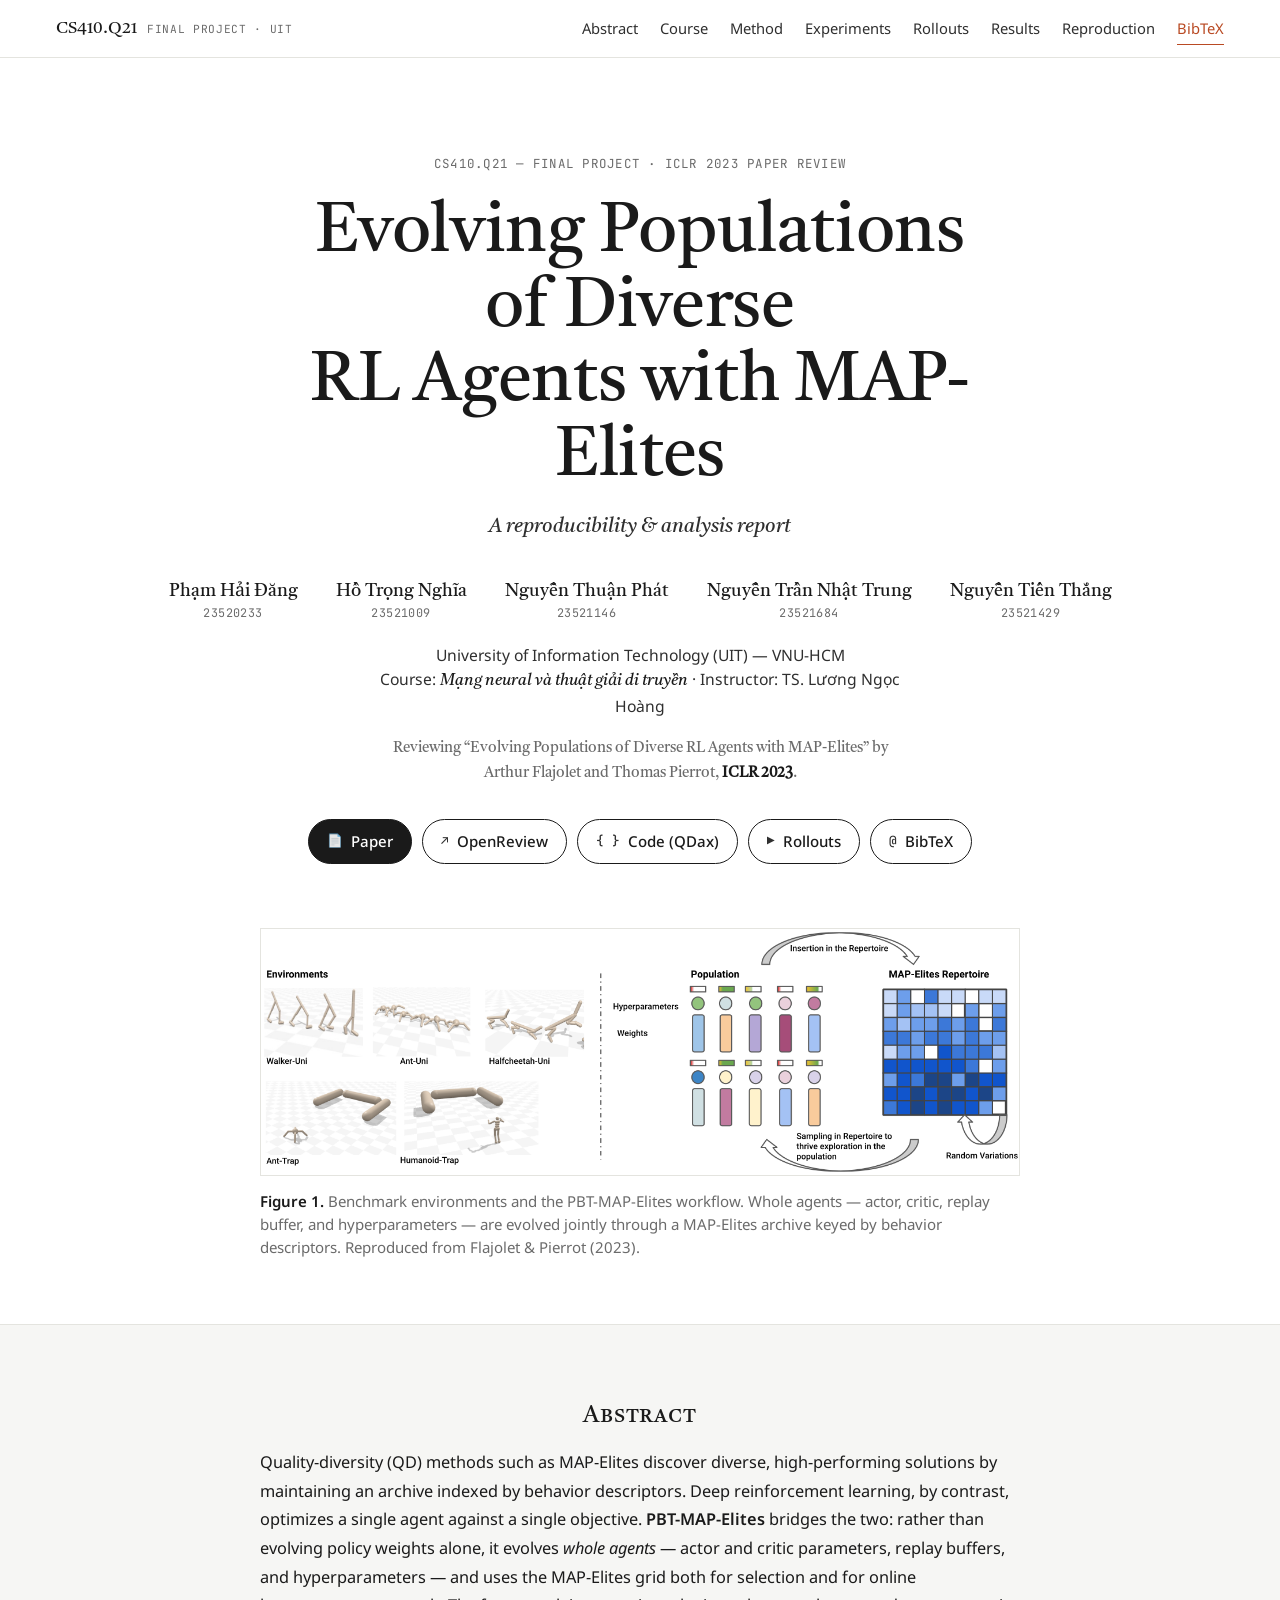
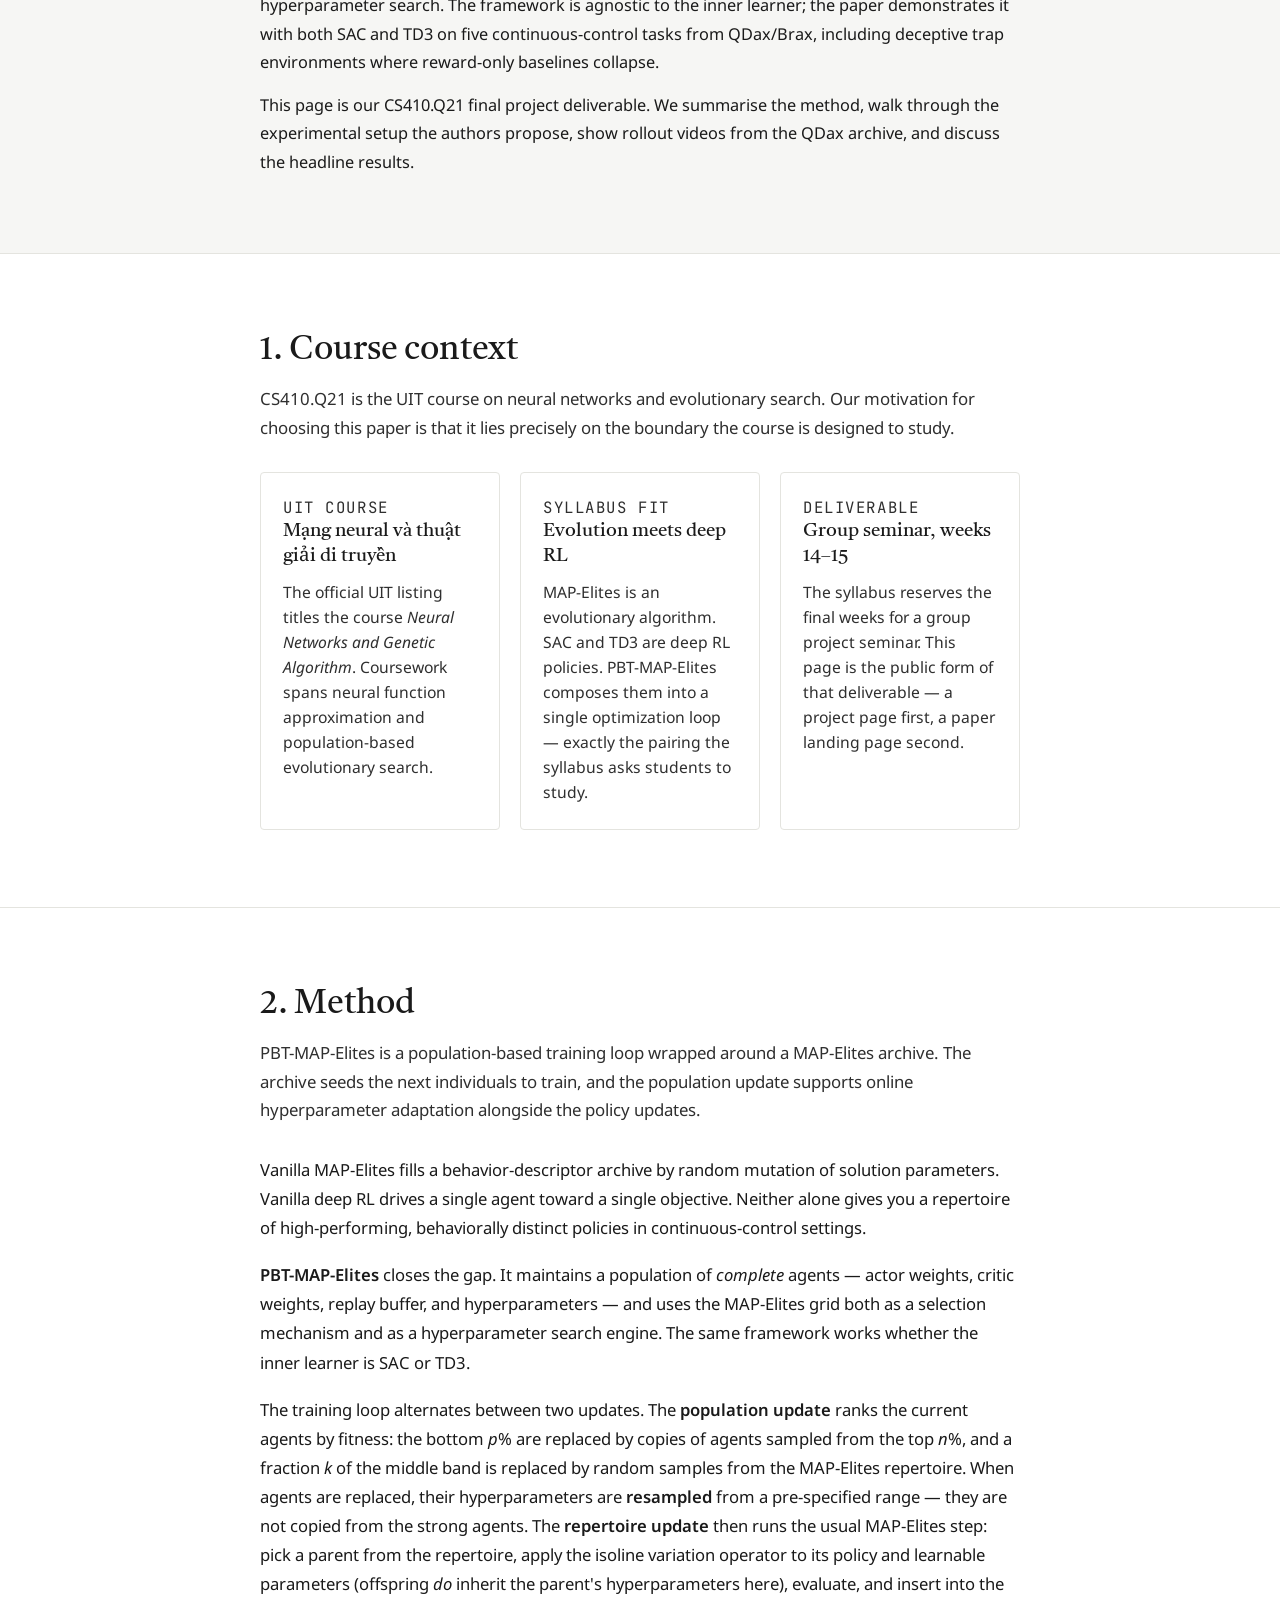
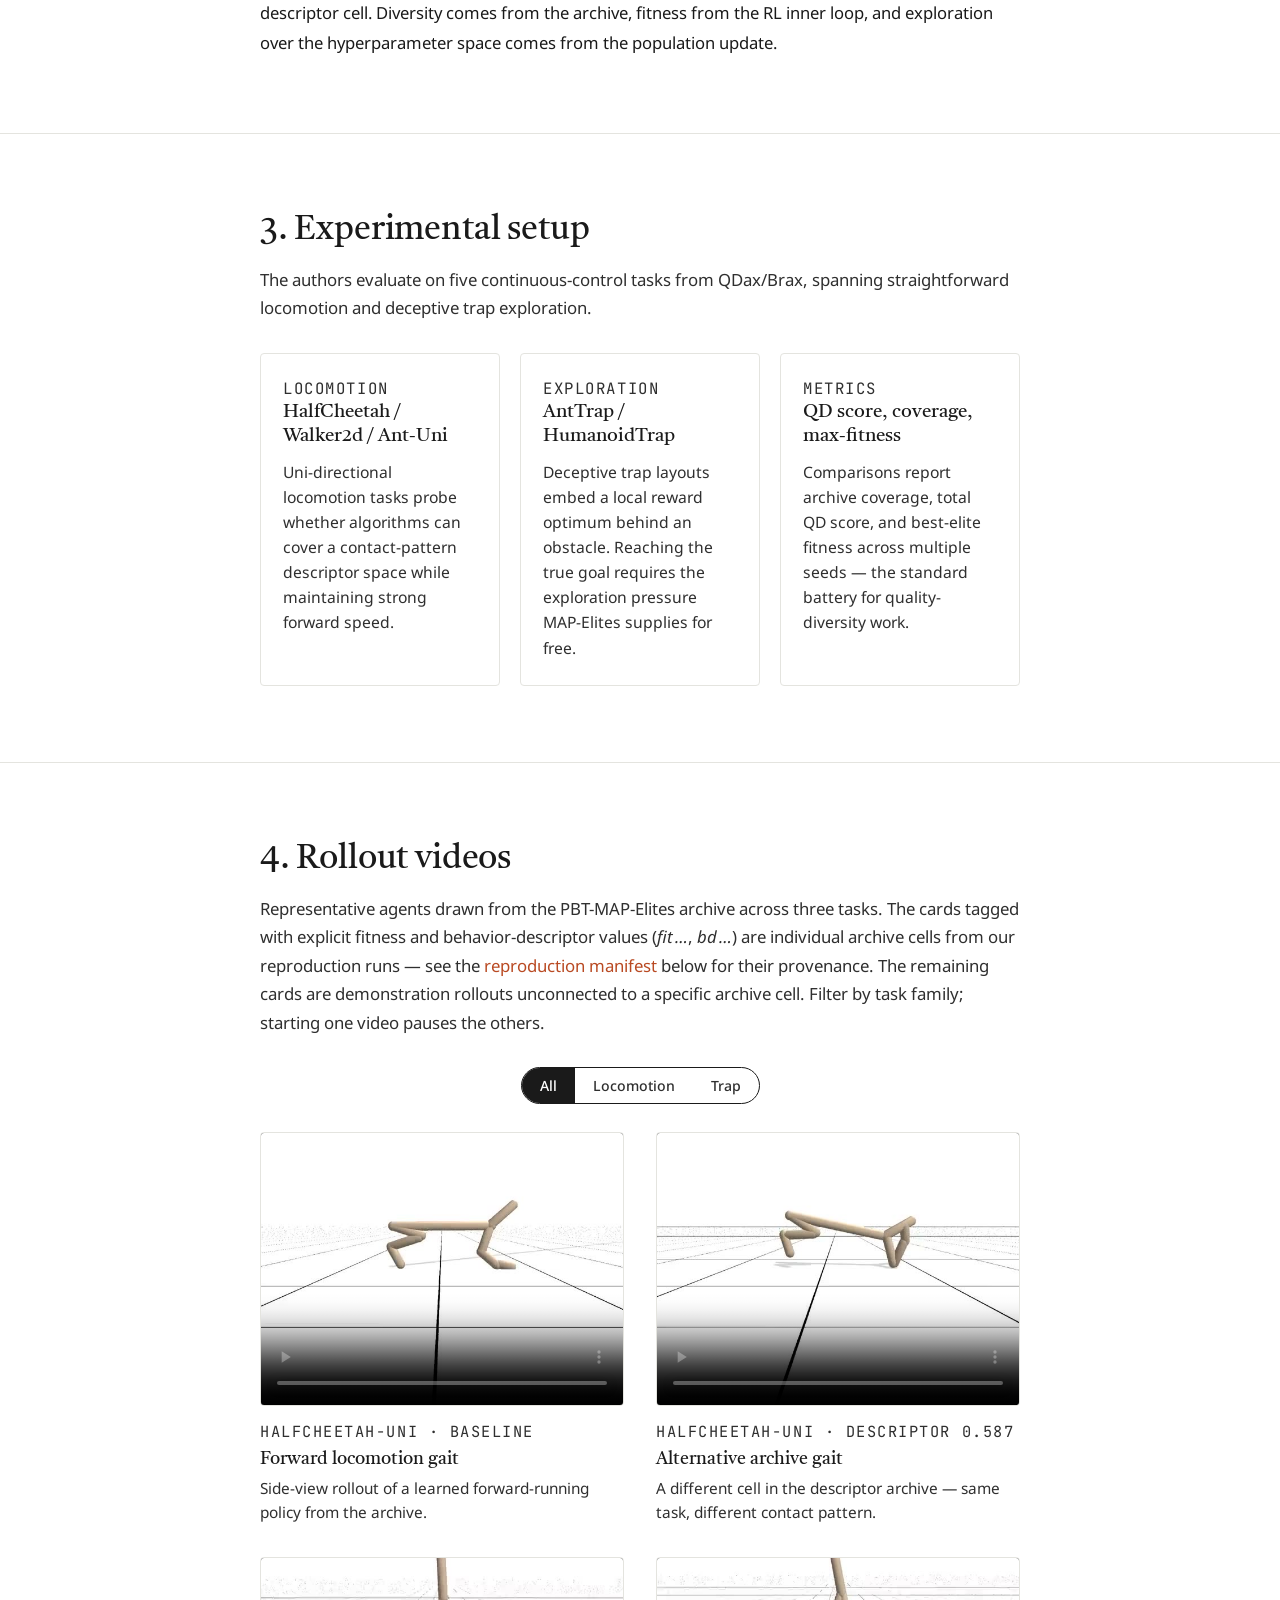
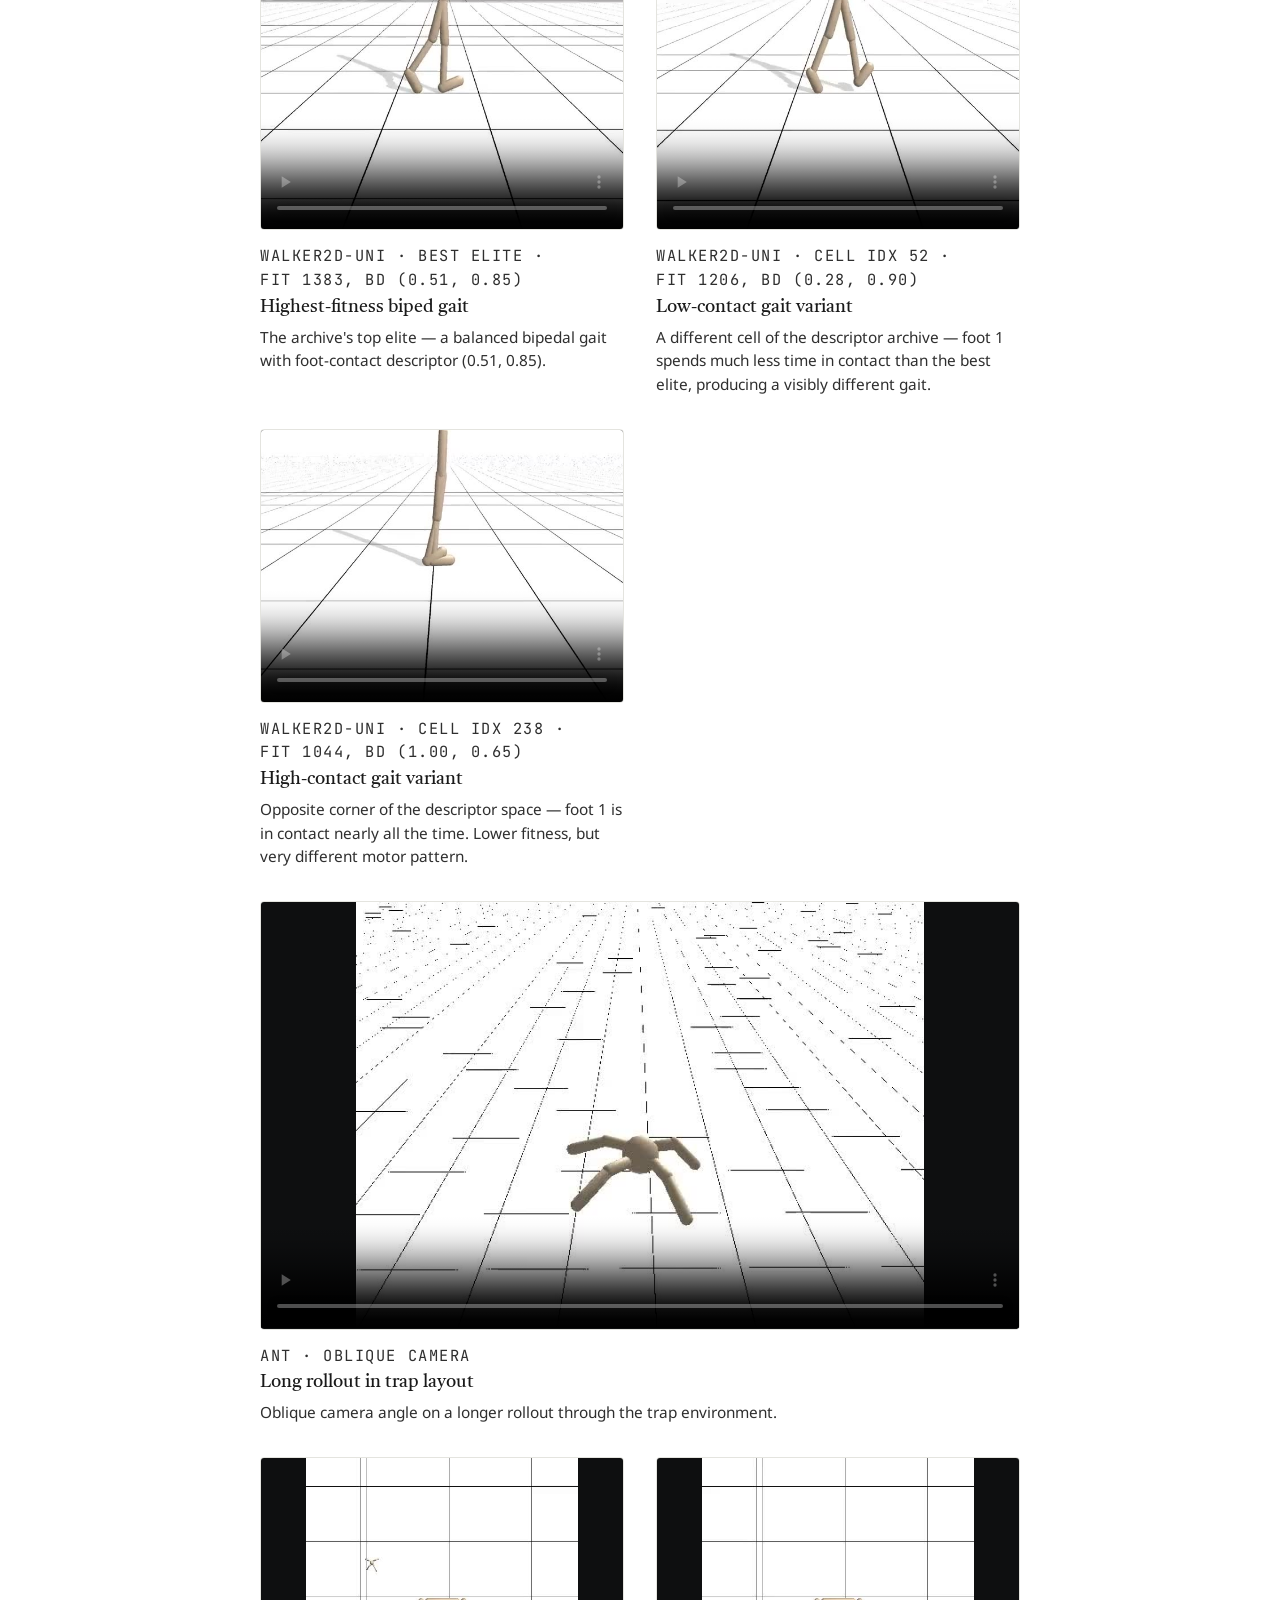
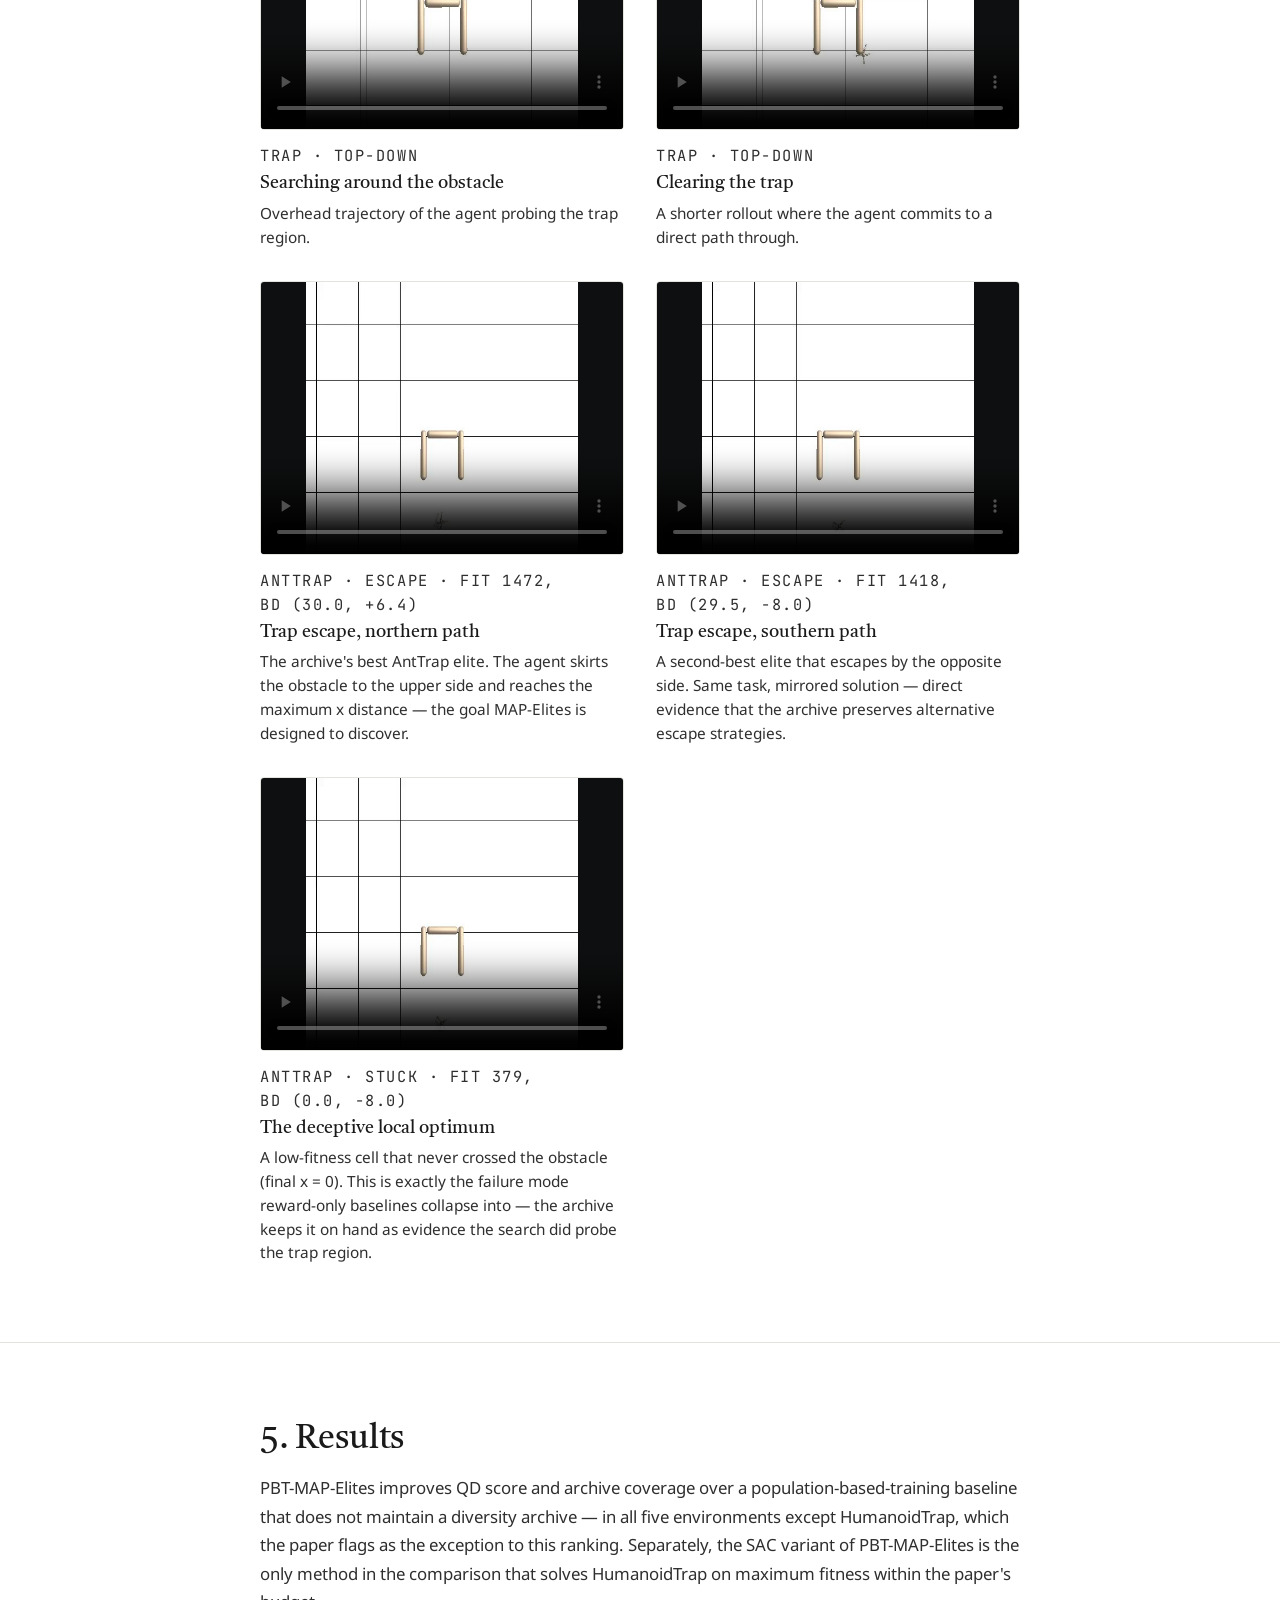
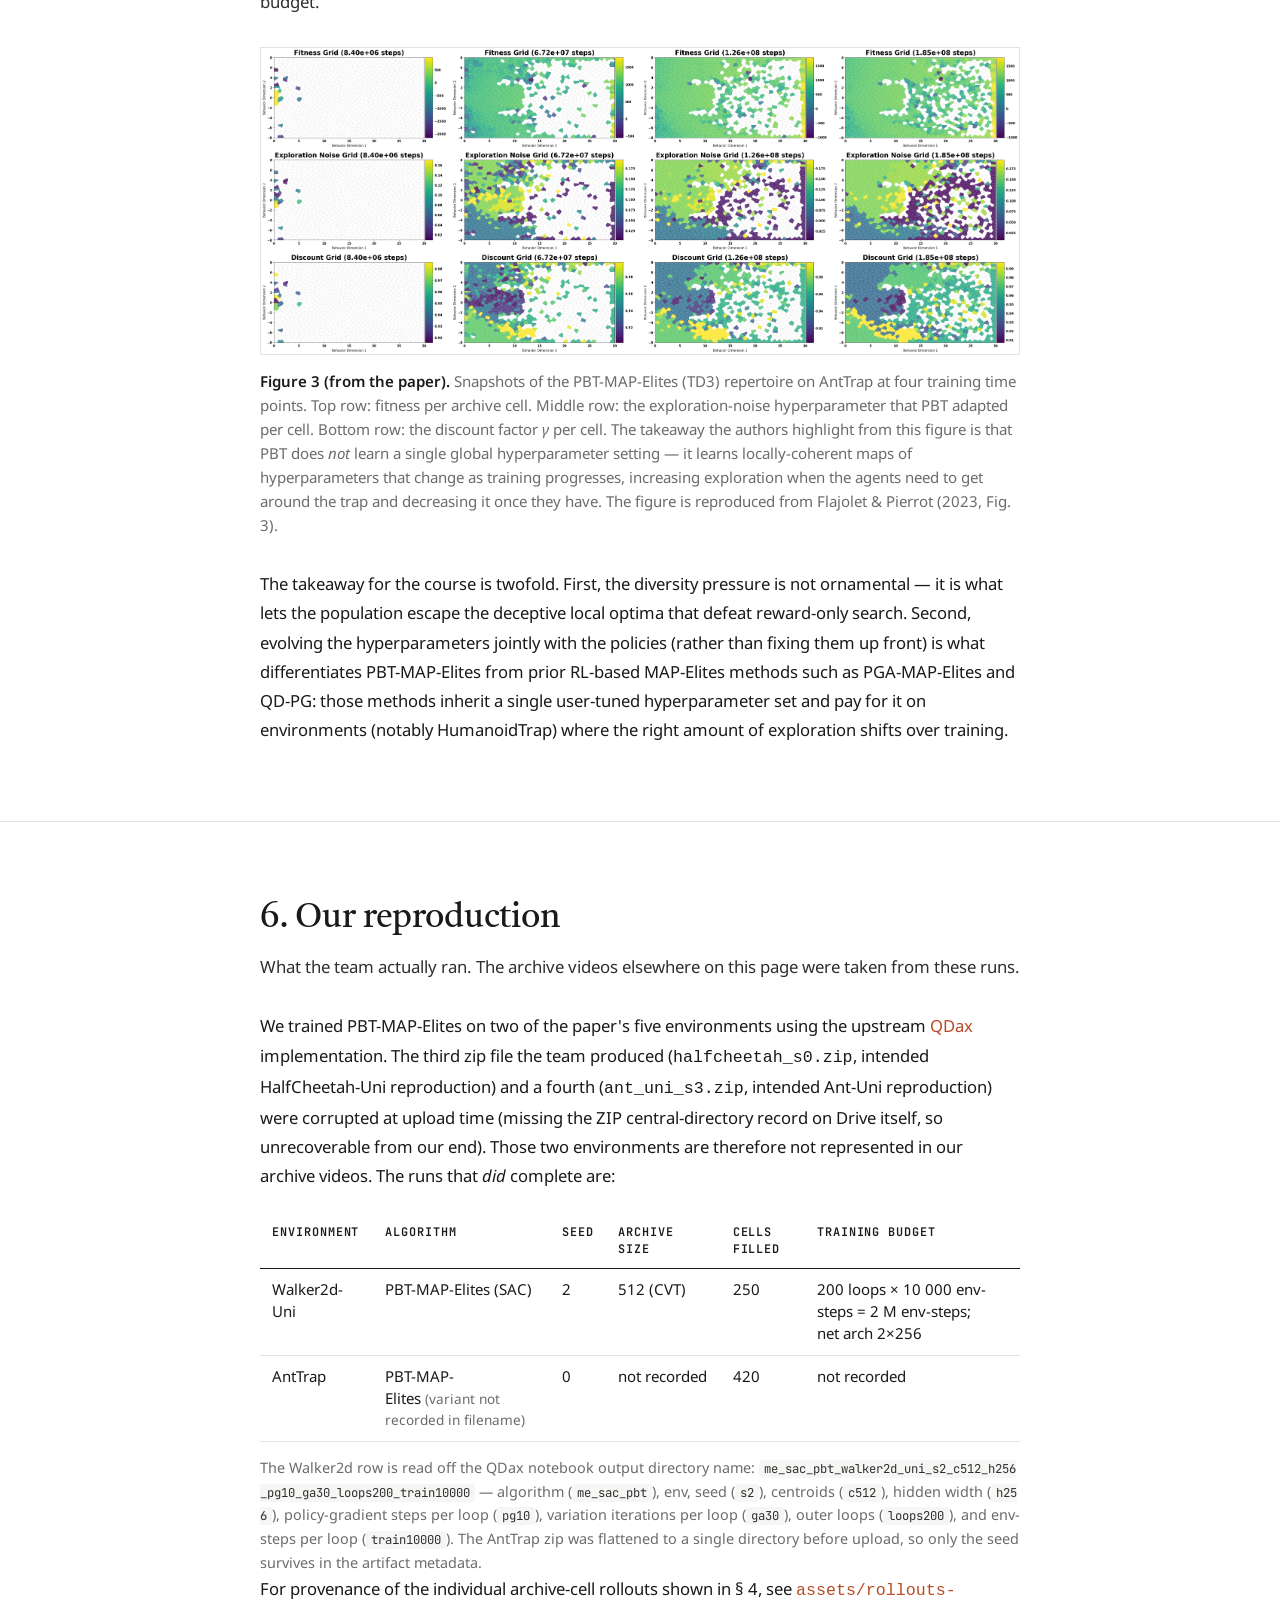
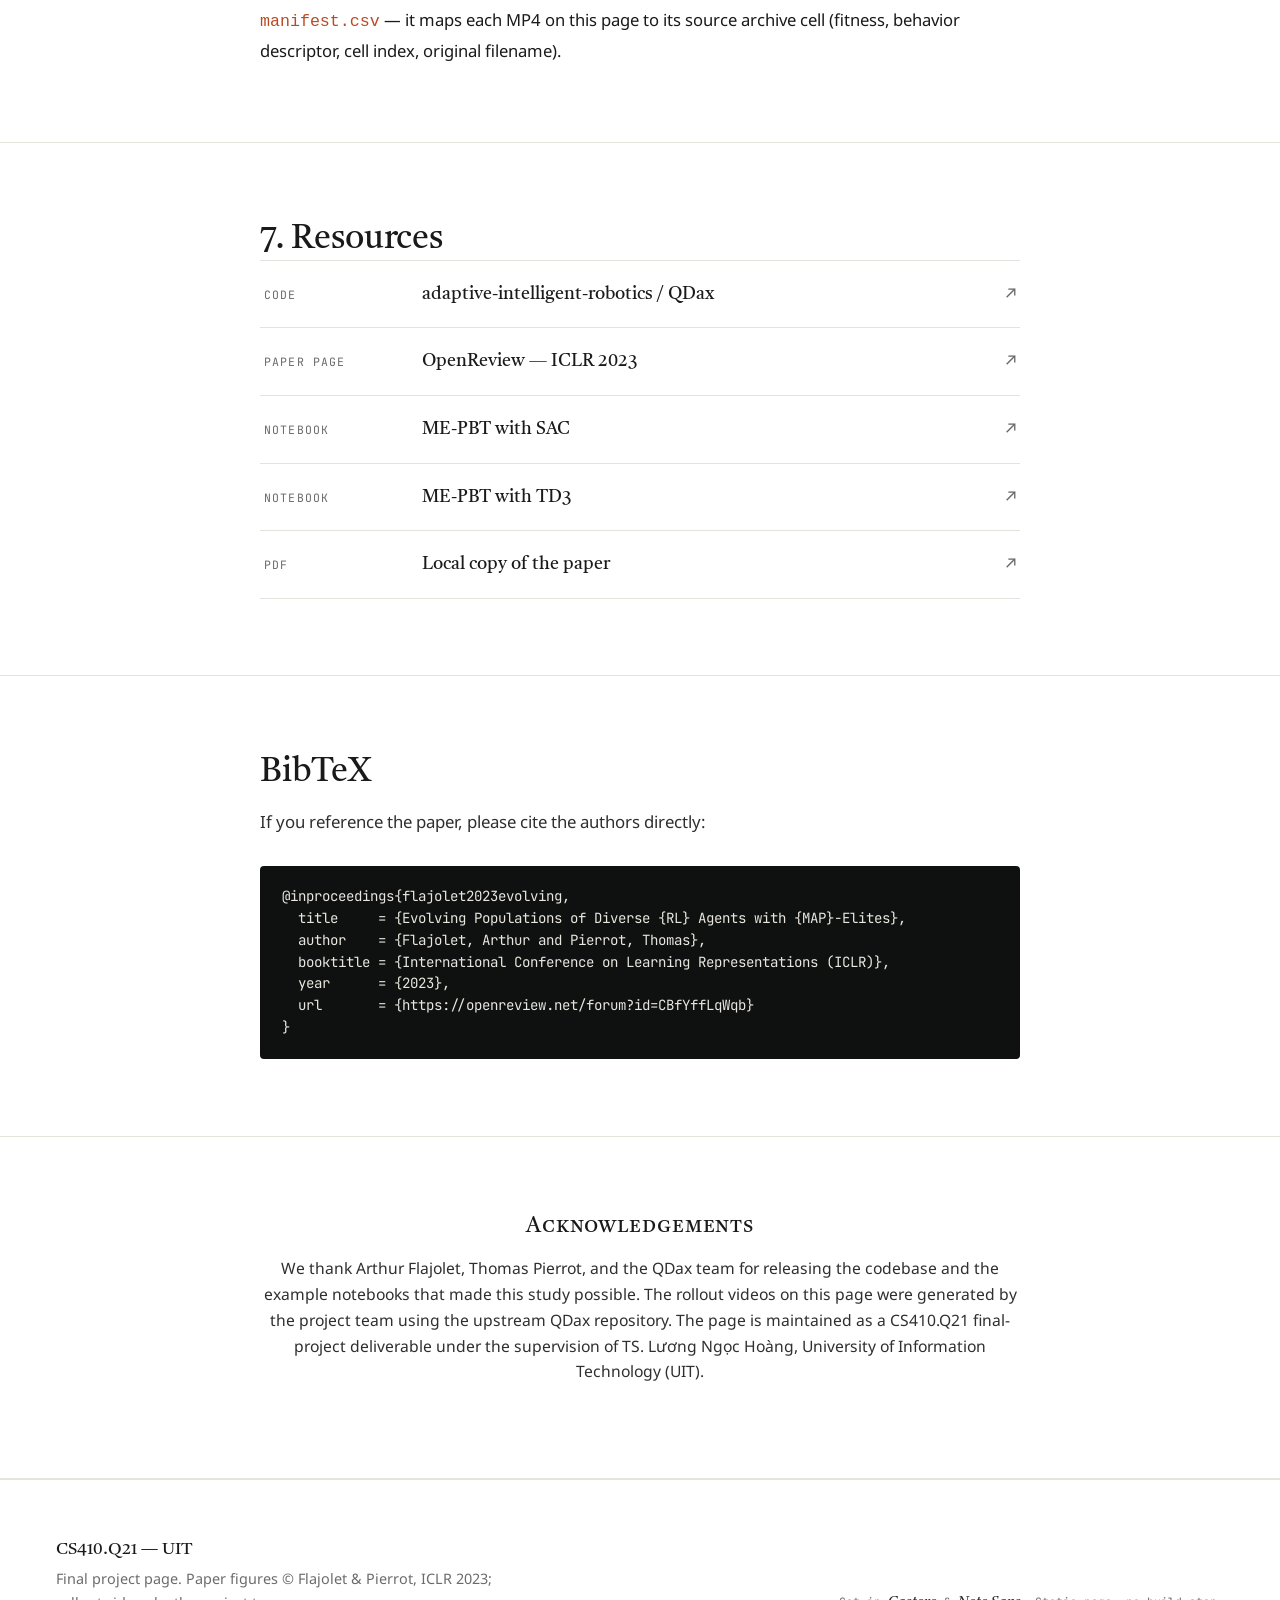
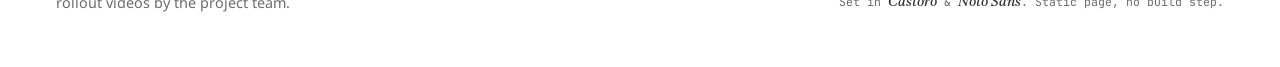
==== commit 56f55862: "Address follow-up review: soften two overreaching wordings - §2 lede: "propagates strong hyperparame" ====
--- a/index.html
+++ b/index.html
@@ -186,9 +186,9 @@
         <h2 id="method-h">2. Method</h2>
         <p class="section-lede">
           PBT-MAP-Elites is a population-based training loop wrapped around a
-          MAP-Elites archive. The archive both selects the next individuals to
-          train and propagates strong hyperparameter configurations across the
-          population.
+          MAP-Elites archive. The archive seeds the next individuals to
+          train, and the population update supports online hyperparameter
+          adaptation alongside the policy updates.
         </p>
 
         <div class="prose">
@@ -439,10 +439,11 @@
         <p class="section-lede">
           PBT-MAP-Elites improves QD score and archive coverage over a
           population-based-training baseline that does not maintain a diversity
-          archive — in all five environments except HumanoidTrap, where the
-          two methods are comparable on coverage but PBT-MAP-Elites (SAC)
-          wins decisively on maximum fitness (it is the only method that
-          solves HumanoidTrap within the paper's budget).
+          archive — in all five environments except HumanoidTrap, which the
+          paper flags as the exception to this ranking. Separately, the SAC
+          variant of PBT-MAP-Elites is the only method in the comparison
+          that solves HumanoidTrap on maximum fitness within the paper's
+          budget.
         </p>
 
         <figure class="figure">
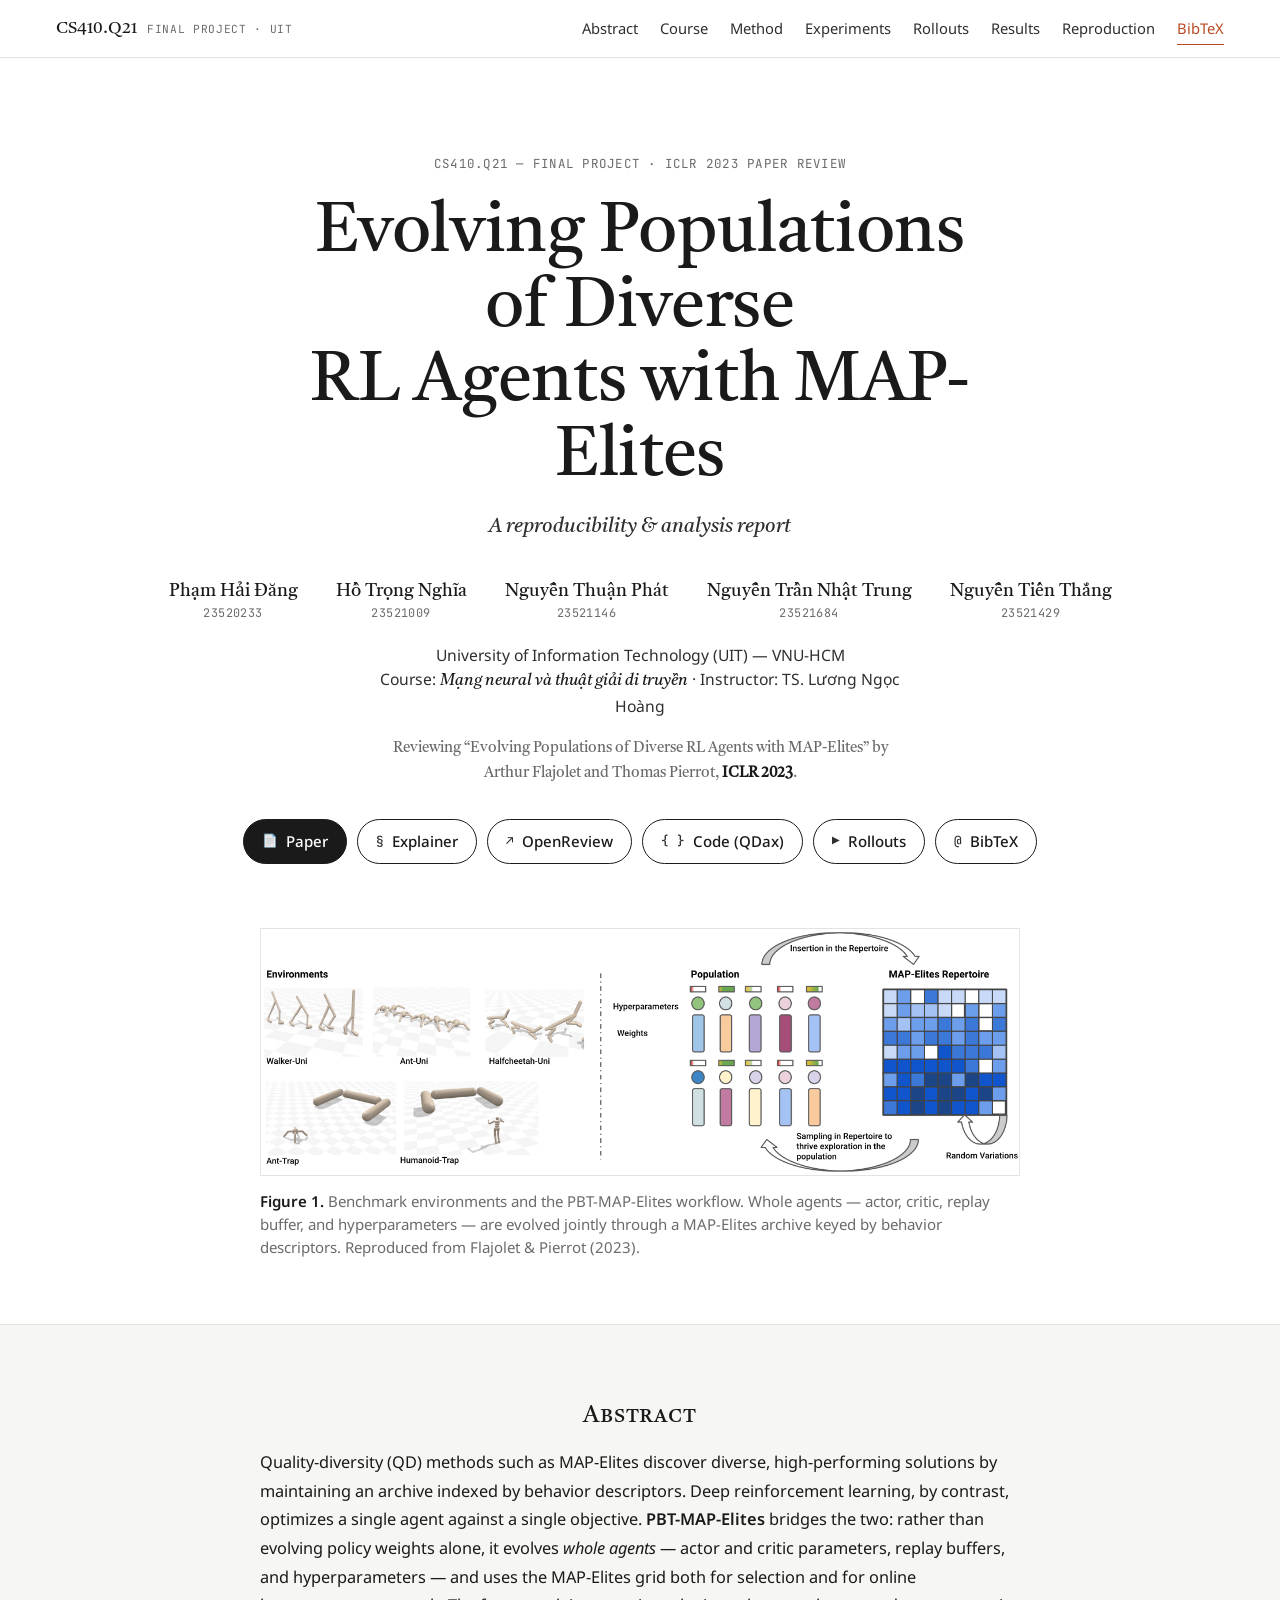
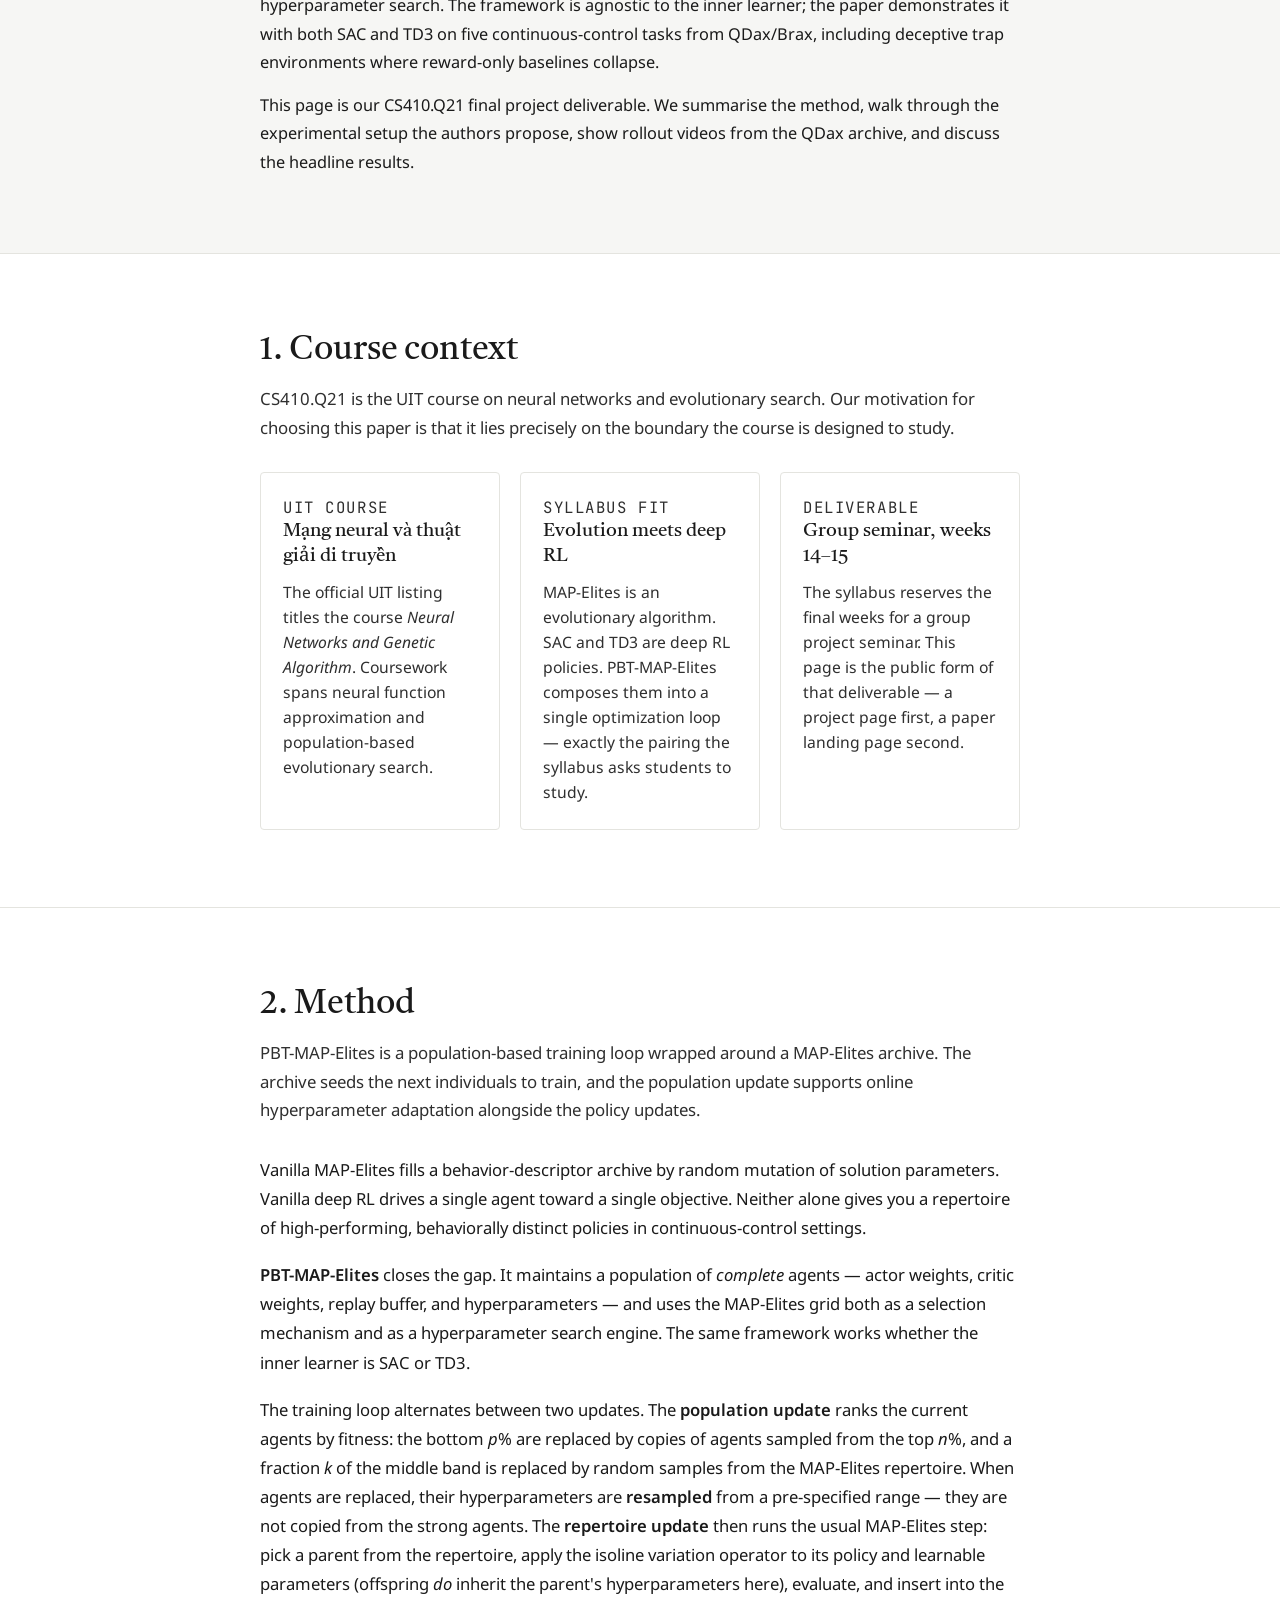
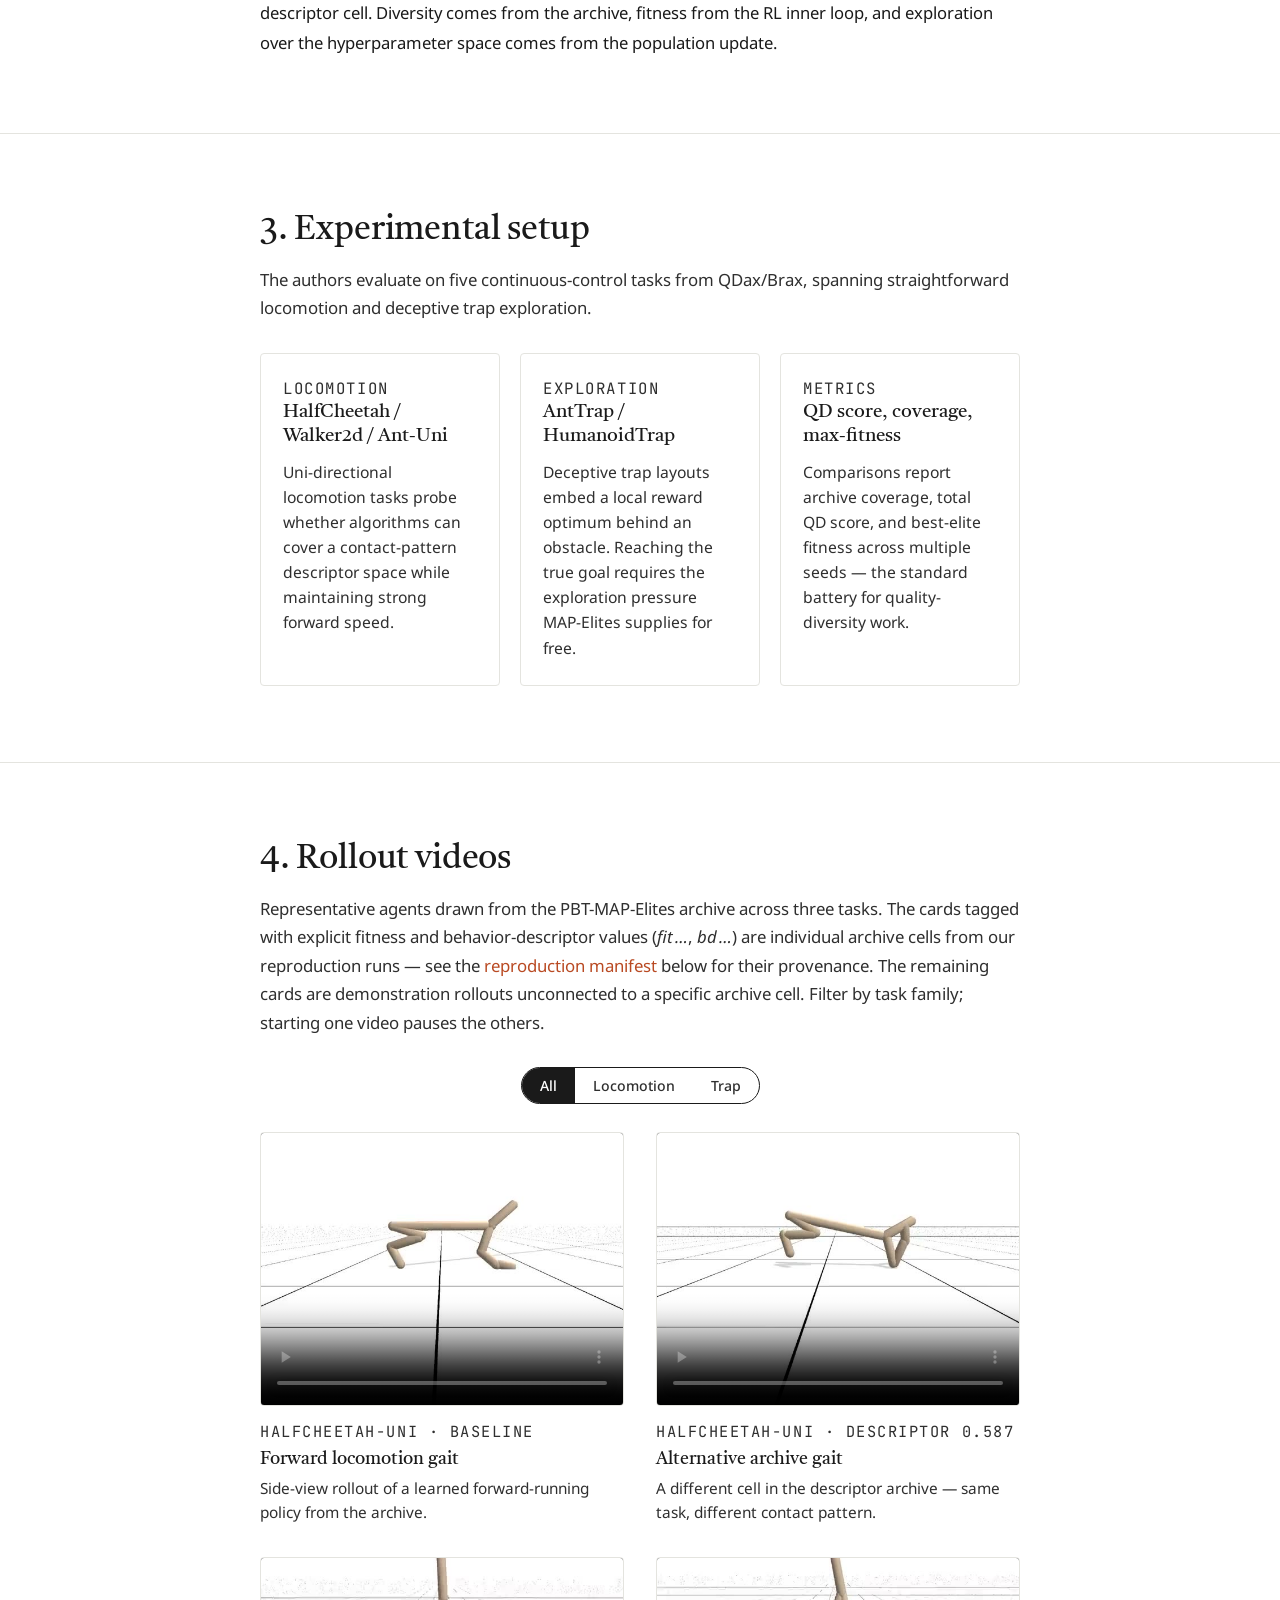
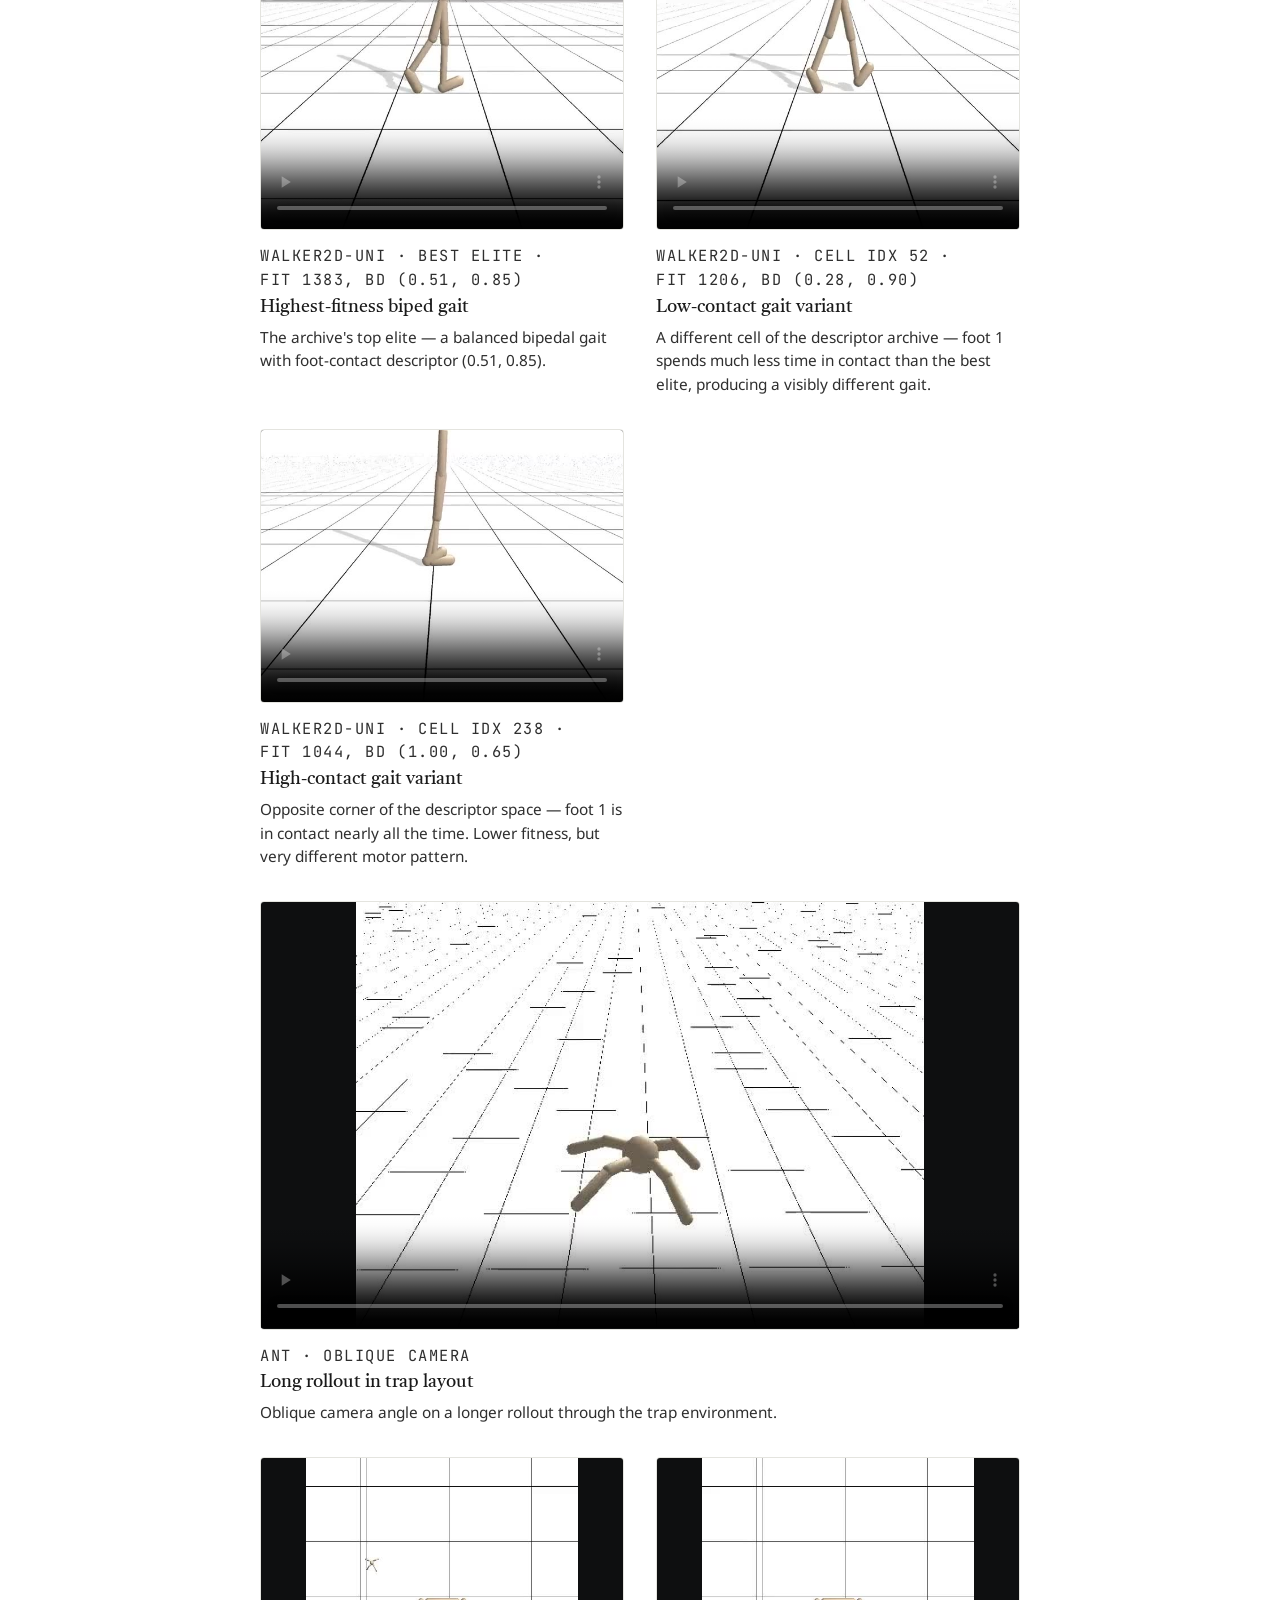
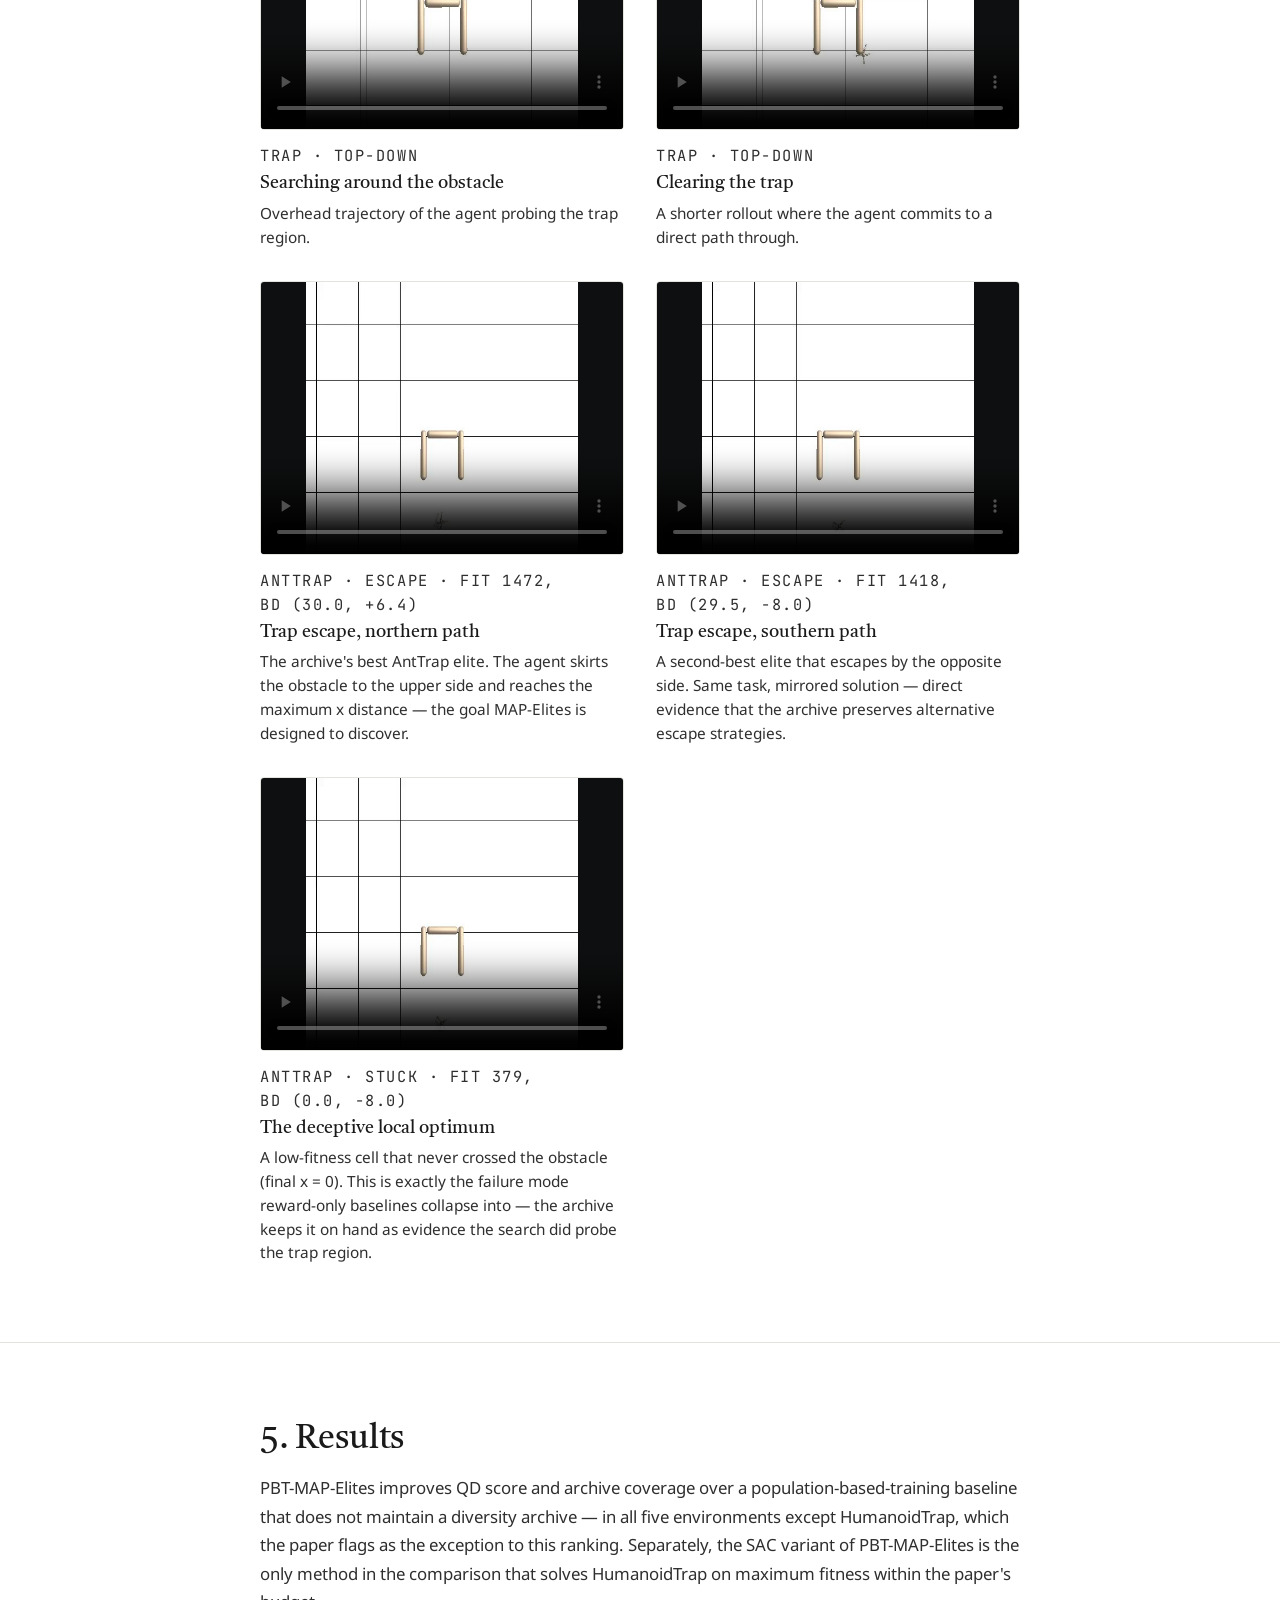
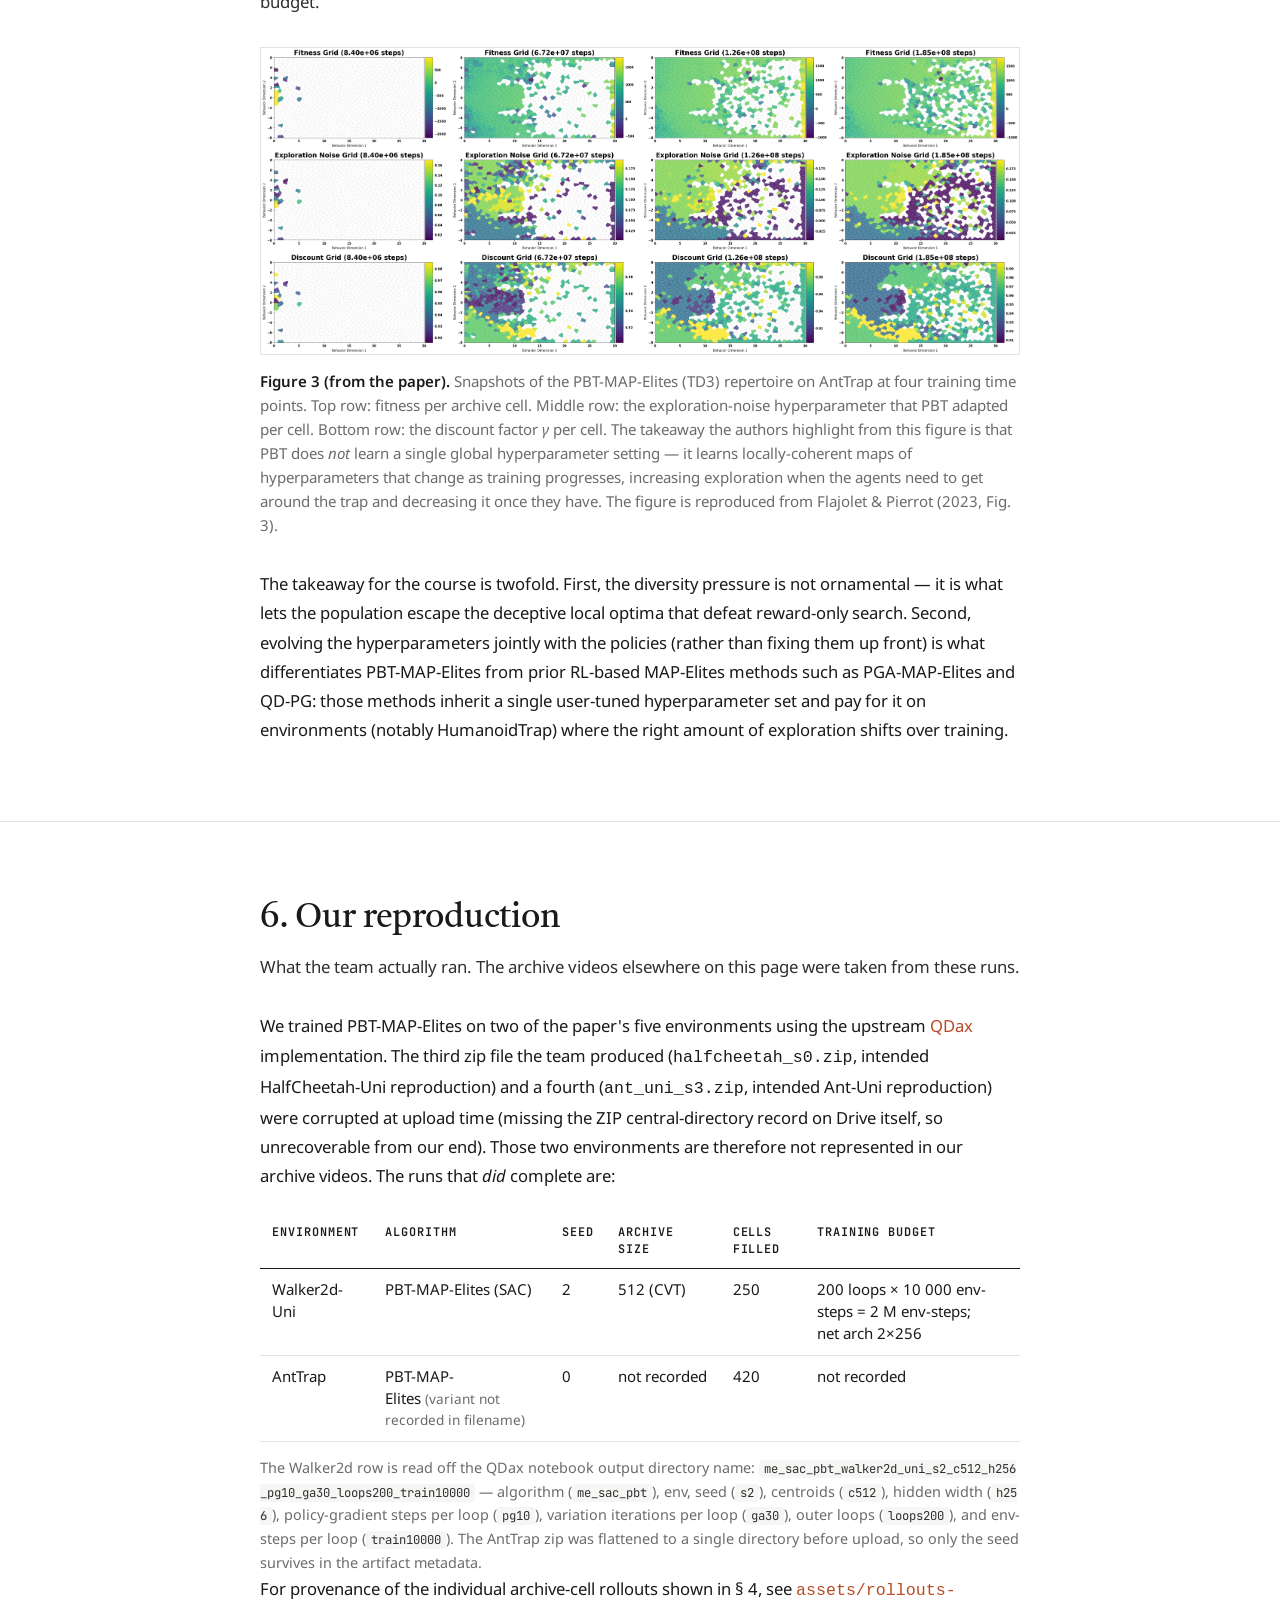
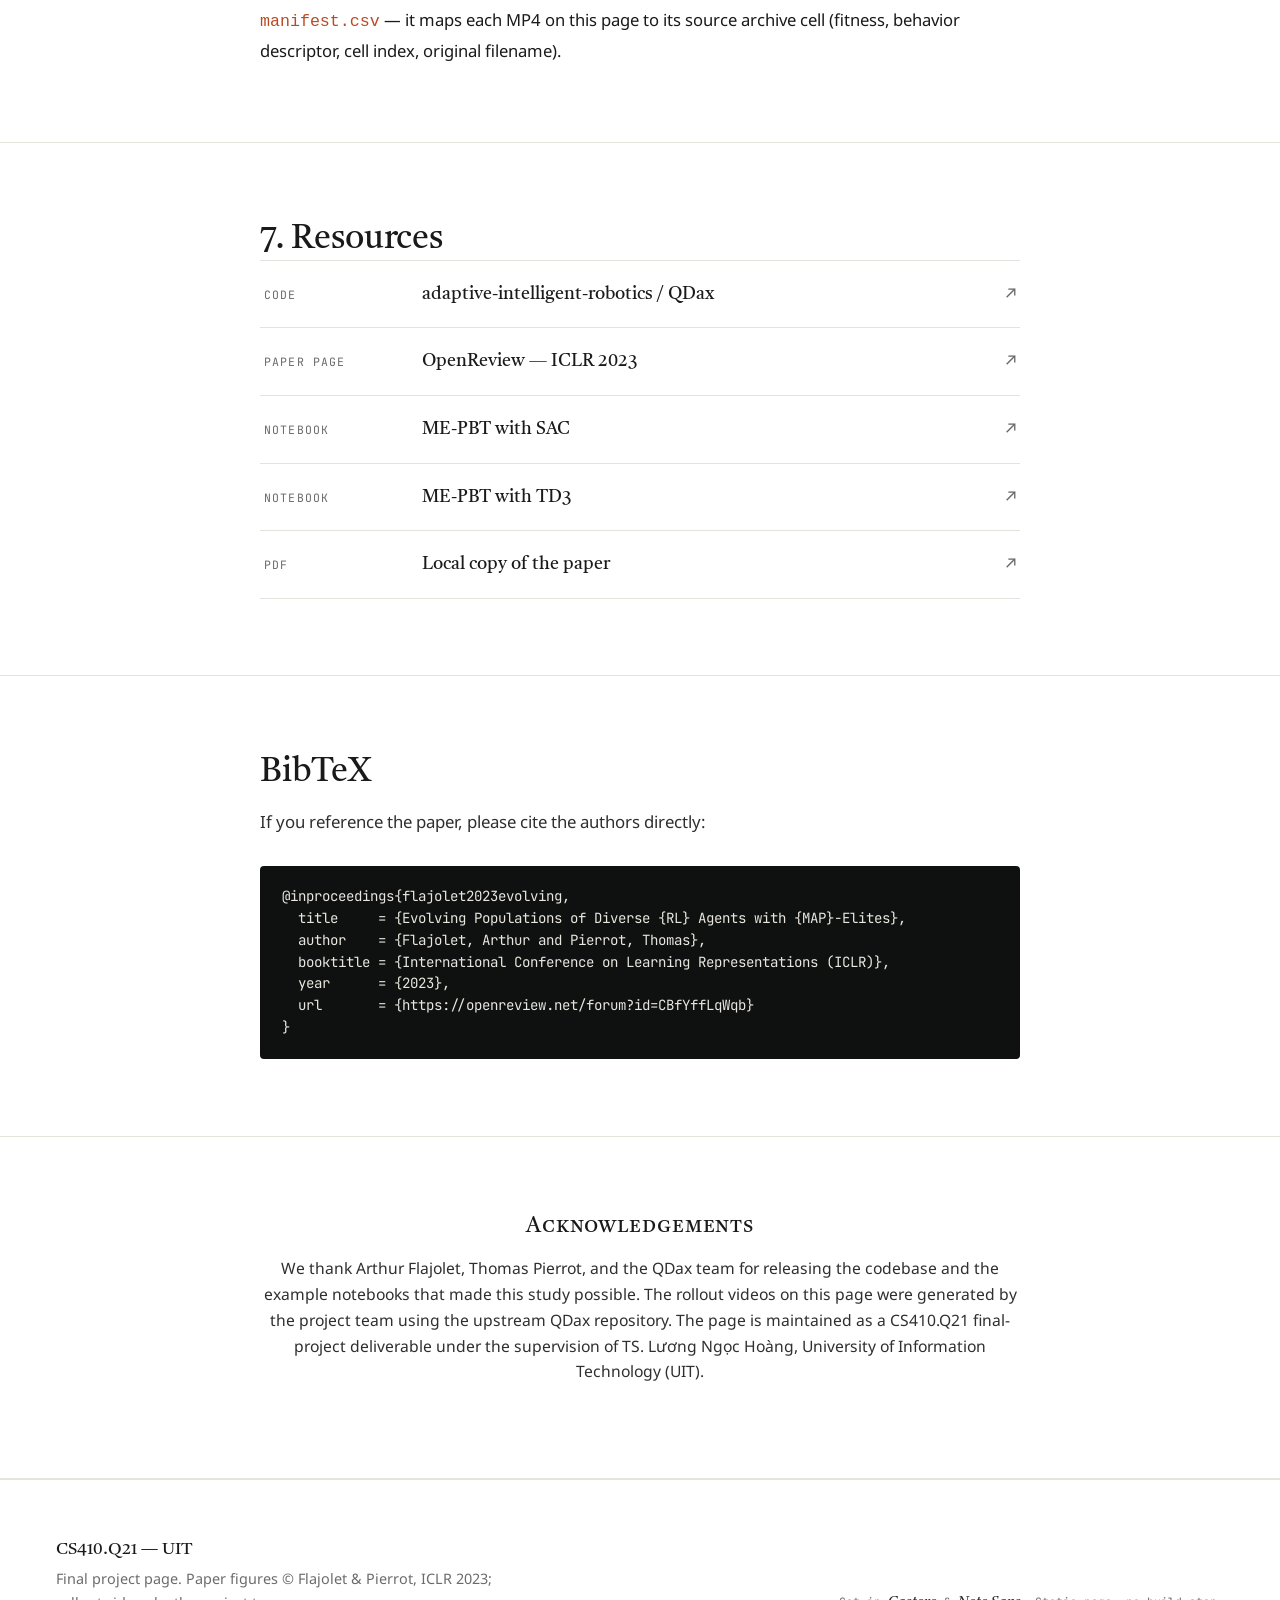
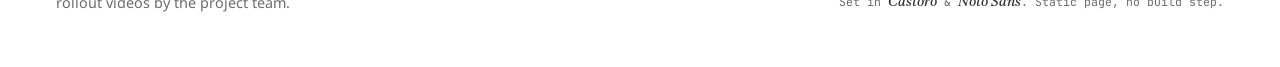
==== commit 244c619c: "Add three-part visual explainer (Primitives, Lineage, PBT-MAP-Elites) Standalone long-form pages at " ====
--- a/index.html
+++ b/index.html
@@ -85,6 +85,10 @@
           <a class="pill primary" href="6235_evolving_populations_of_divers.pdf">
             <span class="pill-icon" aria-hidden="true">📄</span>
             <span>Paper</span>
+          </a>
+          <a class="pill" href="learn/01-quality-diversity.html">
+            <span class="pill-icon" aria-hidden="true">§</span>
+            <span>Explainer</span>
           </a>
           <a class="pill" href="https://openreview.net/forum?id=CBfYffLqWqb">
             <span class="pill-icon" aria-hidden="true">↗</span>
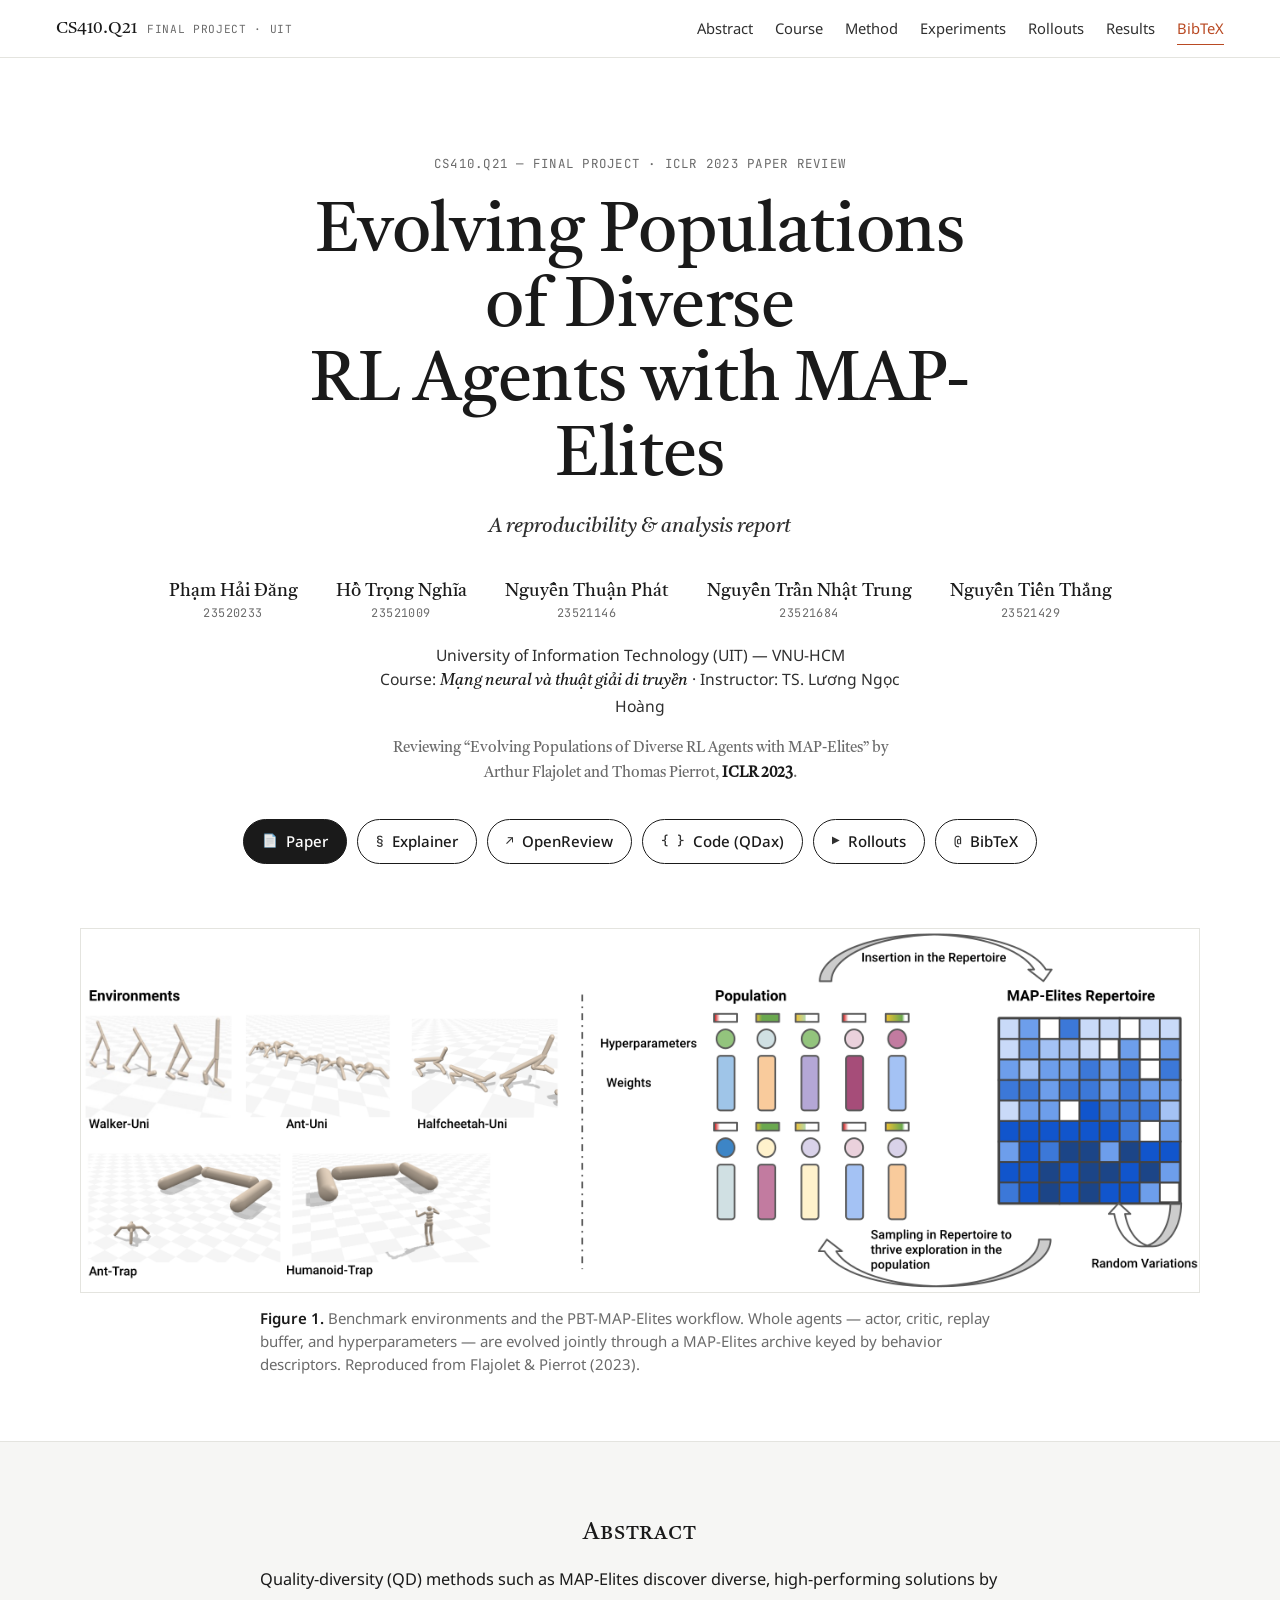
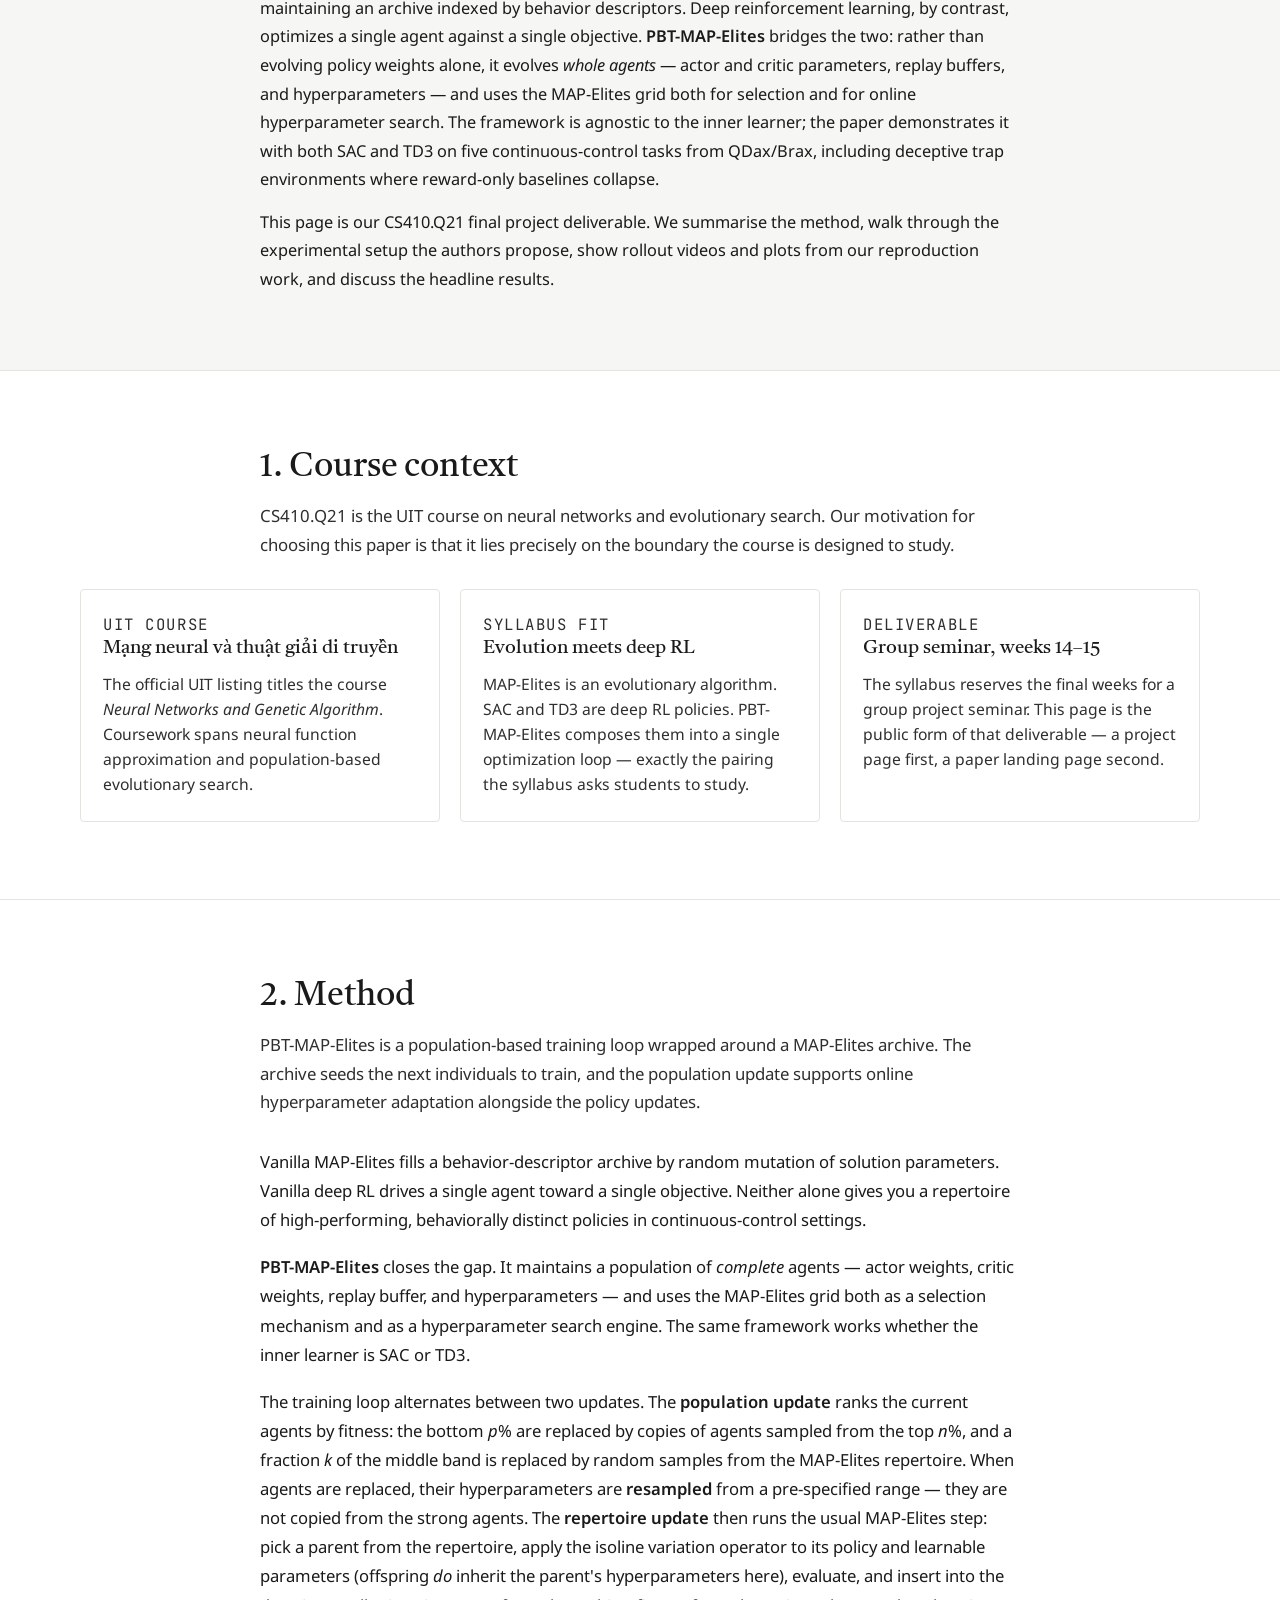
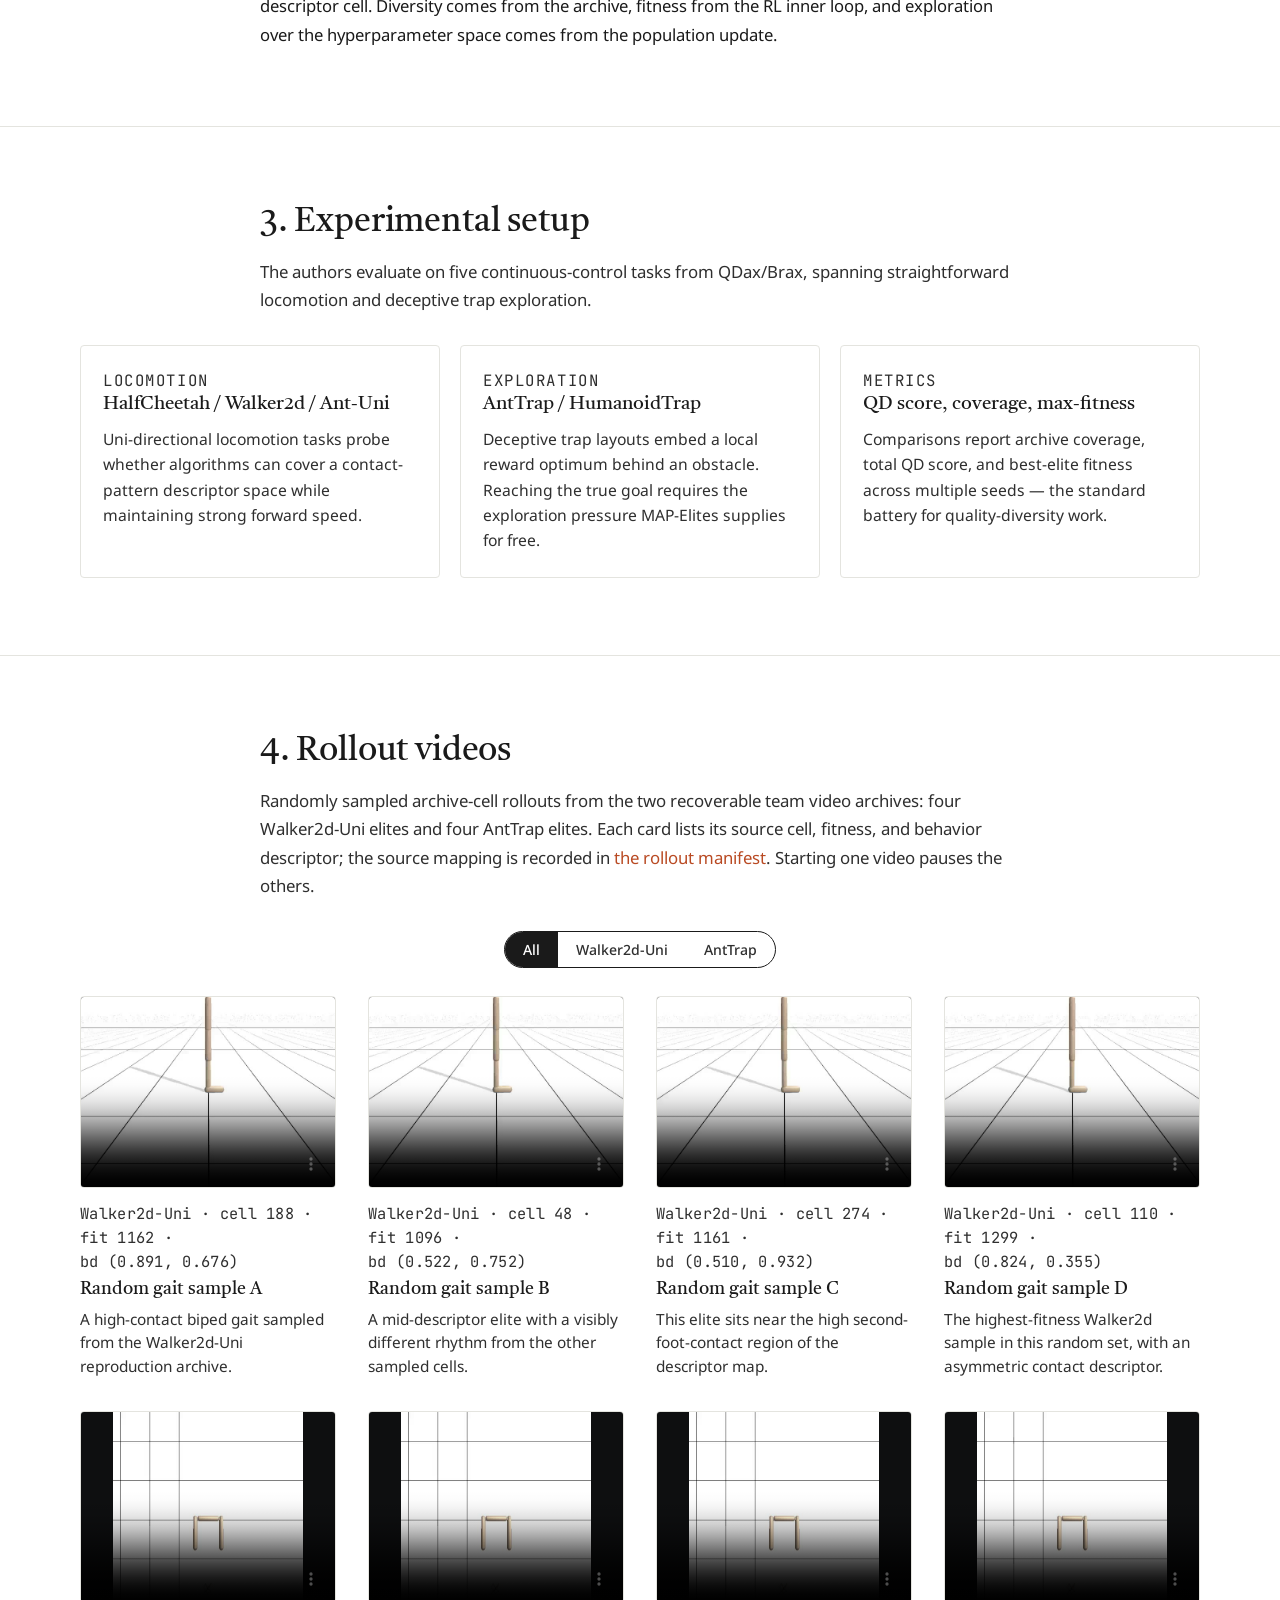
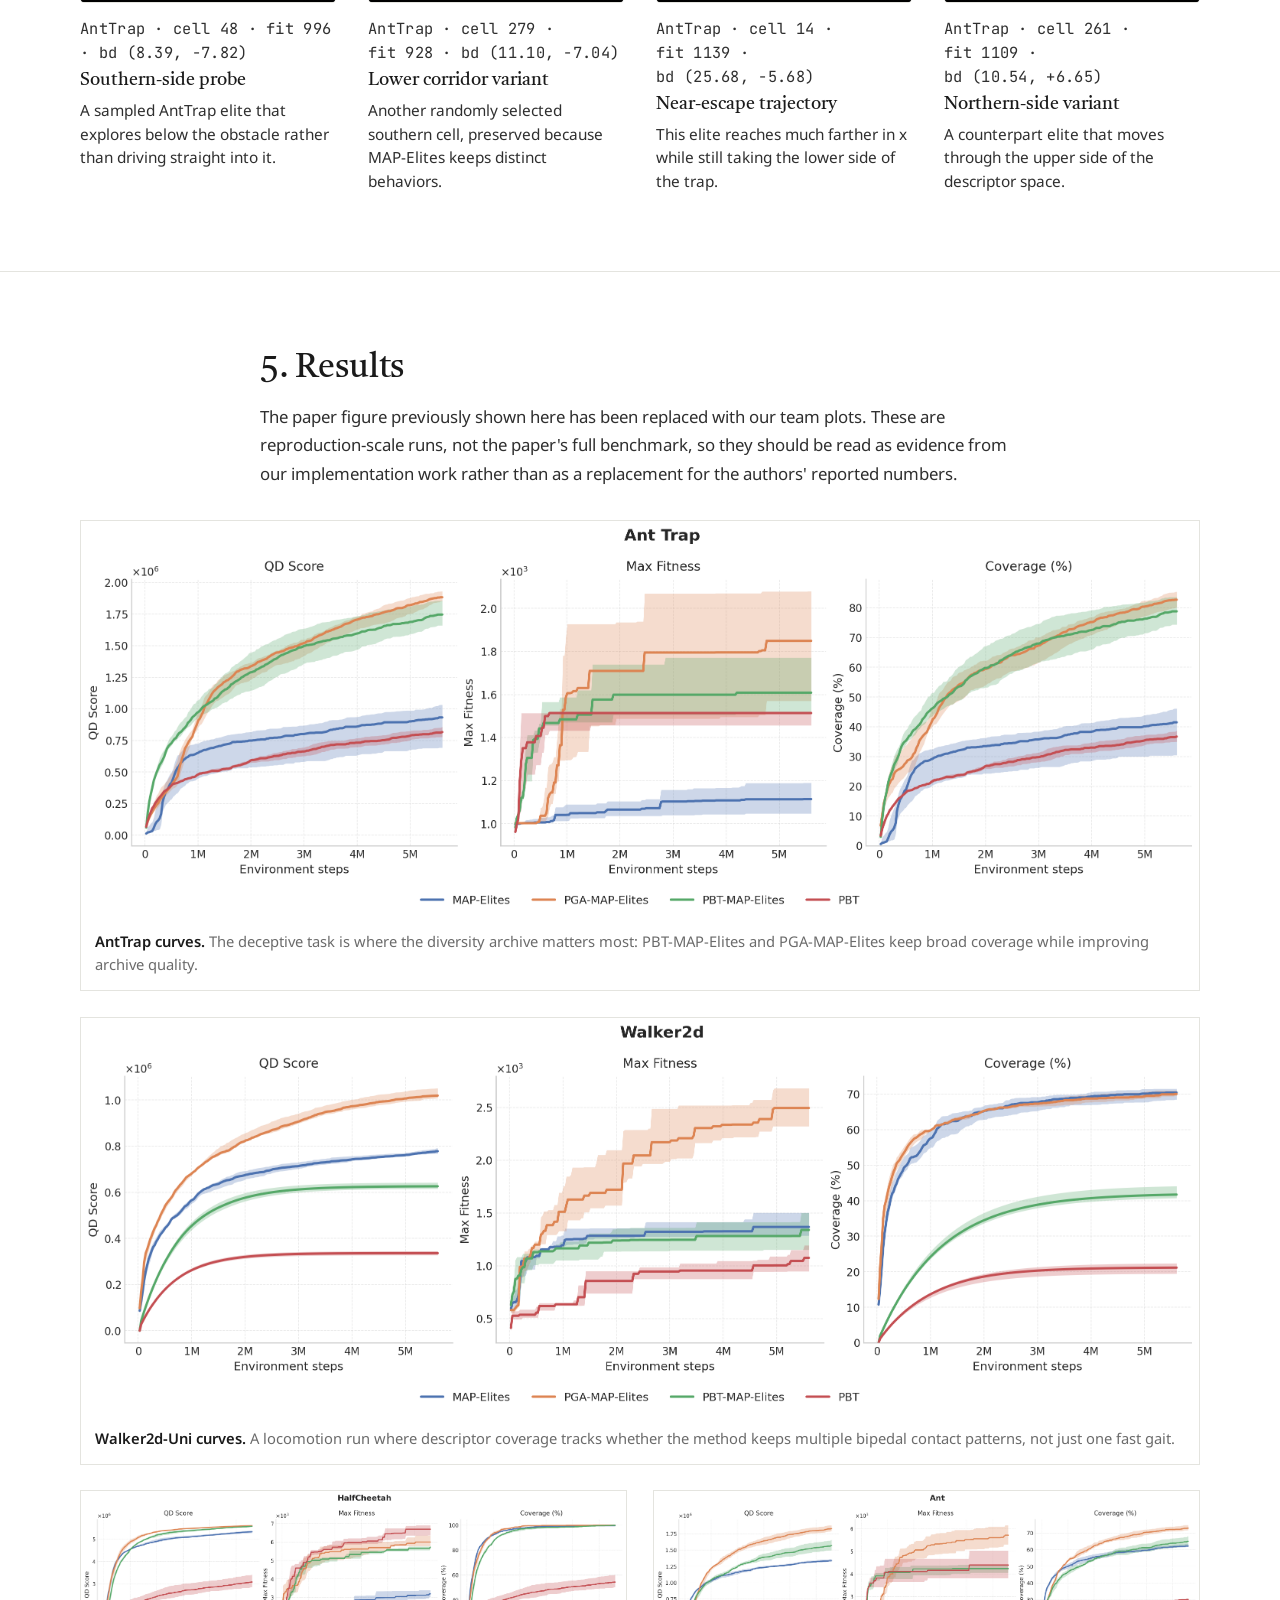
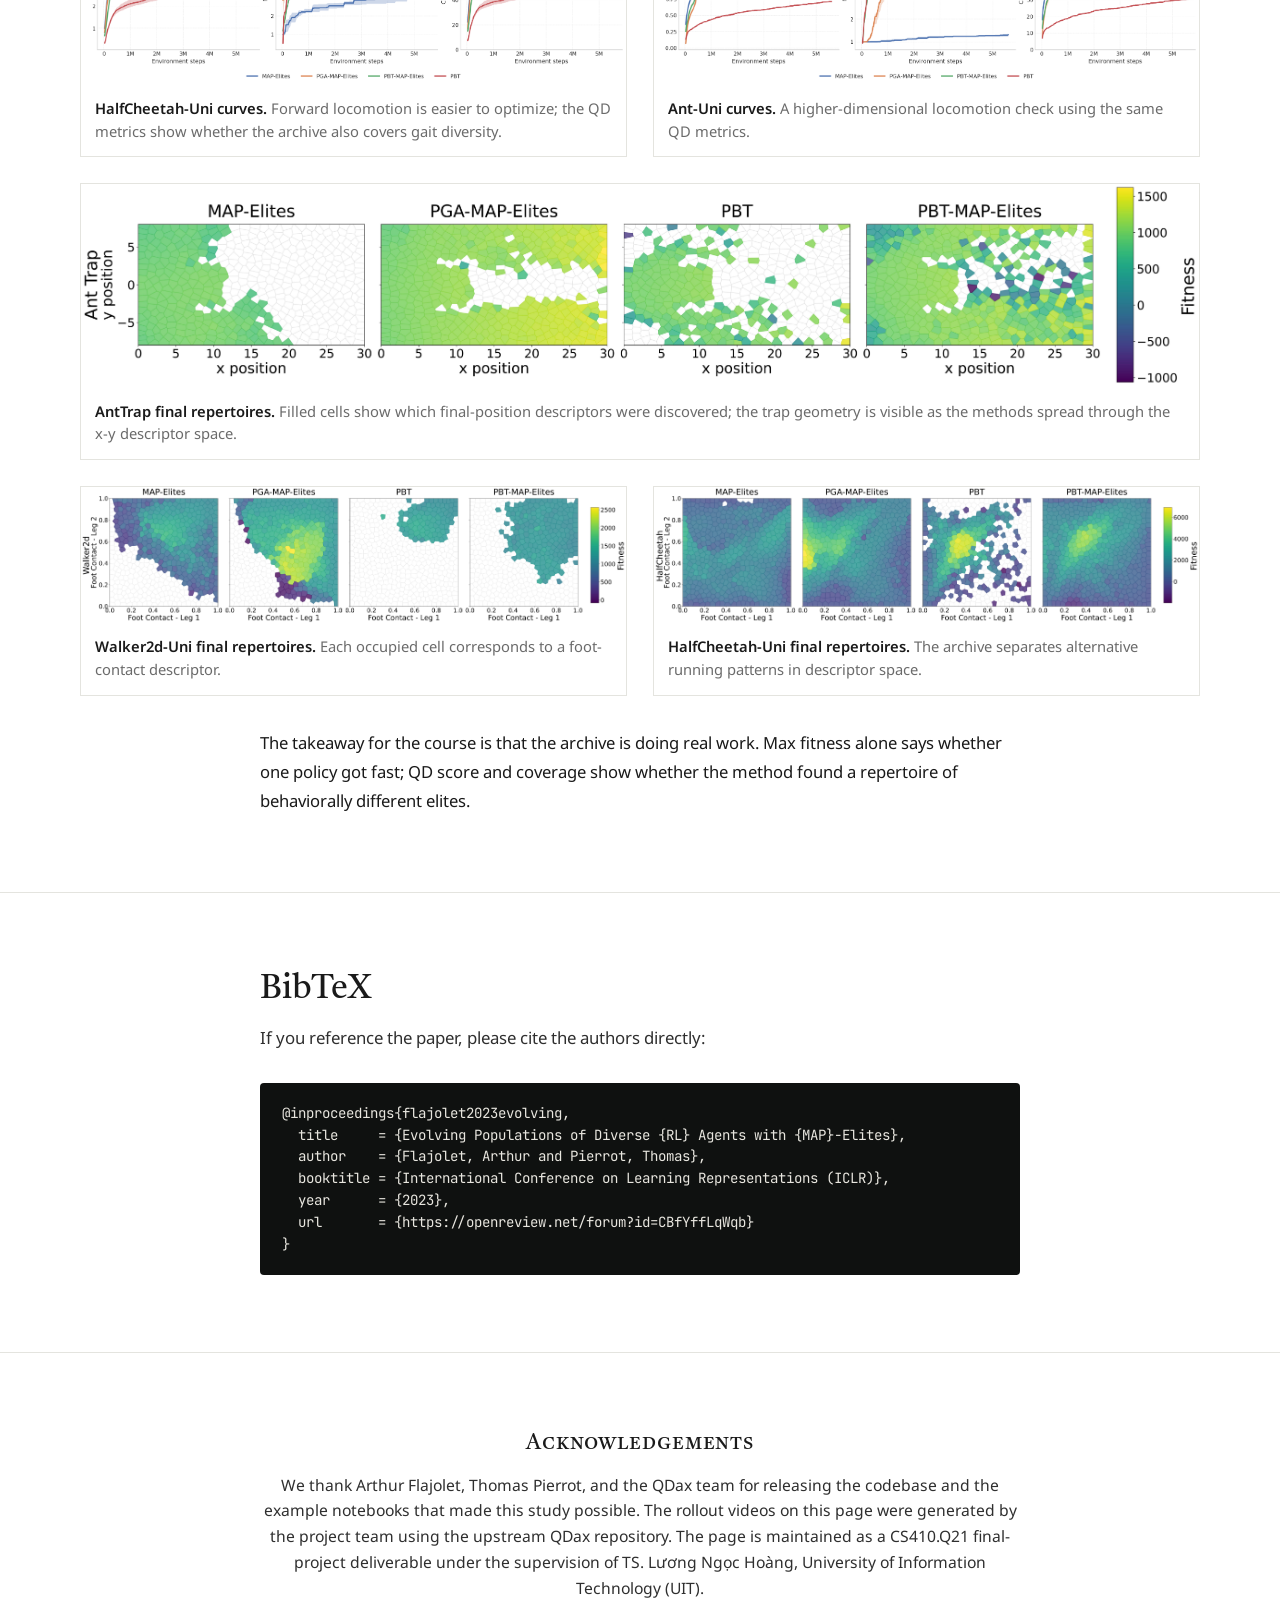
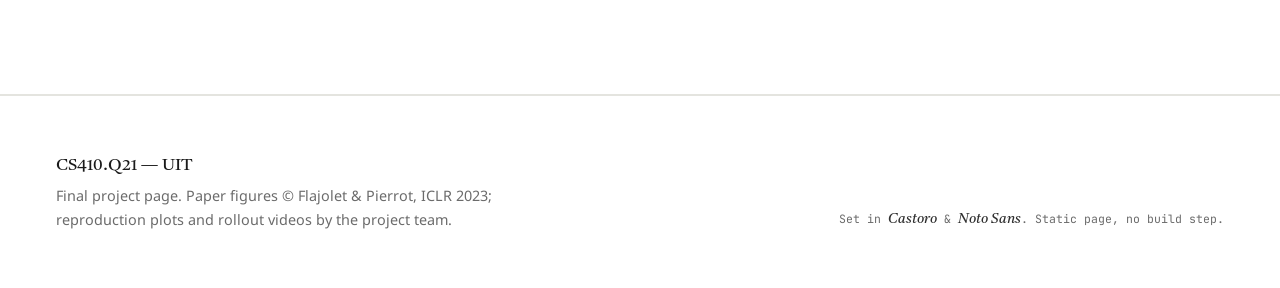
==== commit 40a73fa4: "Update project page media" ====
--- a/index.html
+++ b/index.html
@@ -31,7 +31,6 @@
         <a href="#experiments">Experiments</a>
         <a href="#videos">Rollouts</a>
         <a href="#results">Results</a>
-        <a href="#reproduction">Reproduction</a>
         <a href="#bibtex">BibTeX</a>
       </nav>
     </header>
@@ -139,8 +138,8 @@
         <p>
           This page is our CS410.Q21 final project deliverable. We summarise
           the method, walk through the experimental setup the authors propose,
-          show rollout videos from the QDax archive, and discuss the headline
-          results.
+          show rollout videos and plots from our reproduction work, and
+          discuss the headline results.
         </p>
       </section>
 
@@ -275,163 +274,122 @@
       <section id="videos" class="section" aria-labelledby="videos-h">
         <h2 id="videos-h">4. Rollout videos</h2>
         <p class="section-lede">
-          Representative agents drawn from the PBT-MAP-Elites archive across
-          three tasks. The cards tagged with explicit fitness and
-          behavior-descriptor values (<em>fit&hairsp;…</em>, <em>bd&hairsp;…</em>)
-          are individual archive cells from our reproduction runs — see the
-          <a href="#reproduction">reproduction manifest</a> below for their
-          provenance. The remaining cards are demonstration rollouts
-          unconnected to a specific archive cell. Filter by task family;
-          starting one video pauses the others.
+          Randomly sampled archive-cell rollouts from the two recoverable
+          team video archives: four Walker2d-Uni elites and four AntTrap
+          elites. Each card lists its source cell, fitness, and behavior
+          descriptor; the source mapping is recorded in
+          <a href="assets/random-rollouts-manifest.csv">the rollout manifest</a>.
+          Starting one video pauses the others.
         </p>
 
         <div class="segmented" role="group" aria-label="Filter videos">
           <button class="filter is-active" type="button" data-filter="all">All</button>
-          <button class="filter" type="button" data-filter="locomotion">Locomotion</button>
-          <button class="filter" type="button" data-filter="trap">Trap</button>
+          <button class="filter" type="button" data-filter="locomotion">Walker2d-Uni</button>
+          <button class="filter" type="button" data-filter="trap">AntTrap</button>
         </div>
 
         <div class="video-grid">
           <article class="video-card" data-category="locomotion">
             <div class="video-wrap">
-              <video controls preload="metadata" poster="assets/posters/halfcheetah-default.jpg">
-                <source src="assets/videos/halfcheetah-default.mp4" type="video/mp4">
-              </video>
-            </div>
-            <div class="video-meta">
-              <p class="card-tag">HalfCheetah-Uni · baseline</p>
-              <h3>Forward locomotion gait</h3>
-              <p>Side-view rollout of a learned forward-running policy from the archive.</p>
+              <video controls preload="metadata" poster="assets/posters/walker2d-random-01.jpg">
+                <source src="assets/videos/walker2d-random-01.mp4" type="video/mp4">
+              </video>
+            </div>
+            <div class="video-meta">
+              <p class="card-tag">Walker2d-Uni · cell&nbsp;188 · fit&nbsp;1162 · bd&nbsp;(0.891,&nbsp;0.676)</p>
+              <h3>Random gait sample A</h3>
+              <p>A high-contact biped gait sampled from the Walker2d-Uni reproduction archive.</p>
             </div>
           </article>
 
           <article class="video-card" data-category="locomotion">
             <div class="video-wrap">
-              <video controls preload="metadata" poster="assets/posters/halfcheetah-descriptor.jpg">
-                <source src="assets/videos/halfcheetah-descriptor-0587.mp4" type="video/mp4">
-              </video>
-            </div>
-            <div class="video-meta">
-              <p class="card-tag">HalfCheetah-Uni · descriptor 0.587</p>
-              <h3>Alternative archive gait</h3>
-              <p>A different cell in the descriptor archive — same task, different contact pattern.</p>
+              <video controls preload="metadata" poster="assets/posters/walker2d-random-02.jpg">
+                <source src="assets/videos/walker2d-random-02.mp4" type="video/mp4">
+              </video>
+            </div>
+            <div class="video-meta">
+              <p class="card-tag">Walker2d-Uni · cell&nbsp;48 · fit&nbsp;1096 · bd&nbsp;(0.522,&nbsp;0.752)</p>
+              <h3>Random gait sample B</h3>
+              <p>A mid-descriptor elite with a visibly different rhythm from the other sampled cells.</p>
             </div>
           </article>
 
           <article class="video-card" data-category="locomotion">
             <div class="video-wrap">
-              <video controls preload="metadata" poster="assets/posters/walker2d-archive-best.jpg">
-                <source src="assets/videos/walker2d-archive-best.mp4" type="video/mp4">
-              </video>
-            </div>
-            <div class="video-meta">
-              <p class="card-tag">Walker2d-Uni · best elite · fit&nbsp;1383, bd&nbsp;(0.51,&nbsp;0.85)</p>
-              <h3>Highest-fitness biped gait</h3>
-              <p>The archive's top elite — a balanced bipedal gait with foot-contact descriptor (0.51,&nbsp;0.85).</p>
+              <video controls preload="metadata" poster="assets/posters/walker2d-random-03.jpg">
+                <source src="assets/videos/walker2d-random-03.mp4" type="video/mp4">
+              </video>
+            </div>
+            <div class="video-meta">
+              <p class="card-tag">Walker2d-Uni · cell&nbsp;274 · fit&nbsp;1161 · bd&nbsp;(0.510,&nbsp;0.932)</p>
+              <h3>Random gait sample C</h3>
+              <p>This elite sits near the high second-foot-contact region of the descriptor map.</p>
             </div>
           </article>
 
           <article class="video-card" data-category="locomotion">
             <div class="video-wrap">
-              <video controls preload="metadata" poster="assets/posters/walker2d-archive-gait-low.jpg">
-                <source src="assets/videos/walker2d-archive-gait-low.mp4" type="video/mp4">
-              </video>
-            </div>
-            <div class="video-meta">
-              <p class="card-tag">Walker2d-Uni · cell idx&nbsp;52 · fit&nbsp;1206, bd&nbsp;(0.28,&nbsp;0.90)</p>
-              <h3>Low-contact gait variant</h3>
-              <p>A different cell of the descriptor archive — foot&nbsp;1 spends much less time in contact than the best elite, producing a visibly different gait.</p>
-            </div>
-          </article>
-
-          <article class="video-card" data-category="locomotion">
-            <div class="video-wrap">
-              <video controls preload="metadata" poster="assets/posters/walker2d-archive-gait-high.jpg">
-                <source src="assets/videos/walker2d-archive-gait-high.mp4" type="video/mp4">
-              </video>
-            </div>
-            <div class="video-meta">
-              <p class="card-tag">Walker2d-Uni · cell idx&nbsp;238 · fit&nbsp;1044, bd&nbsp;(1.00,&nbsp;0.65)</p>
-              <h3>High-contact gait variant</h3>
-              <p>Opposite corner of the descriptor space — foot&nbsp;1 is in contact nearly all the time. Lower fitness, but very different motor pattern.</p>
-            </div>
-          </article>
-
-          <article class="video-card wide" data-category="trap">
-            <div class="video-wrap">
-              <video controls preload="metadata" poster="assets/posters/rollout.jpg">
-                <source src="assets/videos/ant-rollout-oblique.mp4" type="video/mp4">
-              </video>
-            </div>
-            <div class="video-meta">
-              <p class="card-tag">Ant · oblique camera</p>
-              <h3>Long rollout in trap layout</h3>
-              <p>Oblique camera angle on a longer rollout through the trap environment.</p>
+              <video controls preload="metadata" poster="assets/posters/walker2d-random-04.jpg">
+                <source src="assets/videos/walker2d-random-04.mp4" type="video/mp4">
+              </video>
+            </div>
+            <div class="video-meta">
+              <p class="card-tag">Walker2d-Uni · cell&nbsp;110 · fit&nbsp;1299 · bd&nbsp;(0.824,&nbsp;0.355)</p>
+              <h3>Random gait sample D</h3>
+              <p>The highest-fitness Walker2d sample in this random set, with an asymmetric contact descriptor.</p>
             </div>
           </article>
 
           <article class="video-card" data-category="trap">
             <div class="video-wrap">
-              <video controls preload="metadata" poster="assets/posters/topdown.jpg">
-                <source src="assets/videos/trap-topdown-search.mp4" type="video/mp4">
-              </video>
-            </div>
-            <div class="video-meta">
-              <p class="card-tag">Trap · top-down</p>
-              <h3>Searching around the obstacle</h3>
-              <p>Overhead trajectory of the agent probing the trap region.</p>
+              <video controls preload="metadata" poster="assets/posters/anttrap-random-01.jpg">
+                <source src="assets/videos/anttrap-random-01.mp4" type="video/mp4">
+              </video>
+            </div>
+            <div class="video-meta">
+              <p class="card-tag">AntTrap · cell&nbsp;48 · fit&nbsp;996 · bd&nbsp;(8.39,&nbsp;−7.82)</p>
+              <h3>Southern-side probe</h3>
+              <p>A sampled AntTrap elite that explores below the obstacle rather than driving straight into it.</p>
             </div>
           </article>
 
           <article class="video-card" data-category="trap">
             <div class="video-wrap">
-              <video controls preload="metadata" poster="assets/posters/topdown2.jpg">
-                <source src="assets/videos/trap-topdown-solved.mp4" type="video/mp4">
-              </video>
-            </div>
-            <div class="video-meta">
-              <p class="card-tag">Trap · top-down</p>
-              <h3>Clearing the trap</h3>
-              <p>A shorter rollout where the agent commits to a direct path through.</p>
+              <video controls preload="metadata" poster="assets/posters/anttrap-random-02.jpg">
+                <source src="assets/videos/anttrap-random-02.mp4" type="video/mp4">
+              </video>
+            </div>
+            <div class="video-meta">
+              <p class="card-tag">AntTrap · cell&nbsp;279 · fit&nbsp;928 · bd&nbsp;(11.10,&nbsp;−7.04)</p>
+              <h3>Lower corridor variant</h3>
+              <p>Another randomly selected southern cell, preserved because MAP-Elites keeps distinct behaviors.</p>
             </div>
           </article>
 
           <article class="video-card" data-category="trap">
             <div class="video-wrap">
-              <video controls preload="metadata" poster="assets/posters/anttrap-escape-up.jpg">
-                <source src="assets/videos/anttrap-escape-up.mp4" type="video/mp4">
-              </video>
-            </div>
-            <div class="video-meta">
-              <p class="card-tag">AntTrap · escape · fit&nbsp;1472, bd&nbsp;(30.0,&nbsp;+6.4)</p>
-              <h3>Trap escape, northern path</h3>
-              <p>The archive's best AntTrap elite. The agent skirts the obstacle to the upper side and reaches the maximum x distance — the goal MAP-Elites is designed to discover.</p>
+              <video controls preload="metadata" poster="assets/posters/anttrap-random-03.jpg">
+                <source src="assets/videos/anttrap-random-03.mp4" type="video/mp4">
+              </video>
+            </div>
+            <div class="video-meta">
+              <p class="card-tag">AntTrap · cell&nbsp;14 · fit&nbsp;1139 · bd&nbsp;(25.68,&nbsp;−5.68)</p>
+              <h3>Near-escape trajectory</h3>
+              <p>This elite reaches much farther in x while still taking the lower side of the trap.</p>
             </div>
           </article>
 
           <article class="video-card" data-category="trap">
             <div class="video-wrap">
-              <video controls preload="metadata" poster="assets/posters/anttrap-escape-down.jpg">
-                <source src="assets/videos/anttrap-escape-down.mp4" type="video/mp4">
-              </video>
-            </div>
-            <div class="video-meta">
-              <p class="card-tag">AntTrap · escape · fit&nbsp;1418, bd&nbsp;(29.5,&nbsp;−8.0)</p>
-              <h3>Trap escape, southern path</h3>
-              <p>A second-best elite that escapes by the opposite side. Same task, mirrored solution — direct evidence that the archive preserves alternative escape strategies.</p>
-            </div>
-          </article>
-
-          <article class="video-card" data-category="trap">
-            <div class="video-wrap">
-              <video controls preload="metadata" poster="assets/posters/anttrap-stuck.jpg">
-                <source src="assets/videos/anttrap-stuck.mp4" type="video/mp4">
-              </video>
-            </div>
-            <div class="video-meta">
-              <p class="card-tag">AntTrap · stuck · fit&nbsp;379, bd&nbsp;(0.0,&nbsp;−8.0)</p>
-              <h3>The deceptive local optimum</h3>
-              <p>A low-fitness cell that never crossed the obstacle (final x&nbsp;=&nbsp;0). This is exactly the failure mode reward-only baselines collapse into — the archive keeps it on hand as evidence the search did probe the trap region.</p>
+              <video controls preload="metadata" poster="assets/posters/anttrap-random-04.jpg">
+                <source src="assets/videos/anttrap-random-04.mp4" type="video/mp4">
+              </video>
+            </div>
+            <div class="video-meta">
+              <p class="card-tag">AntTrap · cell&nbsp;261 · fit&nbsp;1109 · bd&nbsp;(10.54,&nbsp;+6.65)</p>
+              <h3>Northern-side variant</h3>
+              <p>A counterpart elite that moves through the upper side of the descriptor space.</p>
             </div>
           </article>
         </div>
@@ -441,170 +399,51 @@
       <section id="results" class="section" aria-labelledby="results-h">
         <h2 id="results-h">5. Results</h2>
         <p class="section-lede">
-          PBT-MAP-Elites improves QD score and archive coverage over a
-          population-based-training baseline that does not maintain a diversity
-          archive — in all five environments except HumanoidTrap, which the
-          paper flags as the exception to this ranking. Separately, the SAC
-          variant of PBT-MAP-Elites is the only method in the comparison
-          that solves HumanoidTrap on maximum fitness within the paper's
-          budget.
-        </p>
-
-        <figure class="figure">
-          <img src="assets/results.png" alt="AntTrap repertoire snapshots showing fitness and adapted hyperparameters at four training time points.">
-          <figcaption>
-            <strong>Figure 3 (from the paper).</strong> Snapshots of the
-            PBT-MAP-Elites (TD3) repertoire on AntTrap at four training time
-            points. Top row: fitness per archive cell. Middle row: the
-            exploration-noise hyperparameter that PBT adapted per cell.
-            Bottom row: the discount factor <em>γ</em> per cell. The takeaway
-            the authors highlight from this figure is that PBT does
-            <em>not</em> learn a single global hyperparameter setting — it
-            learns locally-coherent maps of hyperparameters that change as
-            training progresses, increasing exploration when the agents need
-            to get around the trap and decreasing it once they have. The
-            figure is reproduced from Flajolet &amp; Pierrot (2023, Fig. 3).
-          </figcaption>
-        </figure>
+          The paper figure previously shown here has been replaced with our
+          team plots. These are reproduction-scale runs, not the paper's full
+          benchmark, so they should be read as evidence from our implementation
+          work rather than as a replacement for the authors' reported numbers.
+        </p>
+
+        <div class="plot-grid">
+          <figure class="plot-card wide">
+            <img src="assets/plots/training_curves_anttrap.png" alt="Team reproduction training curves on AntTrap for QD score, maximum fitness, and coverage.">
+            <figcaption><strong>AntTrap curves.</strong> The deceptive task is where the diversity archive matters most: PBT-MAP-Elites and PGA-MAP-Elites keep broad coverage while improving archive quality.</figcaption>
+          </figure>
+          <figure class="plot-card wide">
+            <img src="assets/plots/training_curves_walker2d_uni.png" alt="Team reproduction training curves on Walker2d-Uni for QD score, maximum fitness, and coverage.">
+            <figcaption><strong>Walker2d-Uni curves.</strong> A locomotion run where descriptor coverage tracks whether the method keeps multiple bipedal contact patterns, not just one fast gait.</figcaption>
+          </figure>
+          <figure class="plot-card">
+            <img src="assets/plots/training_curves_halfcheetah_uni.png" alt="Team reproduction training curves on HalfCheetah-Uni.">
+            <figcaption><strong>HalfCheetah-Uni curves.</strong> Forward locomotion is easier to optimize; the QD metrics show whether the archive also covers gait diversity.</figcaption>
+          </figure>
+          <figure class="plot-card">
+            <img src="assets/plots/training_curves_ant_uni.png" alt="Team reproduction training curves on Ant-Uni.">
+            <figcaption><strong>Ant-Uni curves.</strong> A higher-dimensional locomotion check using the same QD metrics.</figcaption>
+          </figure>
+          <figure class="plot-card wide">
+            <img src="assets/plots/repertoires_comparison_anttrap_v2.jpg" alt="Team reproduction final AntTrap repertoire comparison across methods.">
+            <figcaption><strong>AntTrap final repertoires.</strong> Filled cells show which final-position descriptors were discovered; the trap geometry is visible as the methods spread through the x-y descriptor space.</figcaption>
+          </figure>
+          <figure class="plot-card">
+            <img src="assets/plots/repertoires_comparison_walker2d_uni_v2.jpg" alt="Team reproduction final Walker2d-Uni repertoire comparison across methods.">
+            <figcaption><strong>Walker2d-Uni final repertoires.</strong> Each occupied cell corresponds to a foot-contact descriptor.</figcaption>
+          </figure>
+          <figure class="plot-card">
+            <img src="assets/plots/repertoires_comparison_halfcheetah_uni_v2.jpg" alt="Team reproduction final HalfCheetah-Uni repertoire comparison across methods.">
+            <figcaption><strong>HalfCheetah-Uni final repertoires.</strong> The archive separates alternative running patterns in descriptor space.</figcaption>
+          </figure>
+        </div>
 
         <div class="prose">
           <p>
-            The takeaway for the course is twofold. First, the diversity
-            pressure is not ornamental — it is what lets the population
-            escape the deceptive local optima that defeat reward-only search.
-            Second, evolving the hyperparameters jointly with the policies
-            (rather than fixing them up front) is what differentiates
-            PBT-MAP-Elites from prior RL-based MAP-Elites methods such as
-            PGA-MAP-Elites and QD-PG: those methods inherit a single
-            user-tuned hyperparameter set and pay for it on environments
-            (notably HumanoidTrap) where the right amount of exploration
-            shifts over training.
+            The takeaway for the course is that the archive is doing real
+            work. Max fitness alone says whether one policy got fast; QD score
+            and coverage show whether the method found a repertoire of
+            behaviorally different elites.
           </p>
         </div>
-      </section>
-
-      <!-- ───── REPRODUCTION ───── -->
-      <section id="reproduction" class="section" aria-labelledby="repro-h">
-        <h2 id="repro-h">6. Our reproduction</h2>
-        <p class="section-lede">
-          What the team actually ran. The archive videos elsewhere on this
-          page were taken from these runs.
-        </p>
-
-        <div class="prose">
-          <p>
-            We trained PBT-MAP-Elites on two of the paper's five environments
-            using the upstream
-            <a href="https://github.com/adaptive-intelligent-robotics/QDax">QDax</a>
-            implementation. The third zip file the team produced
-            (<code>halfcheetah_s0.zip</code>, intended HalfCheetah-Uni
-            reproduction) and a fourth (<code>ant_uni_s3.zip</code>,
-            intended Ant-Uni reproduction) were corrupted at upload time
-            (missing the ZIP central-directory record on Drive itself, so
-            unrecoverable from our end). Those two environments are
-            therefore not represented in our archive videos. The runs that
-            <em>did</em> complete are:
-          </p>
-        </div>
-
-        <div class="repro-table">
-          <table>
-            <thead>
-              <tr>
-                <th>Environment</th>
-                <th>Algorithm</th>
-                <th>Seed</th>
-                <th>Archive size</th>
-                <th>Cells filled</th>
-                <th>Training budget</th>
-              </tr>
-            </thead>
-            <tbody>
-              <tr>
-                <td>Walker2d-Uni</td>
-                <td>PBT-MAP-Elites (SAC)</td>
-                <td>2</td>
-                <td>512&nbsp;(CVT)</td>
-                <td>250</td>
-                <td>200 loops &times; 10&nbsp;000 env-steps = 2 M env-steps; net&nbsp;arch&nbsp;2&times;256</td>
-              </tr>
-              <tr>
-                <td>AntTrap</td>
-                <td>PBT-MAP-Elites&nbsp;<small>(variant not recorded in filename)</small></td>
-                <td>0</td>
-                <td>not&nbsp;recorded</td>
-                <td>420</td>
-                <td>not&nbsp;recorded</td>
-              </tr>
-            </tbody>
-          </table>
-          <p class="repro-note">
-            The Walker2d row is read off the QDax notebook output directory
-            name:
-            <code>me_sac_pbt_walker2d_uni_s2_c512_h256_pg10_ga30_loops200_train10000</code>
-            — algorithm (<code>me_sac_pbt</code>), env, seed
-            (<code>s2</code>), centroids (<code>c512</code>), hidden width
-            (<code>h256</code>), policy-gradient steps per loop
-            (<code>pg10</code>), variation iterations per loop
-            (<code>ga30</code>), outer loops (<code>loops200</code>), and
-            env-steps per loop (<code>train10000</code>). The AntTrap zip
-            was flattened to a single directory before upload, so only the
-            seed survives in the artifact metadata.
-          </p>
-        </div>
-
-        <div class="prose">
-          <p>
-            For provenance of the individual archive-cell rollouts shown in
-            §&nbsp;4, see
-            <a href="assets/rollouts-manifest.csv"><code>assets/rollouts-manifest.csv</code></a>
-            — it maps each MP4 on this page to its source archive cell
-            (fitness, behavior descriptor, cell index, original filename).
-          </p>
-        </div>
-      </section>
-
-      <!-- ───── RESOURCES ───── -->
-      <section id="resources" class="section" aria-labelledby="res-h">
-        <h2 id="res-h">7. Resources</h2>
-
-        <ul class="resource-list">
-          <li>
-            <a href="https://github.com/adaptive-intelligent-robotics/QDax">
-              <span class="r-tag">Code</span>
-              <span class="r-title">adaptive-intelligent-robotics / QDax</span>
-              <span class="r-arrow" aria-hidden="true">↗</span>
-            </a>
-          </li>
-          <li>
-            <a href="https://openreview.net/forum?id=CBfYffLqWqb">
-              <span class="r-tag">Paper page</span>
-              <span class="r-title">OpenReview — ICLR 2023</span>
-              <span class="r-arrow" aria-hidden="true">↗</span>
-            </a>
-          </li>
-          <li>
-            <a href="https://github.com/adaptive-intelligent-robotics/QDax/blob/main/examples/me_sac_pbt.ipynb">
-              <span class="r-tag">Notebook</span>
-              <span class="r-title">ME-PBT with SAC</span>
-              <span class="r-arrow" aria-hidden="true">↗</span>
-            </a>
-          </li>
-          <li>
-            <a href="https://github.com/adaptive-intelligent-robotics/QDax/blob/main/examples/me_td3_pbt.ipynb">
-              <span class="r-tag">Notebook</span>
-              <span class="r-title">ME-PBT with TD3</span>
-              <span class="r-arrow" aria-hidden="true">↗</span>
-            </a>
-          </li>
-          <li>
-            <a href="6235_evolving_populations_of_divers.pdf">
-              <span class="r-tag">PDF</span>
-              <span class="r-title">Local copy of the paper</span>
-              <span class="r-arrow" aria-hidden="true">↗</span>
-            </a>
-          </li>
-        </ul>
       </section>
 
       <!-- ───── BIBTEX ───── -->
@@ -640,7 +479,7 @@
     <footer class="site-footer">
       <div>
         <p class="foot-brand">CS410.Q21 — UIT</p>
-        <p class="foot-sub">Final project page. Paper figures © Flajolet &amp; Pierrot, ICLR 2023; rollout videos by the project team.</p>
+        <p class="foot-sub">Final project page. Paper figures © Flajolet &amp; Pierrot, ICLR 2023; reproduction plots and rollout videos by the project team.</p>
       </div>
       <p class="colophon">
         Set in <em>Castoro</em> &amp; <em>Noto Sans</em>.
--- a/styles.css
+++ b/styles.css
@@ -26,7 +26,7 @@
 
   /* layout */
   --measure: 760px;            /* main reading column */
-  --measure-wide: var(--measure); /* figures, videos, and card grids are kept to the text column */
+  --measure-wide: 1120px;      /* media and result grids */
   --pad-x: clamp(20px, 5vw, 56px);
 
   /* motion */
@@ -430,6 +430,35 @@
   margin-top: 32px;
 }
 
+/* ── team plots ─────────────────────────────────────────── */
+.plot-grid {
+  display: grid;
+  grid-template-columns: repeat(2, minmax(0, 1fr));
+  gap: clamp(18px, 2vw, 28px);
+  max-width: var(--measure-wide);
+  margin: 32px auto 0;
+}
+.plot-card {
+  margin: 0;
+  border: 1px solid var(--rule);
+  background: var(--bg);
+}
+.plot-card.wide { grid-column: span 2; }
+.plot-card img {
+  width: 100%;
+  background: #fff;
+}
+.plot-card figcaption {
+  padding: 12px 14px 14px;
+  font-size: 0.92rem;
+  line-height: 1.55;
+  color: var(--muted);
+}
+.plot-card figcaption strong {
+  color: var(--ink);
+  font-weight: 600;
+}
+
 /* ── video gallery ──────────────────────────────────────── */
 .segmented {
   display: inline-flex;
@@ -470,7 +499,7 @@
 
 .video-grid {
   display: grid;
-  grid-template-columns: repeat(2, minmax(0, 1fr));
+  grid-template-columns: repeat(4, minmax(0, 1fr));
   gap: clamp(20px, 2.5vw, 32px);
   max-width: var(--measure-wide);
   margin: 0 auto;
@@ -483,6 +512,12 @@
   gap: 14px;
 }
 .video-card.is-hidden { display: none; }
+
+.video-meta .card-tag {
+  letter-spacing: 0.02em;
+  text-transform: none;
+  overflow-wrap: anywhere;
+}
 
 .video-wrap {
   position: relative;
@@ -716,6 +751,11 @@
   }
   .video-card.wide { grid-column: auto; }
 
+  .plot-grid {
+    grid-template-columns: 1fr;
+  }
+  .plot-card.wide { grid-column: auto; }
+
   .resource-list a {
     grid-template-columns: 1fr auto;
     gap: 4px 16px;
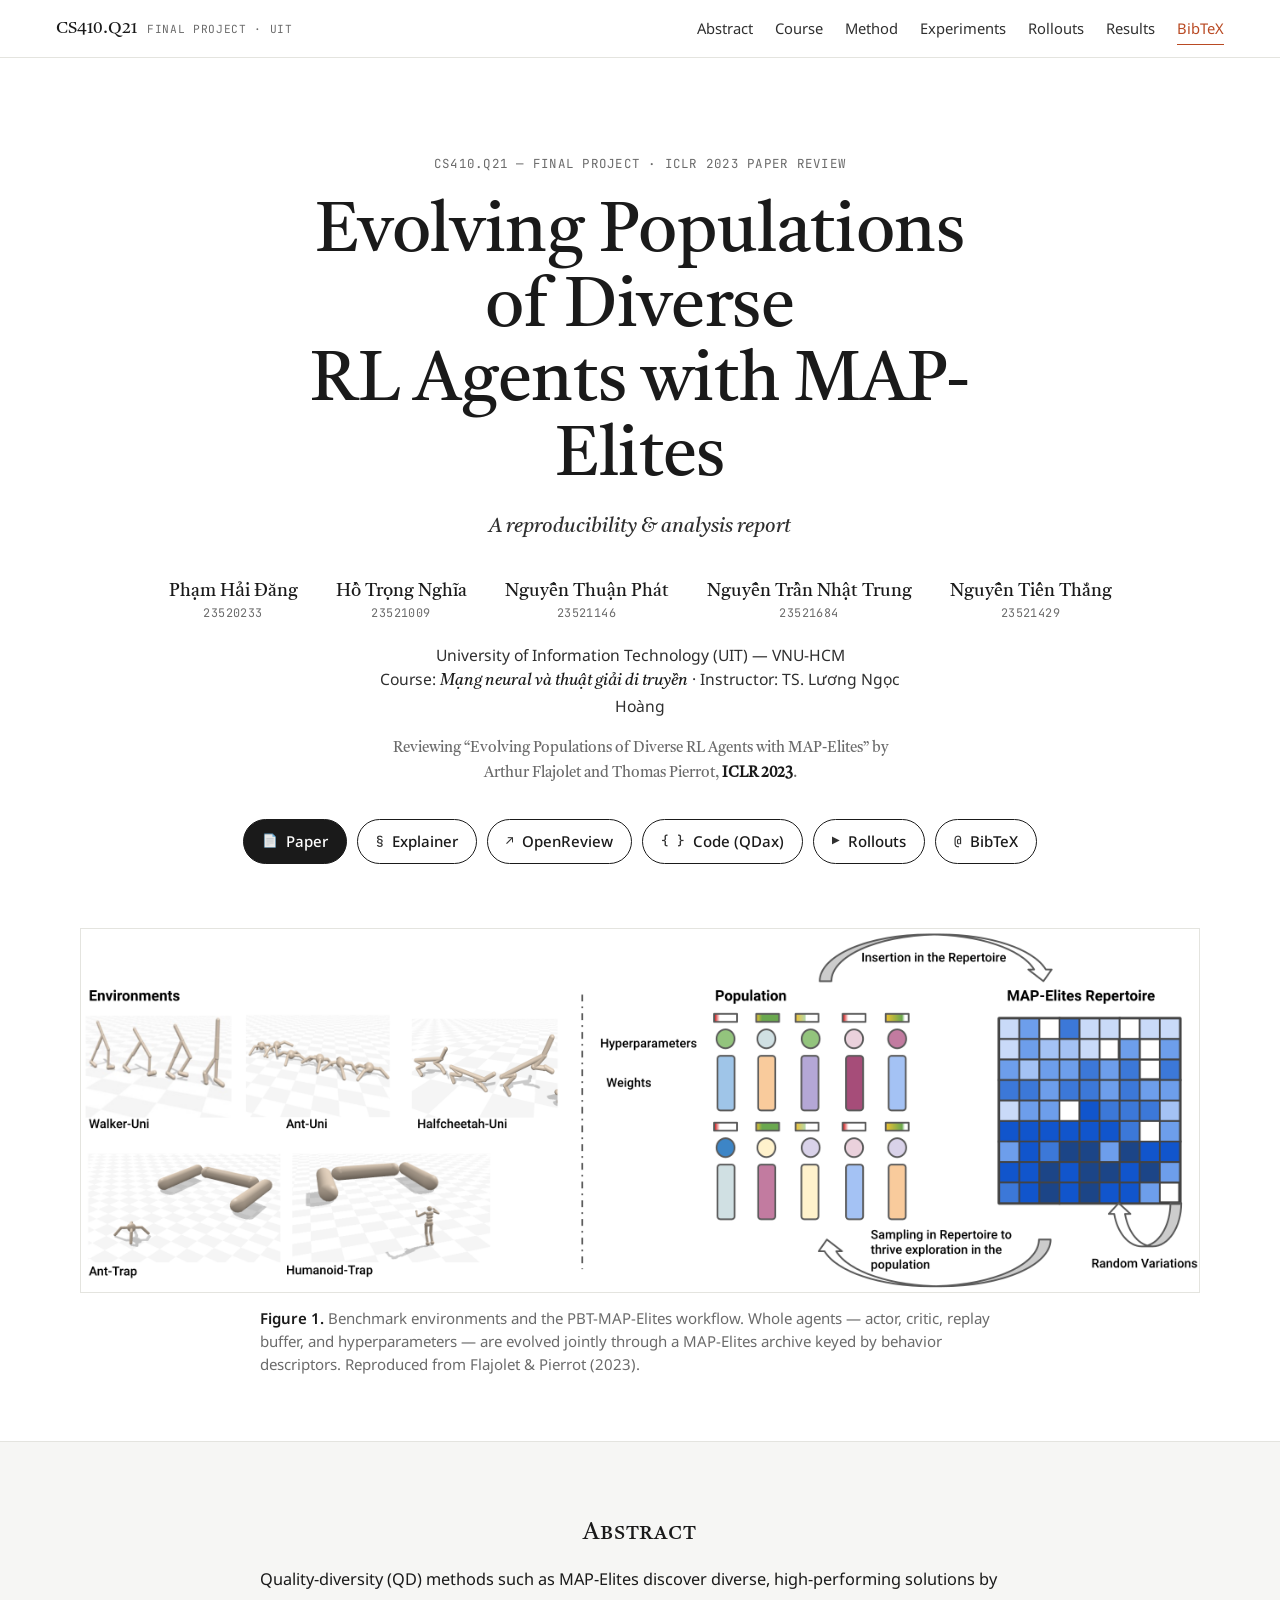
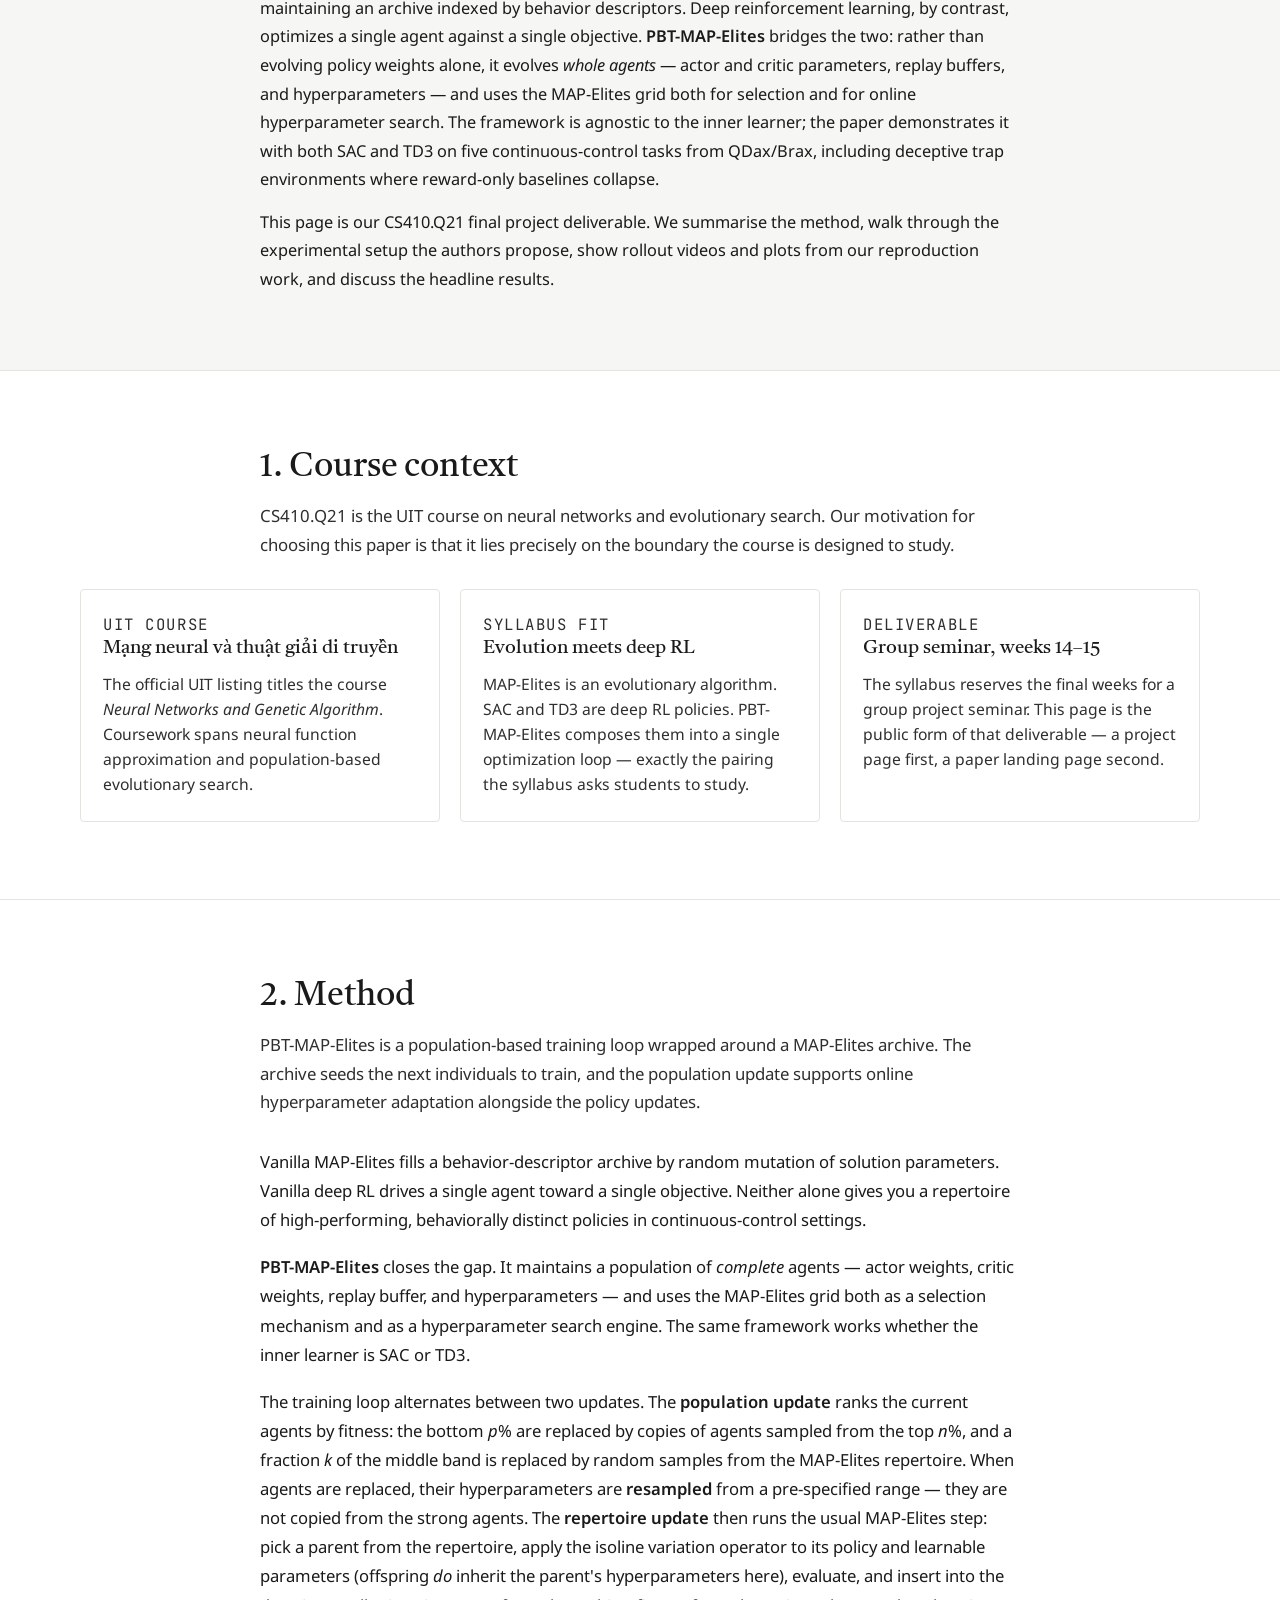
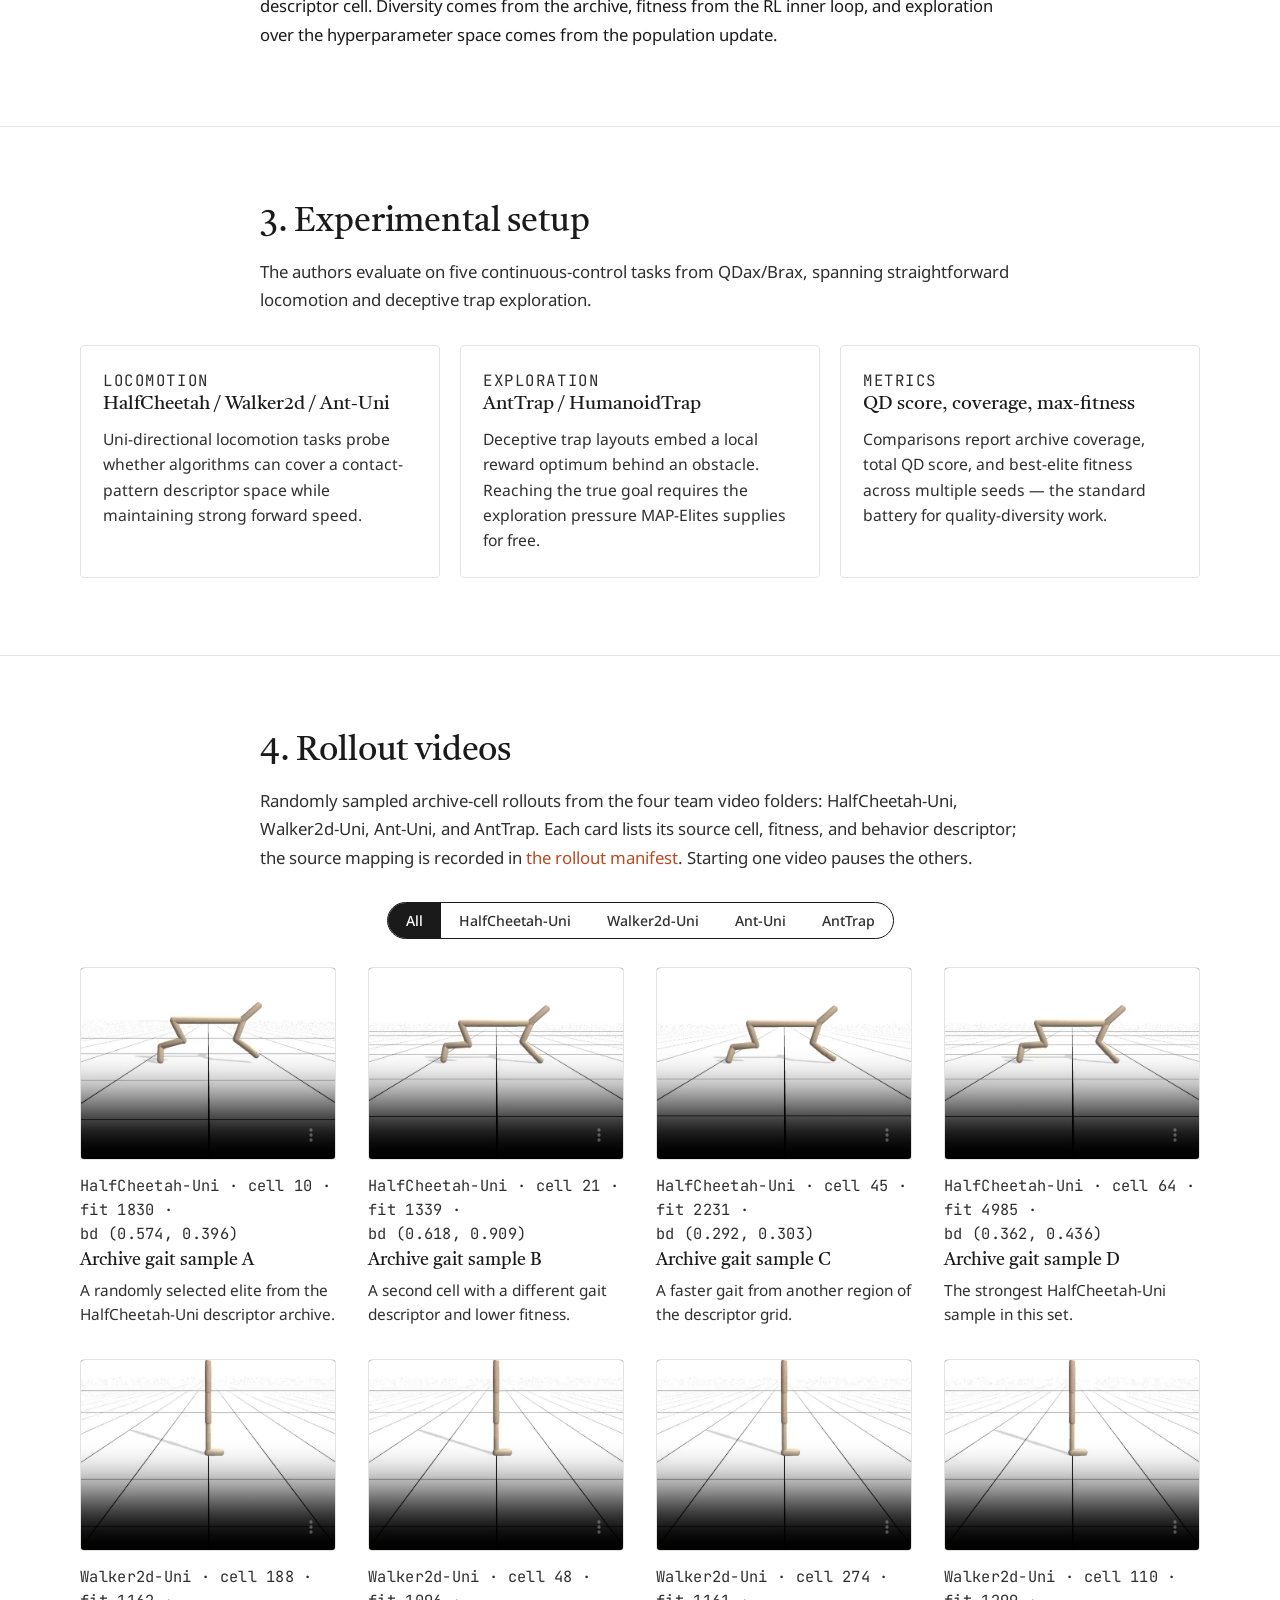
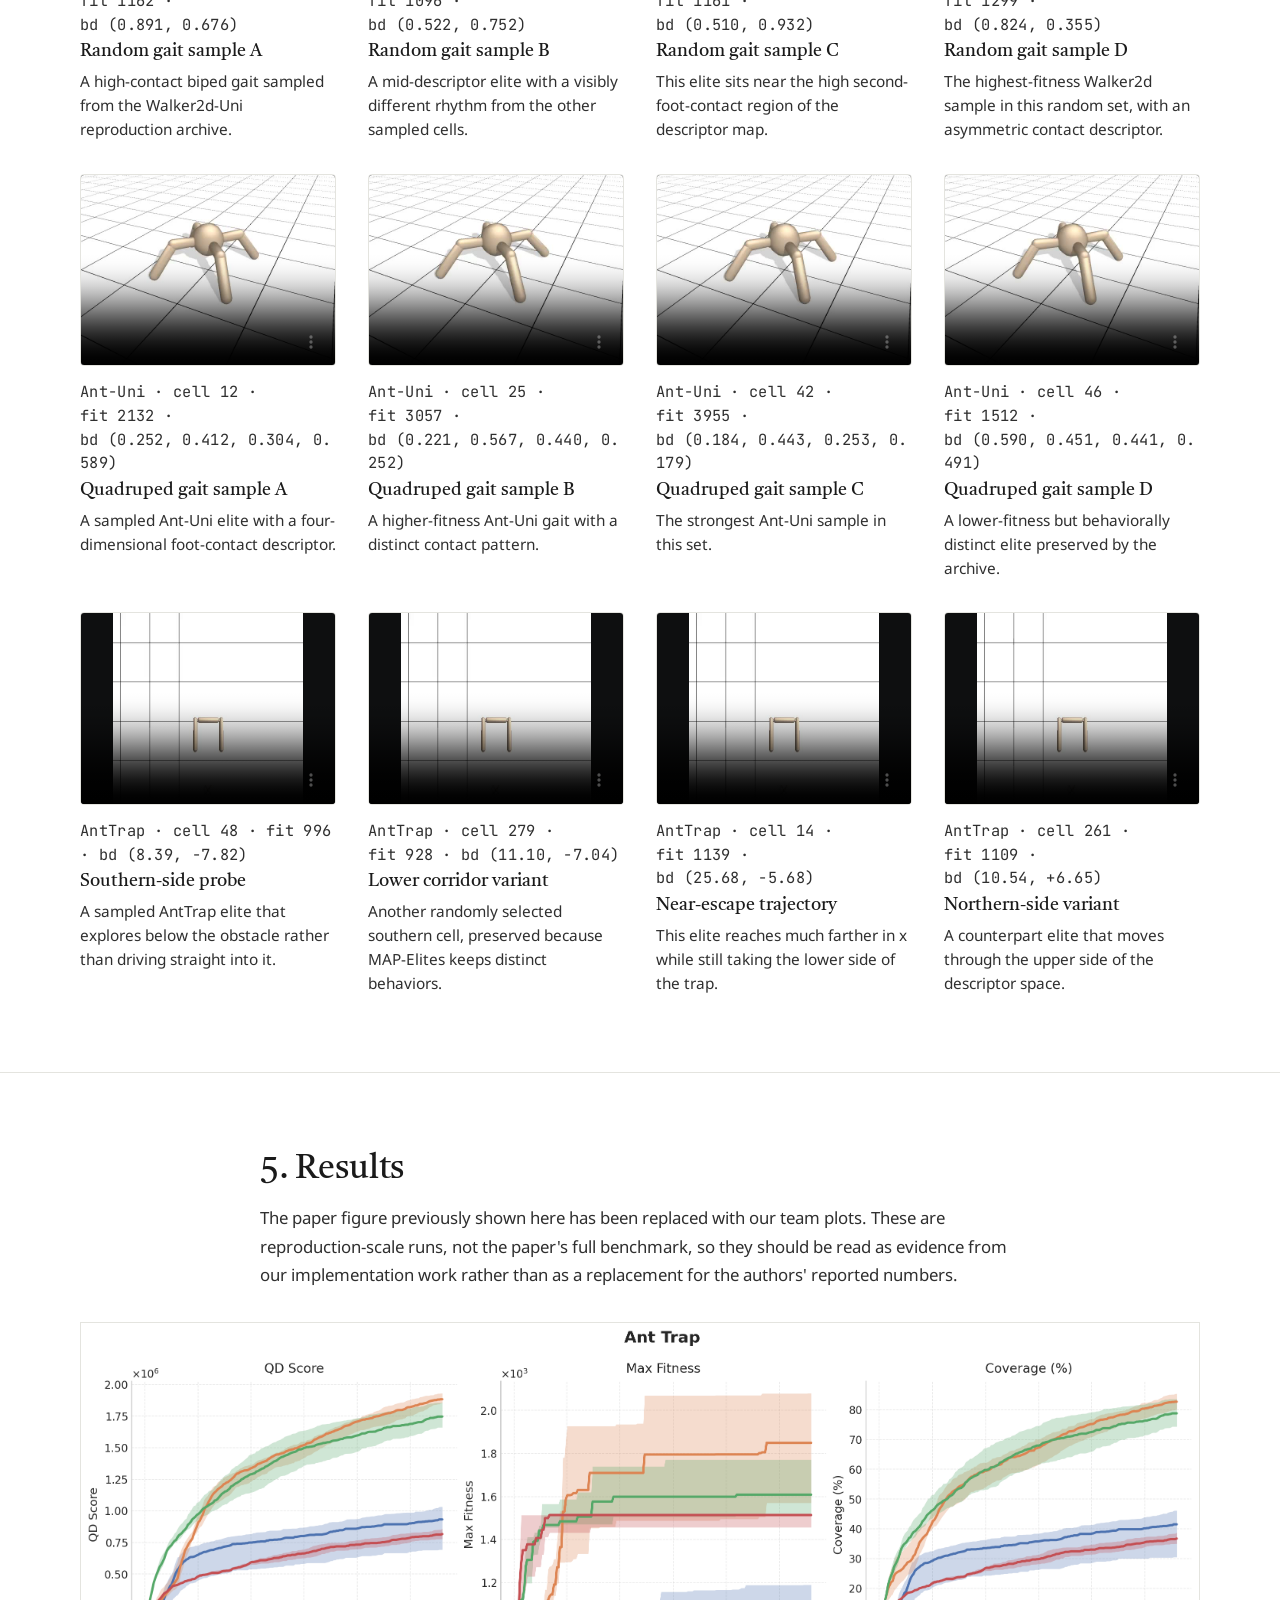
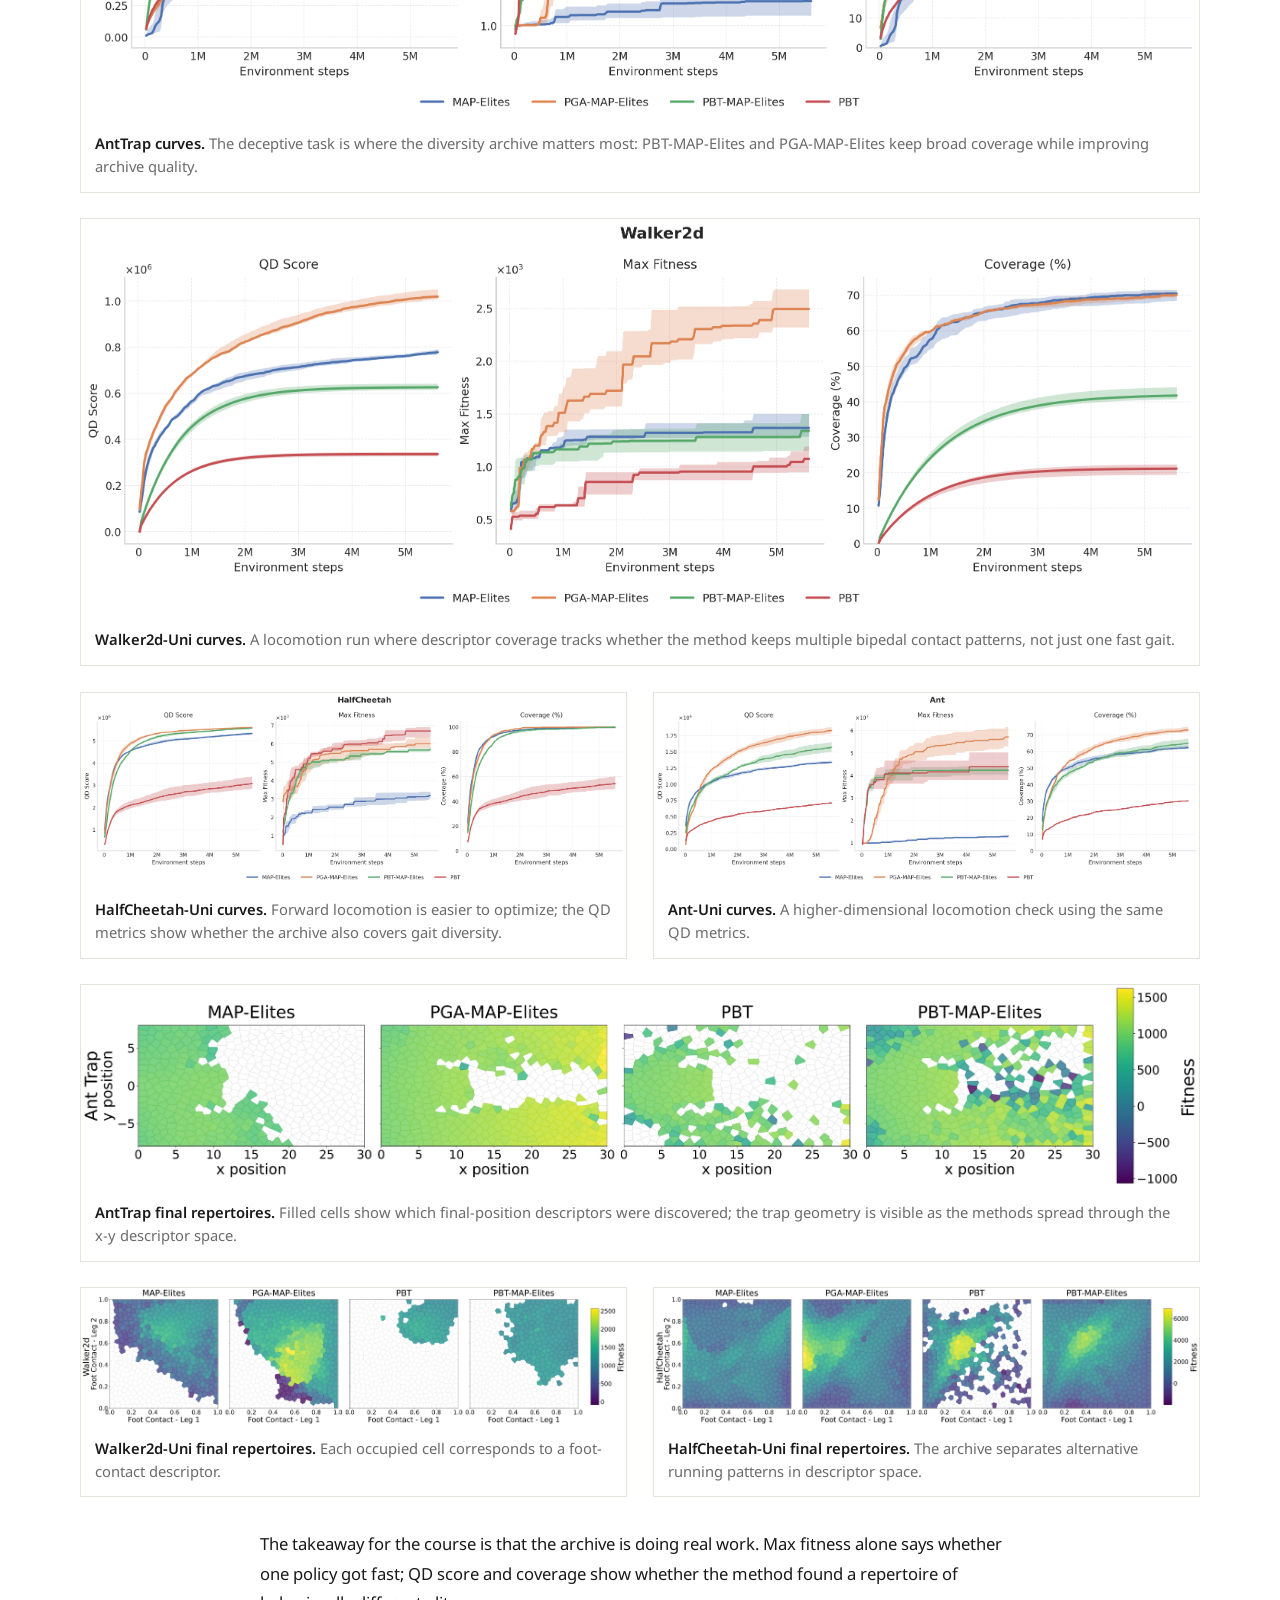
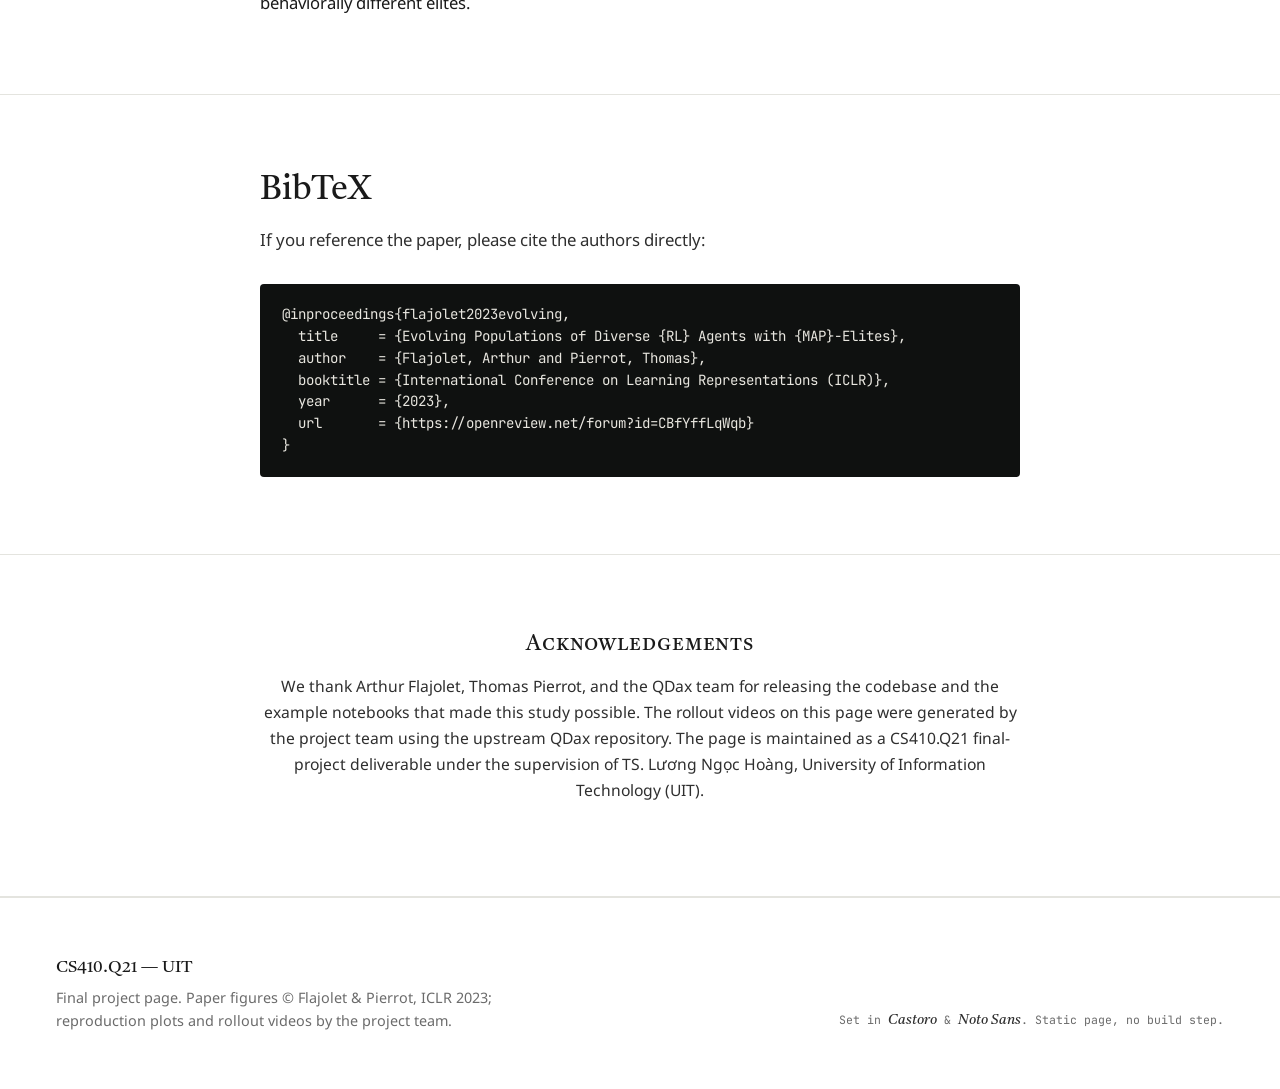
==== commit 691cdb0a: "Add remaining rollout environments" ====
--- a/index.html
+++ b/index.html
@@ -274,21 +274,75 @@
       <section id="videos" class="section" aria-labelledby="videos-h">
         <h2 id="videos-h">4. Rollout videos</h2>
         <p class="section-lede">
-          Randomly sampled archive-cell rollouts from the two recoverable
-          team video archives: four Walker2d-Uni elites and four AntTrap
-          elites. Each card lists its source cell, fitness, and behavior
-          descriptor; the source mapping is recorded in
+          Randomly sampled archive-cell rollouts from the four team video
+          folders: HalfCheetah-Uni, Walker2d-Uni, Ant-Uni, and AntTrap. Each
+          card lists its source cell, fitness, and behavior descriptor; the
+          source mapping is recorded in
           <a href="assets/random-rollouts-manifest.csv">the rollout manifest</a>.
           Starting one video pauses the others.
         </p>
 
         <div class="segmented" role="group" aria-label="Filter videos">
           <button class="filter is-active" type="button" data-filter="all">All</button>
+          <button class="filter" type="button" data-filter="halfcheetah">HalfCheetah-Uni</button>
           <button class="filter" type="button" data-filter="locomotion">Walker2d-Uni</button>
+          <button class="filter" type="button" data-filter="antuni">Ant-Uni</button>
           <button class="filter" type="button" data-filter="trap">AntTrap</button>
         </div>
 
         <div class="video-grid">
+          <article class="video-card" data-category="halfcheetah">
+            <div class="video-wrap">
+              <video controls preload="metadata" poster="assets/posters/halfcheetah-random-01.jpg">
+                <source src="assets/videos/halfcheetah-random-01.mp4" type="video/mp4">
+              </video>
+            </div>
+            <div class="video-meta">
+              <p class="card-tag">HalfCheetah-Uni · cell&nbsp;10 · fit&nbsp;1830 · bd&nbsp;(0.574,&nbsp;0.396)</p>
+              <h3>Archive gait sample A</h3>
+              <p>A randomly selected elite from the HalfCheetah-Uni descriptor archive.</p>
+            </div>
+          </article>
+
+          <article class="video-card" data-category="halfcheetah">
+            <div class="video-wrap">
+              <video controls preload="metadata" poster="assets/posters/halfcheetah-random-02.jpg">
+                <source src="assets/videos/halfcheetah-random-02.mp4" type="video/mp4">
+              </video>
+            </div>
+            <div class="video-meta">
+              <p class="card-tag">HalfCheetah-Uni · cell&nbsp;21 · fit&nbsp;1339 · bd&nbsp;(0.618,&nbsp;0.909)</p>
+              <h3>Archive gait sample B</h3>
+              <p>A second cell with a different gait descriptor and lower fitness.</p>
+            </div>
+          </article>
+
+          <article class="video-card" data-category="halfcheetah">
+            <div class="video-wrap">
+              <video controls preload="metadata" poster="assets/posters/halfcheetah-random-03.jpg">
+                <source src="assets/videos/halfcheetah-random-03.mp4" type="video/mp4">
+              </video>
+            </div>
+            <div class="video-meta">
+              <p class="card-tag">HalfCheetah-Uni · cell&nbsp;45 · fit&nbsp;2231 · bd&nbsp;(0.292,&nbsp;0.303)</p>
+              <h3>Archive gait sample C</h3>
+              <p>A faster gait from another region of the descriptor grid.</p>
+            </div>
+          </article>
+
+          <article class="video-card" data-category="halfcheetah">
+            <div class="video-wrap">
+              <video controls preload="metadata" poster="assets/posters/halfcheetah-random-04.jpg">
+                <source src="assets/videos/halfcheetah-random-04.mp4" type="video/mp4">
+              </video>
+            </div>
+            <div class="video-meta">
+              <p class="card-tag">HalfCheetah-Uni · cell&nbsp;64 · fit&nbsp;4985 · bd&nbsp;(0.362,&nbsp;0.436)</p>
+              <h3>Archive gait sample D</h3>
+              <p>The strongest HalfCheetah-Uni sample in this set.</p>
+            </div>
+          </article>
+
           <article class="video-card" data-category="locomotion">
             <div class="video-wrap">
               <video controls preload="metadata" poster="assets/posters/walker2d-random-01.jpg">
@@ -338,6 +392,58 @@
               <p class="card-tag">Walker2d-Uni · cell&nbsp;110 · fit&nbsp;1299 · bd&nbsp;(0.824,&nbsp;0.355)</p>
               <h3>Random gait sample D</h3>
               <p>The highest-fitness Walker2d sample in this random set, with an asymmetric contact descriptor.</p>
+            </div>
+          </article>
+
+          <article class="video-card" data-category="antuni">
+            <div class="video-wrap">
+              <video controls preload="metadata" poster="assets/posters/antuni-random-01.jpg">
+                <source src="assets/videos/antuni-random-01.mp4" type="video/mp4">
+              </video>
+            </div>
+            <div class="video-meta">
+              <p class="card-tag">Ant-Uni · cell&nbsp;12 · fit&nbsp;2132 · bd&nbsp;(0.252,&nbsp;0.412,&nbsp;0.304,&nbsp;0.589)</p>
+              <h3>Quadruped gait sample A</h3>
+              <p>A sampled Ant-Uni elite with a four-dimensional foot-contact descriptor.</p>
+            </div>
+          </article>
+
+          <article class="video-card" data-category="antuni">
+            <div class="video-wrap">
+              <video controls preload="metadata" poster="assets/posters/antuni-random-02.jpg">
+                <source src="assets/videos/antuni-random-02.mp4" type="video/mp4">
+              </video>
+            </div>
+            <div class="video-meta">
+              <p class="card-tag">Ant-Uni · cell&nbsp;25 · fit&nbsp;3057 · bd&nbsp;(0.221,&nbsp;0.567,&nbsp;0.440,&nbsp;0.252)</p>
+              <h3>Quadruped gait sample B</h3>
+              <p>A higher-fitness Ant-Uni gait with a distinct contact pattern.</p>
+            </div>
+          </article>
+
+          <article class="video-card" data-category="antuni">
+            <div class="video-wrap">
+              <video controls preload="metadata" poster="assets/posters/antuni-random-03.jpg">
+                <source src="assets/videos/antuni-random-03.mp4" type="video/mp4">
+              </video>
+            </div>
+            <div class="video-meta">
+              <p class="card-tag">Ant-Uni · cell&nbsp;42 · fit&nbsp;3955 · bd&nbsp;(0.184,&nbsp;0.443,&nbsp;0.253,&nbsp;0.179)</p>
+              <h3>Quadruped gait sample C</h3>
+              <p>The strongest Ant-Uni sample in this set.</p>
+            </div>
+          </article>
+
+          <article class="video-card" data-category="antuni">
+            <div class="video-wrap">
+              <video controls preload="metadata" poster="assets/posters/antuni-random-04.jpg">
+                <source src="assets/videos/antuni-random-04.mp4" type="video/mp4">
+              </video>
+            </div>
+            <div class="video-meta">
+              <p class="card-tag">Ant-Uni · cell&nbsp;46 · fit&nbsp;1512 · bd&nbsp;(0.590,&nbsp;0.451,&nbsp;0.441,&nbsp;0.491)</p>
+              <h3>Quadruped gait sample D</h3>
+              <p>A lower-fitness but behaviorally distinct elite preserved by the archive.</p>
             </div>
           </article>
 
